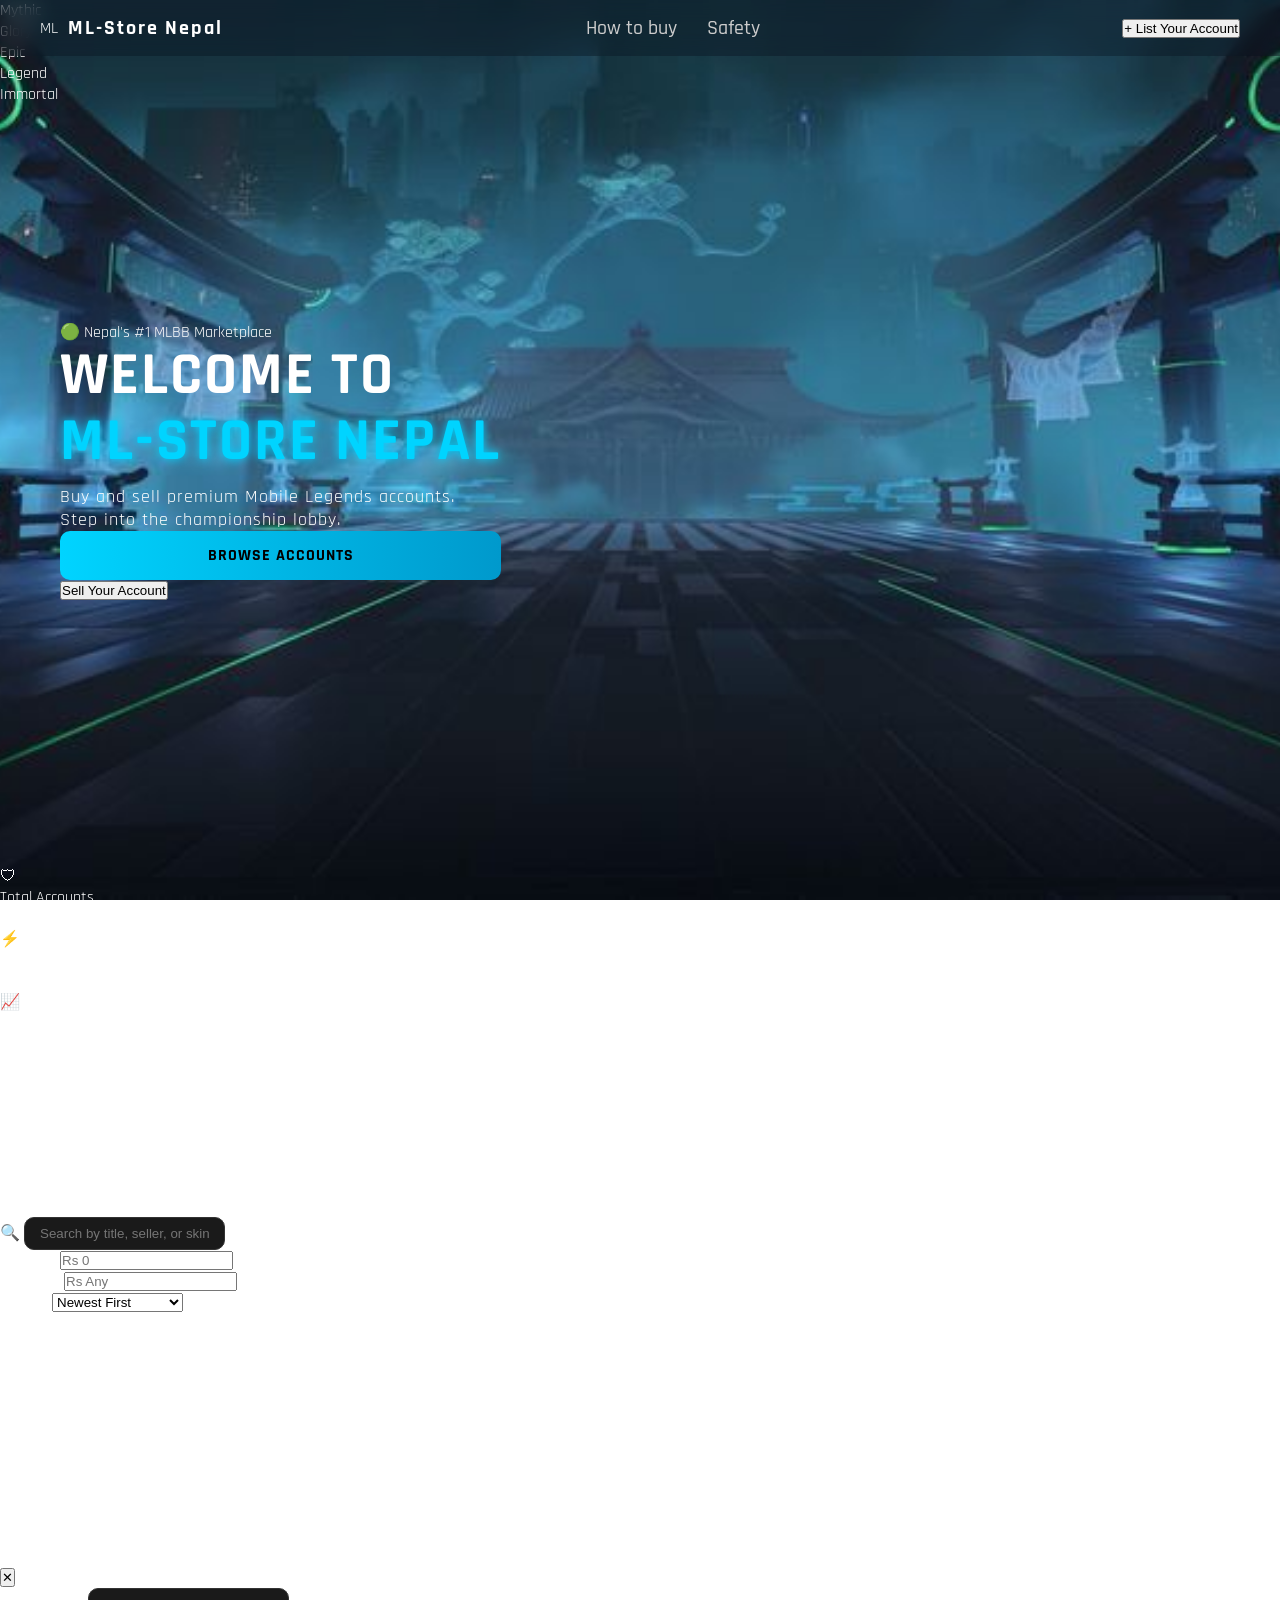
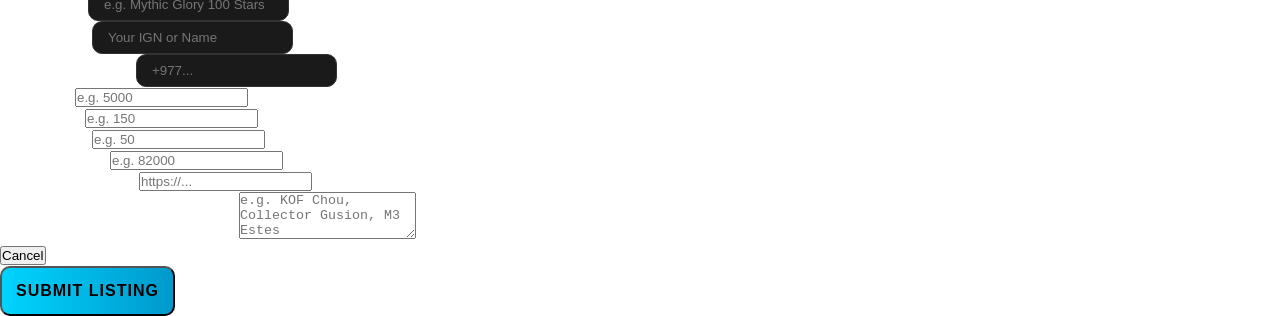
==== index.html @ b53382a9 "Refactor index.html structure and content" ====
<!DOCTYPE html>
<html lang="en">
<head>
  <meta charset="UTF-8">
  <meta name="viewport" content="width=device-width, initial-scale=1.0">
  <title>ML store nepal</title>
  <link rel="stylesheet" href="style.css">
  <link rel="preconnect" href="https://fonts.googleapis.com">
  <link rel="preconnect" href="https://fonts.gstatic.com" crossorigin>
  <link href="https://fonts.googleapis.com/css2?family=Rajdhani:wght@400;500;600;700&family=Gideon+Roman&family=Noto+Serif:ital,wght@0,100..900;1,100..900&display=swap" rel="stylesheet">
</head>
<body>

  <!-- FLOATING RANK BADGES -->
  <div class="floating-ranks">
    <div class="floating-badge badge-1">Mythic</div>
    <div class="floating-badge badge-2">Glory</div>
    <div class="floating-badge badge-3">Epic</div>
    <div class="floating-badge badge-4">Legend</div>
    <div class="floating-badge badge-5">Immortal</div>
  </div>

  <!-- NAV -->
  <nav id="nav">
    <div class="nav-logo">
      <div class="nav-logo-icon">ML</div>
      <p>ML-Store Nepal</p>
    </div>
    <div class="nav-links">
      <a href="#" class="how">How to buy</a>
      <a href="#" class="safety">Safety</a>
    </div>
    <button class="btn-outline-cyan" onclick="openModal()">+ List Your Account</button>
  </nav>

  <!-- HERO -->
  <section class="hero">
    <div class="hero-text">
      <div class="hero-badge">🟢 Nepal's #1 MLBB Marketplace</div>
      <h1>Welcome to <br><span>ML-Store Nepal</span></h1>
      <p>Buy and sell premium Mobile Legends accounts.<br>Step into the championship lobby.</p>
      <div class="hero-btns">
        <a href="#marketplace" class="buy-btn">Browse Accounts</a>
        <button class="btn-outline-cyan" onclick="openModal()">Sell Your Account</button>
      </div>
    </div>
  </section>

  <!-- STATS BAR -->
  <div class="stats-bar" id="statsBar">
    <div class="stat-item">
      <span class="stat-icon">🛡</span>
      <div>
        <p class="stat-label">Total Accounts</p>
        <p class="stat-value" id="totalListings">—</p>
      </div>
    </div>
    <div class="stat-item">
      <span class="stat-icon" style="color:#ffd700">⚡</span>
      <div>
        <p class="stat-label">Average Price</p>
        <p class="stat-value gold" id="avgPrice">—</p>
      </div>
    </div>
    <div class="stat-item">
      <span class="stat-icon" style="color:#00ff88">📈</span>
      <div>
        <p class="stat-label">Total Skins Listed</p>
        <p class="stat-value green" id="totalSkins">—</p>
      </div>
    </div>
  </div>

  <!-- MARKETPLACE -->
  <section class="game-id" id="marketplace">
    <h2 class="section-title">Marketplace Lobby</h2>
    <div class="section-divider"></div>

    <!-- FILTER BAR -->
    <div class="filter-bar">
      <div class="filter-group">
        <label>Search Accounts</label>
        <div class="search-wrap">
          <span class="search-icon">🔍</span>
          <input type="text" id="searchInput" placeholder="Search by title, seller, or skins..." oninput="filterListings()">
        </div>
      </div>
      <div class="filter-group">
        <label>Min Price</label>
        <input type="number" id="minPrice" placeholder="Rs 0" oninput="filterListings()">
      </div>
      <div class="filter-group">
        <label>Max Price</label>
        <input type="number" id="maxPrice" placeholder="Rs Any" oninput="filterListings()">
      </div>
      <div class="filter-group">
        <label>Sort By</label>
        <select id="sortBy" onchange="filterListings()">
          <option value="newest">Newest First</option>
          <option value="price_asc">Price: Low to High</option>
          <option value="price_desc">Price: High to Low</option>
          <option value="skins_desc">Most Skins</option>
          <option value="points_desc">Highest Points</option>
        </select>
      </div>
    </div>

    <!-- LISTINGS GRID -->
    <div class="id-forsale" id="listingsGrid">
      <div class="loading-msg">Loading Lobby...</div>
    </div>
  </section>

  <!-- FOOTER -->
  <footer class="footer">
    <div class="footer-logo">ML</div>
    <p>© 2025 ML-Store Nepal. All rights reserved.<br>Not affiliated with Moonton.</p>
  </footer>

  <!-- LIST ACCOUNT MODAL -->
  <div id="modal-overlay" class="modal-overlay" onclick="handleOverlayClick(event)">
    <div class="modal" id="modal">
      <div class="modal-header">
        <h2>List Your Account</h2>
        <button class="modal-close" onclick="closeModal()">✕</button>
      </div>
      <div class="modal-body">
        <form id="listingForm" onsubmit="submitListing(event)">
          <div class="form-grid">
            <div class="form-group">
              <label>Rank / Title *</label>
              <input type="text" name="title" placeholder="e.g. Mythic Glory 100 Stars" required>
            </div>
            <div class="form-group">
              <label>Seller Name *</label>
              <input type="text" name="sellerName" placeholder="Your IGN or Name" required>
            </div>
            <div class="form-group">
              <label>WhatsApp Number *</label>
              <input type="text" name="whatsapp" placeholder="+977..." required>
            </div>
            <div class="form-group">
              <label>Price (Rs) *</label>
              <input type="number" name="price" placeholder="e.g. 5000" min="0" required>
            </div>
            <div class="form-group">
              <label>Total Skins *</label>
              <input type="number" name="skinsCount" placeholder="e.g. 150" min="0" required>
            </div>
            <div class="form-group">
              <label>Current Stars</label>
              <input type="number" name="stars" placeholder="e.g. 50" min="0">
            </div>
            <div class="form-group">
              <label>Account Points *</label>
              <input type="number" name="points" placeholder="e.g. 82000" min="0" required>
            </div>
            <div class="form-group">
              <label>Image URL (optional)</label>
              <input type="url" name="imageUrl" placeholder="https://...">
            </div>
          </div>
          <div class="form-group full">
            <label>Highlight Skins * (comma separated)</label>
            <textarea name="highlightSkins" rows="3" placeholder="e.g. KOF Chou, Collector Gusion, M3 Estes" required></textarea>
          </div>
          <div class="modal-footer">
            <button type="button" class="btn-cancel" onclick="closeModal()">Cancel</button>
            <button type="submit" class="buy-btn" id="submitBtn">Submit Listing</button>
          </div>
        </form>
      </div>
    </div>
  </div>

  <script src="script.js"></script>
</body>
</html>
---- style.css ----
@import url('https://fonts.googleapis.com/css2?family=Rajdhani:wght@400;500;600;700&display=swap');


*{
	margin: 0;
	padding: 0;
	box-sizing: border-box;
}

body{
	background-image: url('download.jpg');
	background-repeat: no-repeat;
	background-size: cover;
	background-attachment: fixed;
	background-position: center;
	color: white;
	font-family: 'Rajdhani',"Gideon Roman",  sans-serif ;
}
.rajdhani {
	font-family: 'Rajdhani', sans-serif;
	letter-spacing: 2px;
	text-transform: uppercase;
	font-weight: 600;
}
.gideon-roman-regular {
	font-family: "Gideon Roman", serif;
	font-weight: 400;
	font-style: normal;
}



/*========== NAV BAR ===========*/

#nav {
	display: flex;
	justify-content: space-between;
	align-items: center;
	padding: 15px 40px;
	background: rgba(6, 12, 24, 0.3); /* Semi-transparent */
	backdrop-filter: blur(10px);
	position: sticky;
	top: 0;
	z-index: 100;
}

.items {
	display: flex;
	align-items: center;
	gap: 20px;
}

/* 3. The Search Bar */
input[type="text"] {
	background: #1a1a1a;
	border: 1px solid #333;
	color: white;
	padding: 8px 15px;
	border-radius: 10px;
	outline: none;
}

input[type="text"]:focus {
	border-color: #00d4ff; /* Cyan glow when clicking */
}


.nav-links {
	display: flex;
	gap: 30px;
}


.nav-links a {
	color: #ccc;
	text-decoration: none;
	font-weight: 500;
	font-size: 20px;	
	transition: all 0.3s ease;
}

.nav-links a:hover {
	text-shadow: 0 0 5px #00ffff, 0 0 10px #00ffff;
}

.nav-logo {
	display: flex;
	align-items: center;
	gap: 10px;
}

.nav-logo p {
	font-family: 'Rajdhani', sans-serif;
	font-weight: 700;
	font-size: 20px;
	letter-spacing: 2px;
	color: white;
}


/*=========HERO SECTION===========*/

/*========== HERO SECTION ===========*/
.hero {
	height: 90vh;
	display: flex;
	align-items: center;
	padding-left: 60px;
	position: relative;
}

.hero-text h1 {
	font-family: 'Rajdhani', sans-serif;
	font-size: 60px;
	font-weight: 700;
	letter-spacing: 2px;
	text-transform: uppercase;
	line-height: 1.1;
}

.hero-text h1 span {
	color: #00d4ff;  /* cyan highlight on ML-Store Nepal */
	text-shadow: 0 0 10px #00d4ff;
}

.hero-text p {
	font-size: 18px;
	color: #fff;
	margin-top: 10px;
	letter-spacing: 1px;
}

.btn {
	display: inline-block;
	margin-top: 25px;
	padding: 12px 30px;
	border: 2px solid #00d4ff;
	color: #00d4ff;
	font-family: 'Rajdhani', sans-serif;
	font-size: 18px;
	font-weight: 600;
	letter-spacing: 2px;
	text-transform: uppercase;
	text-decoration: none;
	transition: all 0.3s ease;
}

.btn:hover {
	background: #00d4ff;
	color: #000;
	box-shadow: 0 0 20px #00d4ff;
}

.floating-ranks {
	position: fixed;
	top: 0;
	left: 0;
	width: 100%;
	height: 100vh;
	overflow: hidden;
	pointer-events: none; /* lets clicks pass through to content */
	z-index: 0;
}
#nav, .hero, .game-id {
    position: relative;
    z-index: 1;
}
.float-badge {
	position: absolute;
	width: 100px;
	height: 100px;
	opacity: 1; /* subtle, not distracting */
	animation: floatUp var(--duration) ease-in-out infinite;
	filter: drop-shadow(0 0 25px rgba(255, 215, 0, 0.8)) 
	drop-shadow(0 0 50px rgba(0, 212, 255, 0.4));
	animation-delay: var(--delay);
	left: var(--left);
	
	bottom: -100px;
	background: radial-gradient(circle, rgba(0,212,255,0.2) 0%, transparent 70%);
	padding: 20px;
}

@keyframes floatUp {
	0% {
		transform: translateY(0) rotate(0deg) scale(0.8);
		opacity: 0;
	}
	10% {
		opacity: 0.15;
	}
	90% {
		opacity: 0.15;
	}
	100% {
		transform: translateY(-120vh) rotate(360deg) scale(1.2);
		opacity: 0;
	}
}

.hero-text {
	position: relative;
	z-index: 2; /* sits above floating badges */
}





/*================== ID'S =================*/

.id-forsale {
	display: grid;
	grid-template-columns: repeat(auto-fit, minmax(300px, 1fr));
	gap: 25px;
	padding: 40px 20px;
	max-width: 1200px;
	margin: 0 auto;
}

.account-card {
	background: linear-gradient(145deg, #0f1724 0%, #1a1a2e 100%);
	border-radius: 16px;
	overflow: hidden;
	border: 1px solid #2a2a4a;
	transition: all 0.3s ease;
	box-shadow: 0 4px 15px rgba(0, 0, 0, 0.3);
}

.account-card:hover {
	transform: translateY(-8px);
	border-color: #00d4ff;
	box-shadow: 0 8px 25px rgba(0, 212, 255, 0.15);
}

.account-card img {
	width: 100%;
	height: 220px;
	object-fit: cover;
	object-position: center top;
	border-bottom: 2px solid #2a2a4a;
}

.card-info {
	padding: 20px;
}

.card-info h3 {
	color: #ffd700;
	font-size: 20px;
	margin-bottom: 12px;
	font-family: 'Rajdhani', sans-serif;
	text-transform: uppercase;
	letter-spacing: 1px;
}

.stats {
	display: flex;
	flex-wrap: wrap;
	gap: 12px;
	margin-bottom: 12px;
}

.stats span {
	background: rgba(0, 212, 255, 0.1);
	color: #00d4ff;
	padding: 6px 12px;
	border-radius: 20px;
	font-size: 13px;
	border: 1px solid rgba(0, 212, 255, 0.2);
}

.highlight-skins {
	color: #ffd700;
	font-size: 13px;
	margin-bottom: 15px;
	font-style: italic;
}

.price {
	color: #00ff88;
	font-size: 28px;
	font-weight: bold;
	margin-bottom: 15px;
	font-family: 'Rajdhani', sans-serif;
}

.buy-btn {
	display: block;
	text-align: center;
	background: linear-gradient(90deg, #00d4ff 0%, #0099cc 100%);
	color: #000;
	padding: 14px;
	border-radius: 10px;
	text-decoration: none;
	font-weight: bold;
	font-size: 16px;
	text-transform: uppercase;
	letter-spacing: 1px;
	transition: all 0.3s ease;
}

.buy-btn:hover {
	background: linear-gradient(90deg, #ffd700 0%, #ffaa00 100%);
	color: #000;
	transform: scale(1.02);
}

.game-id {
	/* or your dark bg color */
	padding: 60px 0;
	position: relative;
	z-index: 2; /* sits above hero */
	clear: both;
}

.section-title {
	text-align: center;
	color: #fff;
	font-size: 32px;
	margin-bottom: 40px;
	font-family: 'Rajdhani', sans-serif;
	text-transform: uppercase;
	letter-spacing: 2px;
}

.seller-name {
	color: #aaa;
	font-size: 14px;
	margin-bottom: 10px;
	font-family: 'Rajdhani', sans-serif;
}

.seller-name span {
	color: #00d4ff;
	font-weight: 600;
}
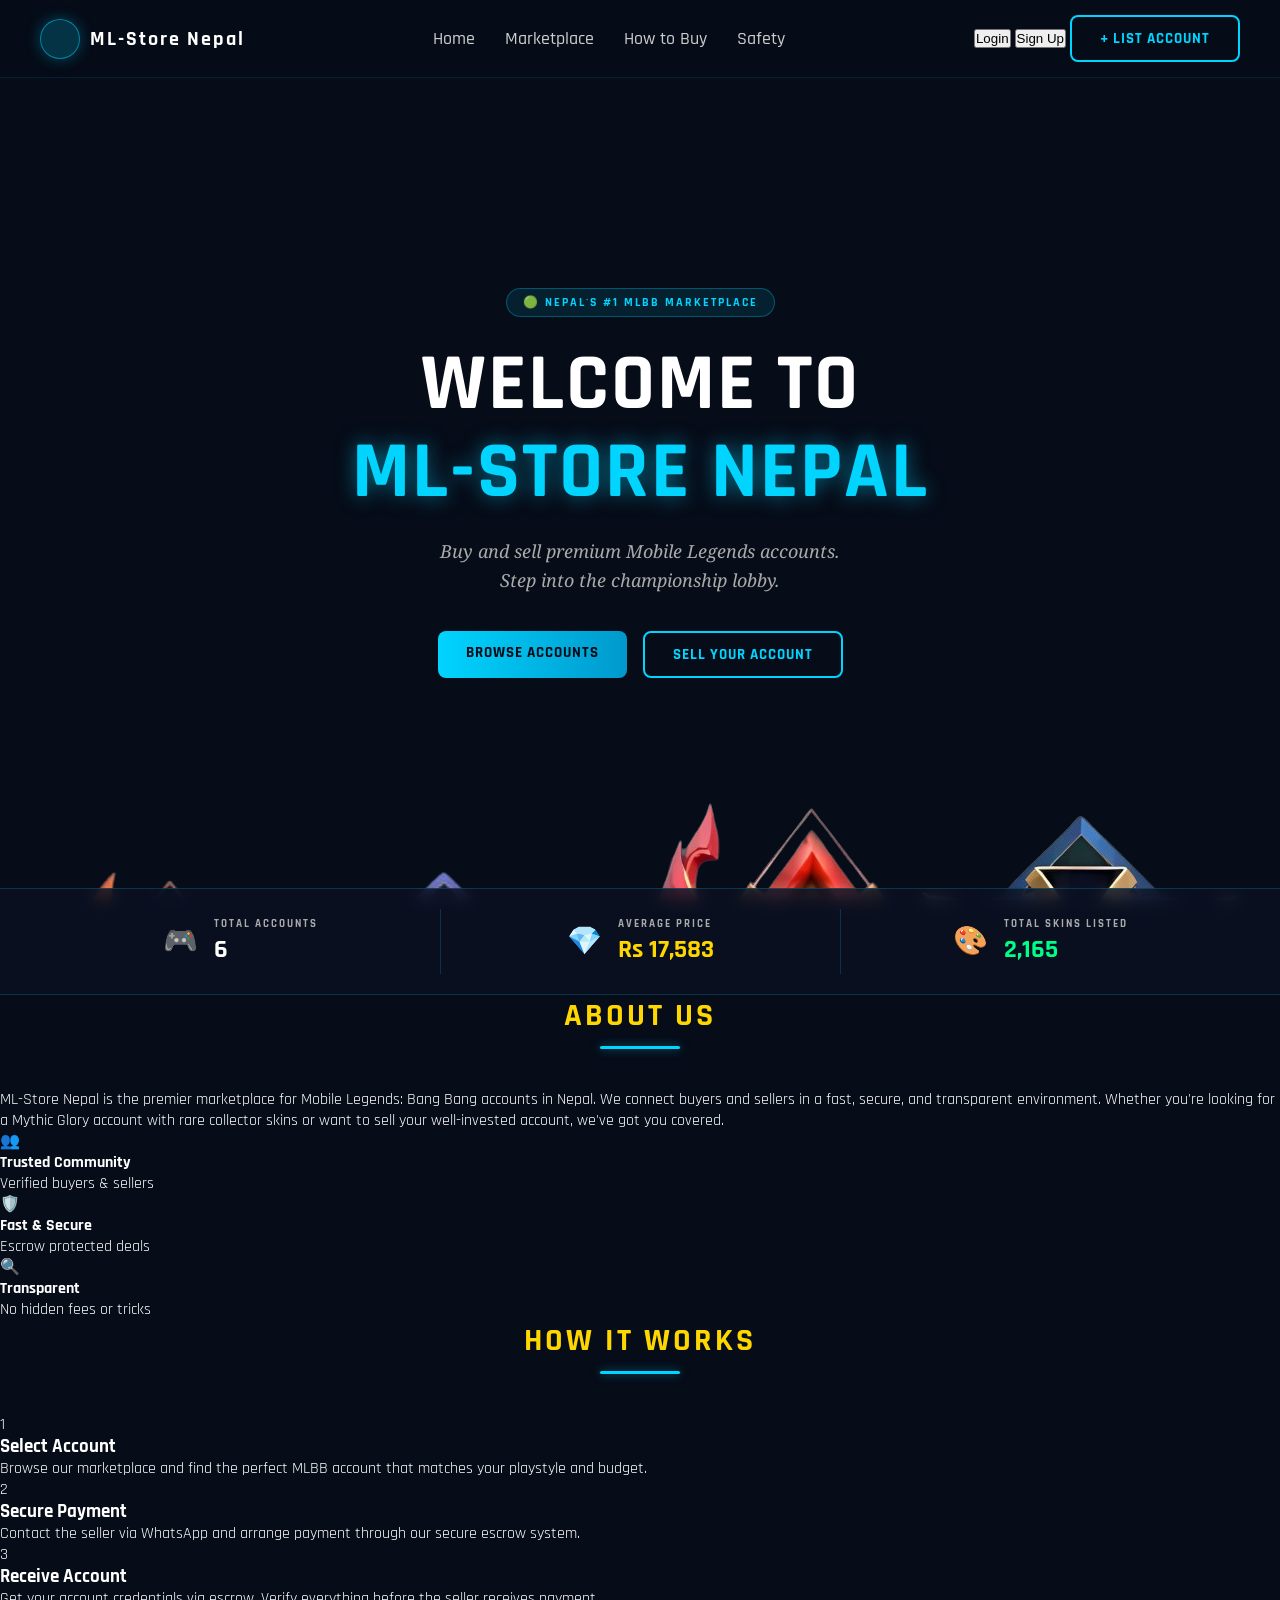
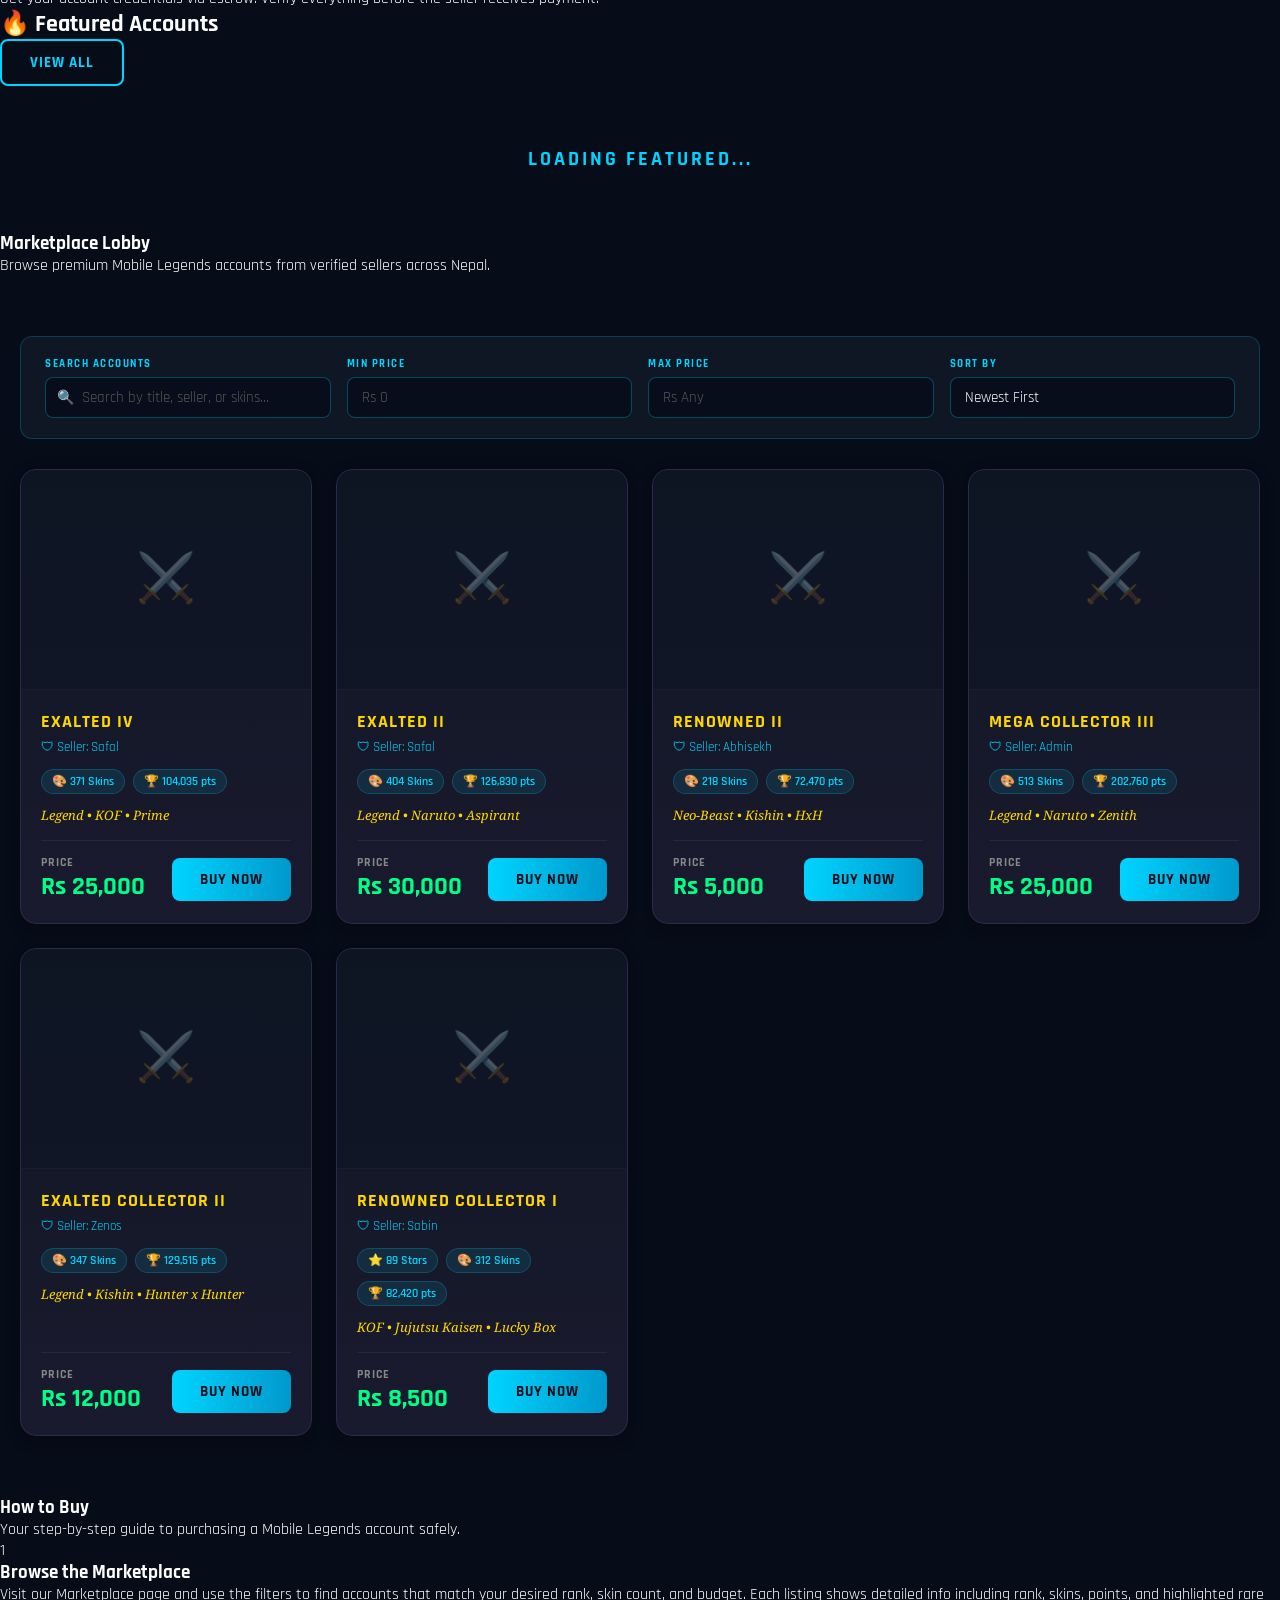
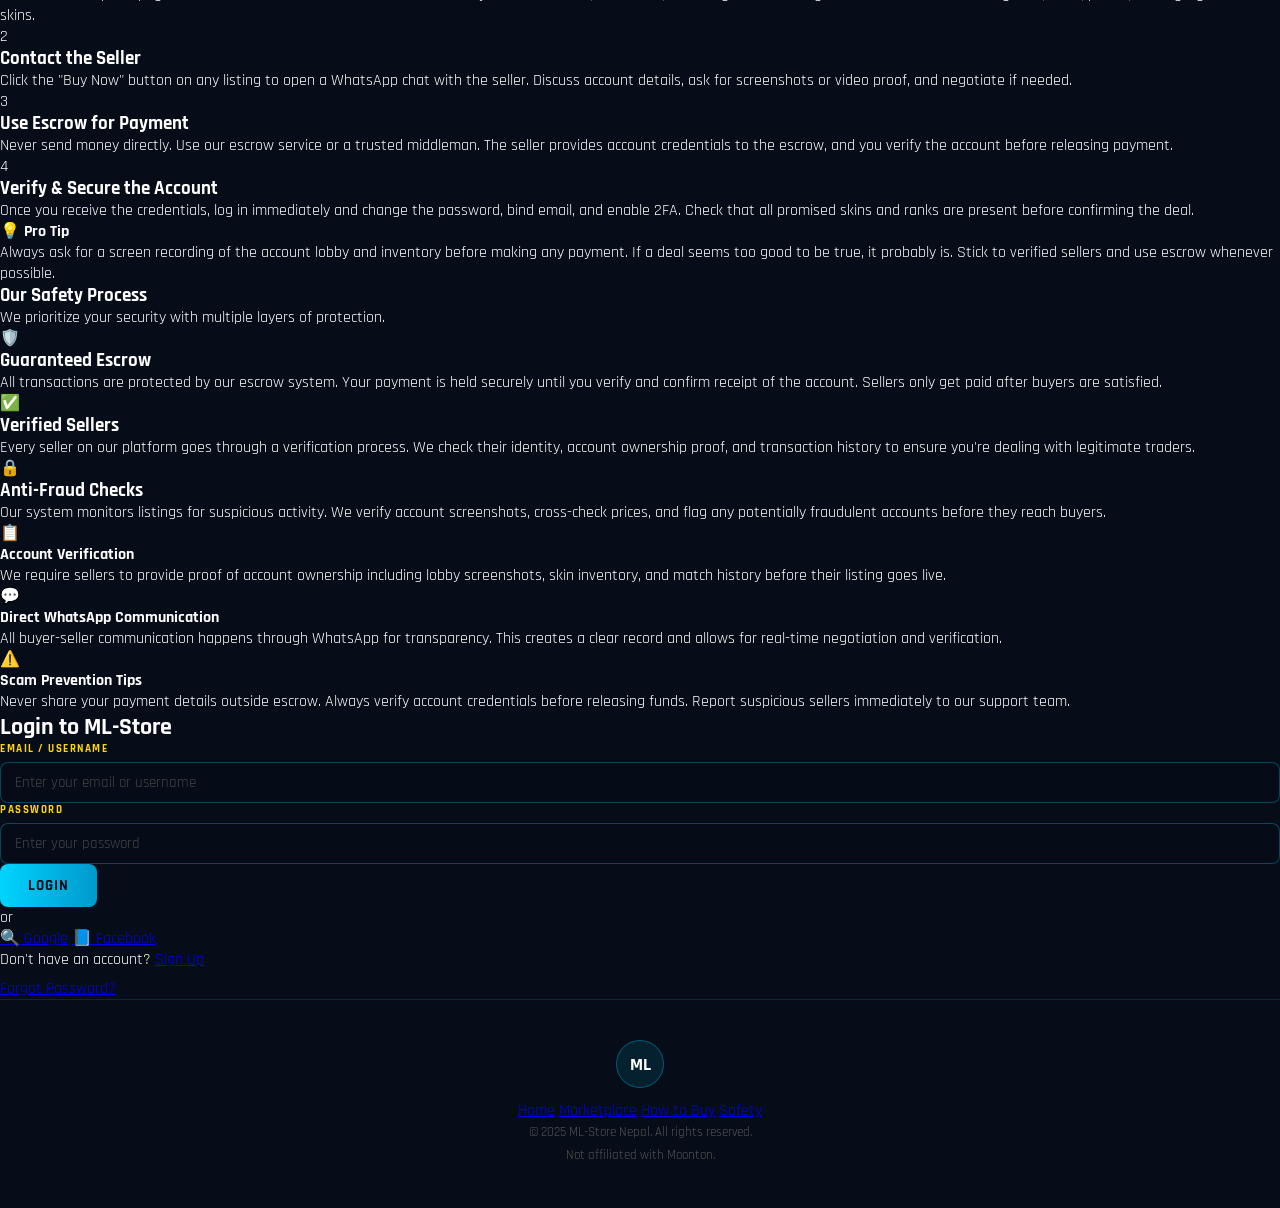
==== commit 78fbf9c7: "Revamp index.html for improved layout and features Updated the HTML structure and content for the ML" ====
--- a/index.html
+++ b/index.html
@@ -1,126 +1,338 @@
-
-
 <!DOCTYPE html>
 <html lang="en">
 <head>
   <meta charset="UTF-8">
   <meta name="viewport" content="width=device-width, initial-scale=1.0">
-  <title>ML store nepal</title>
+  <title>ML-Store Nepal</title>
   <link rel="stylesheet" href="style.css">
   <link rel="preconnect" href="https://fonts.googleapis.com">
   <link rel="preconnect" href="https://fonts.gstatic.com" crossorigin>
   <link href="https://fonts.googleapis.com/css2?family=Rajdhani:wght@400;500;600;700&family=Gideon+Roman&family=Noto+Serif:ital,wght@0,100..900;1,100..900&display=swap" rel="stylesheet">
+<base target="_blank">
 </head>
 <body>
 
   <!-- FLOATING RANK BADGES -->
   <div class="floating-ranks">
-    <div class="floating-badge badge-1">Mythic</div>
-    <div class="floating-badge badge-2">Glory</div>
-    <div class="floating-badge badge-3">Epic</div>
-    <div class="floating-badge badge-4">Legend</div>
-    <div class="floating-badge badge-5">Immortal</div>
+    <div class="floating-badge badge-1"><img src="megacollector-badge.png" alt="badge"></div>
+    <div class="floating-badge badge-2"><img src="renowed-badge.png" alt="badge"></div>
+    <div class="floating-badge badge-3"><img src="worldcollector-badge.png" alt="badge"></div>
+    <div class="floating-badge badge-4"><img src="expert-badge.png" alt="badge"></div>
+    <div class="floating-badge badge-5"><img src="exhalted-badge.png" alt="badge"></div>
   </div>
 
   <!-- NAV -->
   <nav id="nav">
-    <div class="nav-logo">
-      <div class="nav-logo-icon">ML</div>
+    <a href="#" class="nav-logo" onclick="showPage('home'); return false;" style="text-decoration:none">
+      <div class="nav-logo-icon"></div>
       <p>ML-Store Nepal</p>
-    </div>
+    </a>
     <div class="nav-links">
-      <a href="#" class="how">How to buy</a>
-      <a href="#" class="safety">Safety</a>
-    </div>
-    <button class="btn-outline-cyan" onclick="openModal()">+ List Your Account</button>
+      <a href="#" class="active" onclick="showPage('home'); return false;">Home</a>
+      <a href="#" onclick="showPage('marketplace'); return false;">Marketplace</a>
+      <a href="#" onclick="showPage('how-to-buy'); return false;">How to Buy</a>
+      <a href="#" onclick="showPage('safety'); return false;">Safety</a>
+    </div>
+    <div class="nav-actions" id="navAuth">
+      <!-- Auth buttons injected by JS -->
+      <button class="btn-login" onclick="showPage('login')">Login</button>
+      <button class="btn-signup" onclick="openSignupModal()">Sign Up</button>
+      <button class="btn-outline-cyan" onclick="openModal()">+ List Account</button>
+    </div>
   </nav>
 
-  <!-- HERO -->
-  <section class="hero">
-    <div class="hero-text">
-      <div class="hero-badge">🟢 Nepal's #1 MLBB Marketplace</div>
-      <h1>Welcome to <br><span>ML-Store Nepal</span></h1>
-      <p>Buy and sell premium Mobile Legends accounts.<br>Step into the championship lobby.</p>
-      <div class="hero-btns">
-        <a href="#marketplace" class="buy-btn">Browse Accounts</a>
-        <button class="btn-outline-cyan" onclick="openModal()">Sell Your Account</button>
-      </div>
-    </div>
+  <!-- ==================== HOME PAGE ==================== -->
+  <section class="page" id="page-home">
+    <!-- HERO -->
+    <section class="hero">
+      <div class="hero-text">
+        <div class="hero-badge">🟢 Nepal's #1 MLBB Marketplace</div>
+        <h1>Welcome to <br><span>ML-Store Nepal</span></h1>
+        <p>Buy and sell premium Mobile Legends accounts.<br>Step into the championship lobby.</p>
+        <div class="hero-btns">
+          <a href="#" class="buy-btn" onclick="showPage('marketplace'); return false;">Browse Accounts</a>
+          <button class="btn-outline-cyan" onclick="openModal()">Sell Your Account</button>
+        </div>
+      </div>
+    </section>
+
+    <!-- STATS BAR -->
+    <div class="stats-bar" id="statsBar">
+      <div class="stat-item">
+        <span class="stat-icon">🎮</span>
+        <div>
+          <p class="stat-label">Total Accounts</p>
+          <p class="stat-value" id="totalListings">—</p>
+        </div>
+      </div>
+      <div class="stat-item">
+        <span class="stat-icon" style="color:#ffd700">💎</span>
+        <div>
+          <p class="stat-label">Average Price</p>
+          <p class="stat-value gold" id="avgPrice">—</p>
+        </div>
+      </div>
+      <div class="stat-item">
+        <span class="stat-icon" style="color:#00ff88">🎨</span>
+        <div>
+          <p class="stat-label">Total Skins Listed</p>
+          <p class="stat-value green" id="totalSkins">—</p>
+        </div>
+      </div>
+    </div>
+
+    <!-- ABOUT US -->
+    <div class="content-backdrop">
+      <section class="about-section" id="about">
+        <h2 class="section-title">About Us</h2>
+        <div class="section-divider"></div>
+        <p>ML-Store Nepal is the premier marketplace for Mobile Legends: Bang Bang accounts in Nepal. We connect buyers and sellers in a fast, secure, and transparent environment. Whether you're looking for a Mythic Glory account with rare collector skins or want to sell your well-invested account, we've got you covered.</p>
+        <div class="trust-badges">
+          <div class="trust-badge">
+            <span class="icon">👥</span>
+            <h4>Trusted Community</h4>
+            <p>Verified buyers & sellers</p>
+          </div>
+          <div class="trust-badge">
+            <span class="icon">🛡️</span>
+            <h4>Fast & Secure</h4>
+            <p>Escrow protected deals</p>
+          </div>
+          <div class="trust-badge">
+            <span class="icon">🔍</span>
+            <h4>Transparent</h4>
+            <p>No hidden fees or tricks</p>
+          </div>
+        </div>
+      </section>
+    </div>
+
+    <!-- HOW IT WORKS -->
+    <section class="how-it-works">
+      <h2 class="section-title">How It Works</h2>
+      <div class="section-divider"></div>
+      <div class="steps-grid">
+        <div class="step-card">
+          <div class="step-number">1</div>
+          <h3>Select Account</h3>
+          <p>Browse our marketplace and find the perfect MLBB account that matches your playstyle and budget.</p>
+        </div>
+        <div class="step-card">
+          <div class="step-number">2</div>
+          <h3>Secure Payment</h3>
+          <p>Contact the seller via WhatsApp and arrange payment through our secure escrow system.</p>
+        </div>
+        <div class="step-card">
+          <div class="step-number">3</div>
+          <h3>Receive Account</h3>
+          <p>Get your account credentials via escrow. Verify everything before the seller receives payment.</p>
+        </div>
+      </div>
+    </section>
+
+    <!-- FEATURED ACCOUNTS -->
+    <section class="featured-section">
+      <div class="featured-header">
+        <h2>🔥 Featured Accounts</h2>
+        <a href="#" class="btn-outline-cyan" onclick="showPage('marketplace'); return false;">View All</a>
+      </div>
+      <div class="id-forsale" id="featuredGrid">
+        <div class="loading-msg">Loading featured...</div>
+      </div>
+    </section>
   </section>
 
-  <!-- STATS BAR -->
-  <div class="stats-bar" id="statsBar">
-    <div class="stat-item">
-      <span class="stat-icon">🛡</span>
-      <div>
-        <p class="stat-label">Total Accounts</p>
-        <p class="stat-value" id="totalListings">—</p>
-      </div>
-    </div>
-    <div class="stat-item">
-      <span class="stat-icon" style="color:#ffd700">⚡</span>
-      <div>
-        <p class="stat-label">Average Price</p>
-        <p class="stat-value gold" id="avgPrice">—</p>
-      </div>
-    </div>
-    <div class="stat-item">
-      <span class="stat-icon" style="color:#00ff88">📈</span>
-      <div>
-        <p class="stat-label">Total Skins Listed</p>
-        <p class="stat-value green" id="totalSkins">—</p>
-      </div>
-    </div>
-  </div>
-
-  <!-- MARKETPLACE -->
-  <section class="game-id" id="marketplace">
-    <h2 class="section-title">Marketplace Lobby</h2>
-    <div class="section-divider"></div>
-
-    <!-- FILTER BAR -->
-    <div class="filter-bar">
-      <div class="filter-group">
-        <label>Search Accounts</label>
-        <div class="search-wrap">
-          <span class="search-icon">🔍</span>
-          <input type="text" id="searchInput" placeholder="Search by title, seller, or skins..." oninput="filterListings()">
-        </div>
-      </div>
-      <div class="filter-group">
-        <label>Min Price</label>
-        <input type="number" id="minPrice" placeholder="Rs 0" oninput="filterListings()">
-      </div>
-      <div class="filter-group">
-        <label>Max Price</label>
-        <input type="number" id="maxPrice" placeholder="Rs Any" oninput="filterListings()">
-      </div>
-      <div class="filter-group">
-        <label>Sort By</label>
-        <select id="sortBy" onchange="filterListings()">
-          <option value="newest">Newest First</option>
-          <option value="price_asc">Price: Low to High</option>
-          <option value="price_desc">Price: High to Low</option>
-          <option value="skins_desc">Most Skins</option>
-          <option value="points_desc">Highest Points</option>
-        </select>
-      </div>
-    </div>
-
-    <!-- LISTINGS GRID -->
-    <div class="id-forsale" id="listingsGrid">
-      <div class="loading-msg">Loading Lobby...</div>
-    </div>
+  <!-- ==================== MARKETPLACE PAGE ==================== -->
+  <section class="page hidden" id="page-marketplace">
+    <section class="page-header">
+      <h1>Marketplace <span>Lobby</span></h1>
+      <p>Browse premium Mobile Legends accounts from verified sellers across Nepal.</p>
+    </section>
+
+    <section class="game-id" id="marketplace">
+      <div class="filter-bar">
+        <div class="filter-group">
+          <label>Search Accounts</label>
+          <div class="search-wrap">
+            <span class="search-icon">🔍</span>
+            <input type="text" id="searchInput" placeholder="Search by title, seller, or skins..." oninput="filterListings()">
+          </div>
+        </div>
+        <div class="filter-group">
+          <label>Min Price</label>
+          <input type="number" id="minPrice" placeholder="Rs 0" oninput="filterListings()">
+        </div>
+        <div class="filter-group">
+          <label>Max Price</label>
+          <input type="number" id="maxPrice" placeholder="Rs Any" oninput="filterListings()">
+        </div>
+        <div class="filter-group">
+          <label>Sort By</label>
+          <select id="sortBy" onchange="filterListings()">
+            <option value="newest">Newest First</option>
+            <option value="price_asc">Price: Low to High</option>
+            <option value="price_desc">Price: High to Low</option>
+            <option value="skins_desc">Most Skins</option>
+            <option value="points_desc">Highest Points</option>
+          </select>
+        </div>
+      </div>
+
+      <div class="id-forsale" id="listingsGrid">
+        <div class="loading-msg">Loading Lobby...</div>
+      </div>
+    </section>
+  </section>
+
+  <!-- ==================== HOW TO BUY PAGE ==================== -->
+  <section class="page hidden" id="page-how-to-buy">
+    <section class="page-header">
+      <h1>How to <span>Buy</span></h1>
+      <p>Your step-by-step guide to purchasing a Mobile Legends account safely.</p>
+    </section>
+
+    <div class="content-backdrop">
+      <section class="guide-section">
+        <div class="guide-step">
+          <div class="guide-step-num">1</div>
+          <div>
+            <h3>Browse the Marketplace</h3>
+            <p>Visit our Marketplace page and use the filters to find accounts that match your desired rank, skin count, and budget. Each listing shows detailed info including rank, skins, points, and highlighted rare skins.</p>
+          </div>
+        </div>
+
+        <div class="guide-step">
+          <div class="guide-step-num">2</div>
+          <div>
+            <h3>Contact the Seller</h3>
+            <p>Click the "Buy Now" button on any listing to open a WhatsApp chat with the seller. Discuss account details, ask for screenshots or video proof, and negotiate if needed.</p>
+          </div>
+        </div>
+
+        <div class="guide-step">
+          <div class="guide-step-num">3</div>
+          <div>
+            <h3>Use Escrow for Payment</h3>
+            <p>Never send money directly. Use our escrow service or a trusted middleman. The seller provides account credentials to the escrow, and you verify the account before releasing payment.</p>
+          </div>
+        </div>
+
+        <div class="guide-step">
+          <div class="guide-step-num">4</div>
+          <div>
+            <h3>Verify & Secure the Account</h3>
+            <p>Once you receive the credentials, log in immediately and change the password, bind email, and enable 2FA. Check that all promised skins and ranks are present before confirming the deal.</p>
+          </div>
+        </div>
+
+        <div class="guide-tip">
+          <h4>💡 Pro Tip</h4>
+          <p>Always ask for a screen recording of the account lobby and inventory before making any payment. If a deal seems too good to be true, it probably is. Stick to verified sellers and use escrow whenever possible.</p>
+        </div>
+      </section>
+    </div>
+  </section>
+
+  <!-- ==================== SAFETY PAGE ==================== -->
+  <section class="page hidden" id="page-safety">
+    <section class="page-header">
+      <h1>Our Safety <span>Process</span></h1>
+      <p>We prioritize your security with multiple layers of protection.</p>
+    </section>
+
+    <div class="content-backdrop">
+      <section class="safety-grid">
+        <div class="safety-card">
+          <span class="safety-icon">🛡️</span>
+          <h3>Guaranteed Escrow</h3>
+          <p>All transactions are protected by our escrow system. Your payment is held securely until you verify and confirm receipt of the account. Sellers only get paid after buyers are satisfied.</p>
+        </div>
+        <div class="safety-card">
+          <span class="safety-icon">✅</span>
+          <h3>Verified Sellers</h3>
+          <p>Every seller on our platform goes through a verification process. We check their identity, account ownership proof, and transaction history to ensure you're dealing with legitimate traders.</p>
+        </div>
+        <div class="safety-card">
+          <span class="safety-icon">🔒</span>
+          <h3>Anti-Fraud Checks</h3>
+          <p>Our system monitors listings for suspicious activity. We verify account screenshots, cross-check prices, and flag any potentially fraudulent accounts before they reach buyers.</p>
+        </div>
+      </section>
+    </div>
+
+    <div class="content-backdrop">
+      <section class="safety-features">
+        <div class="safety-feature-item">
+          <span class="sf-icon">📋</span>
+          <div>
+            <h4>Account Verification</h4>
+            <p>We require sellers to provide proof of account ownership including lobby screenshots, skin inventory, and match history before their listing goes live.</p>
+          </div>
+        </div>
+        <div class="safety-feature-item">
+          <span class="sf-icon">💬</span>
+          <div>
+            <h4>Direct WhatsApp Communication</h4>
+            <p>All buyer-seller communication happens through WhatsApp for transparency. This creates a clear record and allows for real-time negotiation and verification.</p>
+          </div>
+        </div>
+        <div class="safety-feature-item">
+          <span class="sf-icon">⚠️</span>
+          <div>
+            <h4>Scam Prevention Tips</h4>
+            <p>Never share your payment details outside escrow. Always verify account credentials before releasing funds. Report suspicious sellers immediately to our support team.</p>
+          </div>
+        </div>
+      </section>
+    </div>
+  </section>
+
+  <!-- ==================== LOGIN PAGE ==================== -->
+  <section class="page hidden" id="page-login">
+    <section class="login-section">
+      <div class="login-card">
+        <h2>Login to ML-Store</h2>
+        <form class="login-form" onsubmit="handleLogin(event)">
+          <div class="form-group">
+            <label>Email / Username</label>
+            <input type="text" name="email" placeholder="Enter your email or username" required>
+          </div>
+          <div class="form-group">
+            <label>Password</label>
+            <input type="password" name="password" placeholder="Enter your password" required>
+          </div>
+          <button type="submit" class="buy-btn">Login</button>
+        </form>
+
+        <div class="login-divider">or</div>
+
+        <div class="social-login">
+          <a href="#" class="social-btn">🔍 Google</a>
+          <a href="#" class="social-btn">📘 Facebook</a>
+        </div>
+
+        <div class="login-footer">
+          <p>Don't have an account? <a href="#" onclick="openSignupModal(); return false;">Sign Up</a></p>
+          <p style="margin-top:8px"><a href="#">Forgot Password?</a></p>
+        </div>
+      </div>
+    </section>
   </section>
 
   <!-- FOOTER -->
   <footer class="footer">
     <div class="footer-logo">ML</div>
+    <div class="footer-links">
+      <a href="#" onclick="showPage('home'); return false;">Home</a>
+      <a href="#" onclick="showPage('marketplace'); return false;">Marketplace</a>
+      <a href="#" onclick="showPage('how-to-buy'); return false;">How to Buy</a>
+      <a href="#" onclick="showPage('safety'); return false;">Safety</a>
+    </div>
     <p>© 2025 ML-Store Nepal. All rights reserved.<br>Not affiliated with Moonton.</p>
   </footer>
 
   <!-- LIST ACCOUNT MODAL -->
-  <div id="modal-overlay" class="modal-overlay" onclick="handleOverlayClick(event)">
+  <div id="modal-overlay" class="modal-overlay">
     <div class="modal" id="modal">
       <div class="modal-header">
         <h2>List Your Account</h2>
@@ -175,8 +387,53 @@
     </div>
   </div>
 
+  <!-- SIGNUP MODAL -->
+  <div id="signup-modal-overlay" class="modal-overlay">
+    <div class="modal" id="signup-modal">
+      <div class="modal-header">
+        <h2>Create Account</h2>
+        <button class="modal-close" onclick="closeSignupModal()">✕</button>
+      </div>
+      <div class="modal-body">
+        <form id="signupForm" onsubmit="handleSignup(event)">
+          <div class="form-grid">
+            <div class="form-group">
+              <label>Full Name *</label>
+              <input type="text" name="fullName" placeholder="Your name" required>
+            </div>
+            <div class="form-group">
+              <label>Email *</label>
+              <input type="email" name="email" placeholder="you@email.com" required>
+            </div>
+            <div class="form-group">
+              <label>Username *</label>
+              <input type="text" name="username" placeholder="Choose a username" required>
+            </div>
+            <div class="form-group">
+              <label>Phone</label>
+              <input type="text" name="phone" placeholder="+977...">
+            </div>
+            <div class="form-group">
+              <label>Password *</label>
+              <input type="password" name="password" placeholder="Min 6 characters" minlength="6" required>
+            </div>
+            <div class="form-group">
+              <label>Confirm Password *</label>
+              <input type="password" name="confirmPassword" placeholder="Repeat password" required>
+            </div>
+          </div>
+          <div class="modal-footer">
+            <button type="button" class="btn-cancel" onclick="closeSignupModal()">Cancel</button>
+            <button type="submit" class="buy-btn" id="signupBtn">Create Account</button>
+          </div>
+        </form>
+        <div class="login-footer" style="margin-top:16px;">
+          <p>Already have an account? <a href="#" onclick="closeSignupModal(); showPage('login'); return false;">Login</a></p>
+        </div>
+      </div>
+    </div>
+  </div>
+
   <script src="script.js"></script>
 </body>
 </html>
-
-
--- a/style.css
+++ b/style.css
@@ -1,337 +1,708 @@
-@import url('https://fonts.googleapis.com/css2?family=Rajdhani:wght@400;500;600;700&display=swap');
-
-
-*{
+
+@import url('https://fonts.googleapis.com/css2?family=Rajdhani:wght@400;500;600;700&family=Gideon+Roman&family=Noto+Serif:ital,wght@0,100..900;1,100..900&display=swap');
+
+* {
 	margin: 0;
 	padding: 0;
 	box-sizing: border-box;
 }
 
-body{
-	background-image: url('download.jpg');
+:root {
+	--cyan: #00d4ff;
+	--gold: #ffd700;
+	--green: #00ff88;
+	--dark-bg: #060c18;
+	--card-bg: #0f1724;
+	--card-bg2: #1a1a2e;
+	--border-dim: #2a2a4a;
+}
+
+body {
+	background-color: var(--dark-bg);
+	background-image:url('bg.jpg');
+	background-attachment: fixed;
 	background-repeat: no-repeat;
 	background-size: cover;
-	background-attachment: fixed;
+	
 	background-position: center;
 	color: white;
-	font-family: 'Rajdhani',"Gideon Roman",  sans-serif ;
-}
-.rajdhani {
-	font-family: 'Rajdhani', sans-serif;
-	letter-spacing: 2px;
-	text-transform: uppercase;
-	font-weight: 600;
-}
-.gideon-roman-regular {
-	font-family: "Gideon Roman", serif;
-	font-weight: 400;
-	font-style: normal;
-}
-
-
-
-/*========== NAV BAR ===========*/
-
+	font-family: 'Rajdhani', sans-serif;
+}
+
+/* ========== FLOATING BADGES ========== */
+.floating-ranks {
+	position: fixed;
+	inset: 0;
+	pointer-events: none;
+	z-index: 0;
+	overflow: hidden;
+}
+
+.floating-badge {
+	position: absolute;
+	bottom: -150px;
+	animation: floatUp linear infinite;
+	display: flex;
+	align-items: center;
+	justify-content: center;
+	border-radius: 50%;
+	font-family: 'Gideon Roman', serif;
+	font-weight: bold;
+	text-align: center;
+	color: white;
+	text-shadow: 0 2px 4px rgba(0,0,0,0.8);
+}
+
+.badge-1 { width:80px; height:80px; left:10%; animation-duration:15s; animation-delay:0s; background:radial-gradient(circle,rgba(255,215,0,0.4) 0%,transparent 70%); border:1px solid rgba(255,215,0,0.2); }
+.badge-2 { width:120px; height:120px; left:30%; animation-duration:25s; animation-delay:5s; background:radial-gradient(circle,rgba(0,212,255,0.4) 0%,transparent 70%); border:1px solid rgba(0,212,255,0.2); }
+.badge-3 { width:60px; height:60px; left:60%; animation-duration:18s; animation-delay:2s; background:radial-gradient(circle,rgba(255,0,136,0.4) 0%,transparent 70%); border:1px solid rgba(255,0,136,0.2); }
+.badge-4 { width:100px; height:100px; left:80%; animation-duration:22s; animation-delay:8s; background:radial-gradient(circle,rgba(0,255,136,0.4) 0%,transparent 70%); border:1px solid rgba(0,255,136,0.2); }
+.badge-5 { width:90px; height:90px; left:50%; animation-duration:20s; animation-delay:12s; background:radial-gradient(circle,rgba(162,0,255,0.4) 0%,transparent 70%); border:1px solid rgba(162,0,255,0.2); }
+
+@keyframes floatUp {
+	0%   { transform: translateY(0) scale(0.5) rotate(0deg); opacity:0; }
+	10%  { opacity: 0.5; }
+	90%  { opacity: 0.5; }
+	100% { transform: translateY(-120vh) scale(1) rotate(360deg); opacity:0; }
+}
+
+/* ========== NAV ========== */
 #nav {
 	display: flex;
 	justify-content: space-between;
 	align-items: center;
 	padding: 15px 40px;
-	background: rgba(6, 12, 24, 0.3); /* Semi-transparent */
-	backdrop-filter: blur(10px);
+	background: rgba(6,12,24,0.8);
+	backdrop-filter: blur(12px);
+	border-bottom: 1px solid rgba(0,212,255,0.1);
 	position: sticky;
 	top: 0;
 	z-index: 100;
 }
 
-.items {
-	display: flex;
-	align-items: center;
-	gap: 20px;
-}
-
-/* 3. The Search Bar */
-input[type="text"] {
-	background: #1a1a1a;
-	border: 1px solid #333;
+.nav-logo {
+	display: flex;
+	align-items: center;
+	gap: 10px;
+}
+
+.nav-logo-icon {
+	width: 40px; height: 40px;
+	border-radius: 50%;
+	background: rgba(0,212,255,0.2);
+	border: 1px solid rgba(0,212,255,0.5);
+	display: flex;
+	align-items: center;
+	justify-content: center;
+	font-weight: 700;
+	font-size: 18px;
+	box-shadow: 0 0 15px rgba(0,212,255,0.3);
+}
+
+.nav-logo p {
+	font-family: 'Rajdhani', sans-serif;
+	font-weight: 700;
+	font-size: 20px;
+	letter-spacing: 2px;
 	color: white;
-	padding: 8px 15px;
-	border-radius: 10px;
-	outline: none;
-}
-
-input[type="text"]:focus {
-	border-color: #00d4ff; /* Cyan glow when clicking */
-}
-
+}
 
 .nav-links {
 	display: flex;
 	gap: 30px;
 }
-
 
 .nav-links a {
 	color: #ccc;
 	text-decoration: none;
 	font-weight: 500;
-	font-size: 20px;	
+	font-size: 18px;
 	transition: all 0.3s ease;
 }
 
 .nav-links a:hover {
-	text-shadow: 0 0 5px #00ffff, 0 0 10px #00ffff;
-}
-
-.nav-logo {
-	display: flex;
-	align-items: center;
-	gap: 10px;
-}
-
-.nav-logo p {
-	font-family: 'Rajdhani', sans-serif;
-	font-weight: 700;
-	font-size: 20px;
-	letter-spacing: 2px;
-	color: white;
-}
-
-
-/*=========HERO SECTION===========*/
-
-/*========== HERO SECTION ===========*/
+	text-shadow: 0 0 5px var(--cyan), 0 0 10px var(--cyan);
+	color: var(--cyan);
+}
+
+/* ========== BUTTONS ========== */
+.buy-btn {
+	display: inline-block;
+	background: linear-gradient(90deg, #00d4ff, #0099cc);
+	color: #060c18;
+	padding: 12px 28px;
+	border-radius: 8px;
+	text-decoration: none;
+	font-weight: 700;
+	font-size: 15px;
+	text-transform: uppercase;
+	letter-spacing: 1px;
+	transition: all 0.3s ease;
+	border: none;
+	cursor: pointer;
+	font-family: 'Rajdhani', sans-serif;
+}
+
+.buy-btn:hover {
+	background: linear-gradient(90deg, #ffd700, #ffa500);
+	box-shadow: 0 0 15px rgba(255,215,0,0.4);
+}
+
+.btn-outline-cyan {
+	display: inline-block;
+	border: 2px solid var(--cyan);
+	color: var(--cyan);
+	background: transparent;
+	padding: 12px 28px;
+	border-radius: 8px;
+	font-family: 'Rajdhani', sans-serif;
+	font-size: 15px;
+	font-weight: 700;
+	letter-spacing: 1px;
+	text-transform: uppercase;
+	text-decoration: none;
+	transition: all 0.3s ease;
+	cursor: pointer;
+}
+
+.btn-outline-cyan:hover {
+	background: var(--cyan);
+	color: #060c18;
+	box-shadow: 0 0 20px rgba(0,212,255,0.4);
+}
+
+/* ========== HERO ========== */
 .hero {
 	height: 90vh;
 	display: flex;
 	align-items: center;
-	padding-left: 60px;
+	justify-content: center;
+	text-align: center;
 	position: relative;
+	z-index: 1;
+	padding: 20px;
+}
+
+.hero-badge {
+	display: inline-flex;
+	align-items: center;
+	gap: 8px;
+	padding: 6px 16px;
+	border-radius: 999px;
+	border: 1px solid rgba(0,212,255,0.3);
+	background: rgba(0,212,255,0.1);
+	font-size: 12px;
+	font-weight: 700;
+	color: var(--cyan);
+	letter-spacing: 2px;
+	text-transform: uppercase;
+	margin-bottom: 24px;
 }
 
 .hero-text h1 {
 	font-family: 'Rajdhani', sans-serif;
-	font-size: 60px;
+	font-size: clamp(40px, 8vw, 80px);
 	font-weight: 700;
 	letter-spacing: 2px;
 	text-transform: uppercase;
 	line-height: 1.1;
+	margin-bottom: 20px;
 }
 
 .hero-text h1 span {
-	color: #00d4ff;  /* cyan highlight on ML-Store Nepal */
-	text-shadow: 0 0 10px #00d4ff;
+	color: var(--cyan);
+	text-shadow: 0 0 20px rgba(0,212,255,0.5);
 }
 
 .hero-text p {
 	font-size: 18px;
-	color: #fff;
-	margin-top: 10px;
-	letter-spacing: 1px;
-}
-
-.btn {
-	display: inline-block;
-	margin-top: 25px;
-	padding: 12px 30px;
-	border: 2px solid #00d4ff;
-	color: #00d4ff;
-	font-family: 'Rajdhani', sans-serif;
-	font-size: 18px;
-	font-weight: 600;
+	color: #aaa;
+	font-family: 'Noto Serif', serif;
+	font-style: italic;
+	margin-bottom: 36px;
+	line-height: 1.6;
+}
+
+.hero-btns {
+	display: flex;
+	gap: 16px;
+	justify-content: center;
+	flex-wrap: wrap;
+}
+
+/* ========== STATS BAR ========== */
+.stats-bar {
+	display: grid;
+	grid-template-columns: repeat(3, 1fr);
+	gap: 0;
+	background: rgba(10,17,34,0.8);
+	backdrop-filter: blur(8px);
+	border-top: 1px solid rgba(0,212,255,0.2);
+	border-bottom: 1px solid rgba(0,212,255,0.2);
+	padding: 20px 40px;
+	position: relative;
+	z-index: 2;
+}
+
+.stat-item {
+	display: flex;
+	align-items: center;
+	gap: 16px;
+	justify-content: center;
+	padding: 8px 20px;
+}
+
+.stat-item + .stat-item {
+	border-left: 1px solid rgba(0,212,255,0.2);
+}
+
+.stat-icon {
+	font-size: 28px;
+}
+
+.stat-label {
+	font-size: 11px;
+	text-transform: uppercase;
 	letter-spacing: 2px;
-	text-transform: uppercase;
-	text-decoration: none;
+	color: #aaa;
+	font-weight: 700;
+	margin-bottom: 2px;
+}
+
+.stat-value {
+	font-size: 26px;
+	font-weight: 700;
+	font-family: 'Rajdhani', sans-serif;
+	color: white;
+}
+
+.stat-value.gold { color: var(--gold); }
+.stat-value.green { color: var(--green); }
+
+/* ========== MARKETPLACE SECTION ========== */
+.game-id {
+	padding: 60px 20px;
+	position: relative;
+	z-index: 2;
+	max-width: 1300px;
+	margin: 0 auto;
+}
+
+.section-title {
+	text-align: center;
+	color: var(--gold);
+	font-size: 32px;
+	font-family: 'Rajdhani', sans-serif;
+	text-transform: uppercase;
+	letter-spacing: 3px;
+	margin-bottom: 10px;
+}
+
+.section-divider {
+	width: 80px;
+	height: 3px;
+	background: var(--cyan);
+	margin: 0 auto 40px;
+	border-radius: 99px;
+	box-shadow: 0 0 10px rgba(0,212,255,0.5);
+}
+
+/* ========== FILTER BAR ========== */
+.filter-bar {
+	background: var(--card-bg);
+	border: 1px solid rgba(0,212,255,0.2);
+	border-radius: 12px;
+	padding: 20px 24px;
+	margin-bottom: 30px;
+	display: flex;
+	flex-wrap: wrap;
+	gap: 16px;
+	align-items: flex-end;
+}
+
+.filter-group {
+	display: flex;
+	flex-direction: column;
+	gap: 6px;
+	flex: 1;
+	min-width: 180px;
+}
+
+.filter-group label {
+	font-size: 11px;
+	font-weight: 700;
+	text-transform: uppercase;
+	letter-spacing: 1.5px;
+	color: var(--cyan);
+}
+
+.filter-group input,
+.filter-group select {
+	background: rgba(6,12,24,0.8);
+	border: 1px solid rgba(0,212,255,0.3);
+	color: white;
+	padding: 10px 14px;
+	border-radius: 8px;
+	font-family: 'Rajdhani', sans-serif;
+	font-size: 15px;
+	outline: none;
 	transition: all 0.3s ease;
-}
-
-.btn:hover {
-	background: #00d4ff;
-	color: #000;
-	box-shadow: 0 0 20px #00d4ff;
-}
-
-.floating-ranks {
-	position: fixed;
-	top: 0;
-	left: 0;
+	appearance: none;
+}
+
+.filter-group input:focus,
+.filter-group select:focus {
+	border-color: var(--cyan);
+	box-shadow: 0 0 10px rgba(0,212,255,0.2);
+}
+
+.filter-group input::placeholder {
+	color: #555;
+}
+
+.search-wrap {
+	position: relative;
+}
+
+.search-icon {
+	position: absolute;
+	left: 12px;
+	top: 50%;
+	transform: translateY(-50%);
+	font-size: 14px;
+}
+
+.search-wrap input {
 	width: 100%;
-	height: 100vh;
-	overflow: hidden;
-	pointer-events: none; /* lets clicks pass through to content */
-	z-index: 0;
-}
-#nav, .hero, .game-id {
-    position: relative;
-    z-index: 1;
-}
-.float-badge {
-	position: absolute;
-	width: 100px;
-	height: 100px;
-	opacity: 1; /* subtle, not distracting */
-	animation: floatUp var(--duration) ease-in-out infinite;
-	filter: drop-shadow(0 0 25px rgba(255, 215, 0, 0.8)) 
-	drop-shadow(0 0 50px rgba(0, 212, 255, 0.4));
-	animation-delay: var(--delay);
-	left: var(--left);
-	
-	bottom: -100px;
-	background: radial-gradient(circle, rgba(0,212,255,0.2) 0%, transparent 70%);
-	padding: 20px;
-}
-
-@keyframes floatUp {
-	0% {
-		transform: translateY(0) rotate(0deg) scale(0.8);
-		opacity: 0;
-	}
-	10% {
-		opacity: 0.15;
-	}
-	90% {
-		opacity: 0.15;
-	}
-	100% {
-		transform: translateY(-120vh) rotate(360deg) scale(1.2);
-		opacity: 0;
-	}
-}
-
-.hero-text {
-	position: relative;
-	z-index: 2; /* sits above floating badges */
-}
-
-
-
-
-
-/*================== ID'S =================*/
-
+	padding-left: 36px;
+}
+
+/* ========== ACCOUNT CARDS ========== */
 .id-forsale {
 	display: grid;
-	grid-template-columns: repeat(auto-fit, minmax(300px, 1fr));
-	gap: 25px;
-	padding: 40px 20px;
-	max-width: 1200px;
-	margin: 0 auto;
+	grid-template-columns: repeat(auto-fill, minmax(280px, 1fr));
+	gap: 24px;
 }
 
 .account-card {
-	background: linear-gradient(145deg, #0f1724 0%, #1a1a2e 100%);
+	background: linear-gradient(180deg, var(--card-bg) 0%, var(--card-bg2) 100%);
 	border-radius: 16px;
 	overflow: hidden;
-	border: 1px solid #2a2a4a;
+	border: 1px solid var(--border-dim);
 	transition: all 0.3s ease;
-	box-shadow: 0 4px 15px rgba(0, 0, 0, 0.3);
+	box-shadow: 0 4px 15px rgba(0,0,0,0.3);
+	display: flex;
+	flex-direction: column;
 }
 
 .account-card:hover {
 	transform: translateY(-8px);
-	border-color: #00d4ff;
-	box-shadow: 0 8px 25px rgba(0, 212, 255, 0.15);
-}
-
-.account-card img {
+	border-color: var(--cyan);
+	box-shadow: 0 8px 30px rgba(0,212,255,0.2), inset 0 0 10px rgba(0,212,255,0.05);
+}
+
+.account-card .card-image {
 	width: 100%;
 	height: 220px;
 	object-fit: cover;
 	object-position: center top;
-	border-bottom: 2px solid #2a2a4a;
+	border-bottom: 1px solid var(--border-dim);
+	display: block;
+}
+
+.card-image-placeholder {
+	width: 100%;
+	height: 220px;
+	background: #0a1122;
+	display: flex;
+	align-items: center;
+	justify-content: center;
+	border-bottom: 1px solid var(--border-dim);
+	font-size: 48px;
+	opacity: 0.3;
 }
 
 .card-info {
 	padding: 20px;
+	flex: 1;
+	display: flex;
+	flex-direction: column;
 }
 
 .card-info h3 {
-	color: #ffd700;
+	color: var(--gold);
+	font-size: 18px;
+	margin-bottom: 6px;
+	font-family: 'Rajdhani', sans-serif;
+	text-transform: uppercase;
+	letter-spacing: 1px;
+}
+
+.seller-name {
+	color: var(--cyan);
+	font-size: 13px;
+	margin-bottom: 14px;
+	font-family: 'Rajdhani', sans-serif;
+}
+
+.stats {
+	display: flex;
+	flex-wrap: wrap;
+	gap: 8px;
+	margin-bottom: 12px;
+}
+
+.stats span {
+	background: rgba(0,212,255,0.1);
+	color: var(--cyan);
+	padding: 4px 10px;
+	border-radius: 20px;
+	font-size: 12px;
+	border: 1px solid rgba(0,212,255,0.2);
+	font-weight: 600;
+}
+
+.highlight-skins {
+	color: var(--gold);
+	font-size: 13px;
+	margin-bottom: 16px;
+	font-style: italic;
+	font-family: 'Noto Serif', serif;
+	flex: 1;
+}
+
+.card-footer {
+	display: flex;
+	align-items: center;
+	justify-content: space-between;
+	padding-top: 14px;
+	border-top: 1px solid rgba(255,255,255,0.06);
+	margin-top: auto;
+}
+
+.price {
+	color: var(--green);
+	font-size: 26px;
+	font-weight: 700;
+	font-family: 'Rajdhani', sans-serif;
+}
+
+.price small {
+	font-size: 12px;
+	color: #888;
+	display: block;
+	text-transform: uppercase;
+	letter-spacing: 1px;
+}
+
+/* ========== EMPTY / LOADING STATES ========== */
+.loading-msg {
+	grid-column: 1 / -1;
+	text-align: center;
+	padding: 60px 20px;
+	color: var(--cyan);
 	font-size: 20px;
-	margin-bottom: 12px;
-	font-family: 'Rajdhani', sans-serif;
+	font-weight: 700;
+	text-transform: uppercase;
+	letter-spacing: 3px;
+}
+
+.empty-state {
+	grid-column: 1 / -1;
+	text-align: center;
+	padding: 80px 20px;
+	background: rgba(10,17,34,0.6);
+	border: 1px dashed rgba(0,212,255,0.3);
+	border-radius: 16px;
+}
+
+.empty-state h3 {
+	font-size: 24px;
+	text-transform: uppercase;
+	letter-spacing: 2px;
+	margin-bottom: 8px;
+}
+
+.empty-state p { color: #666; margin-bottom: 20px; }
+
+/* ========== MODAL ========== */
+.modal-overlay {
+	display: none;
+	position: fixed;
+	inset: 0;
+	z-index: 200;
+	background: rgba(0,0,0,0.8);
+	backdrop-filter: blur(6px);
+	align-items: center;
+	justify-content: center;
+	padding: 20px;
+}
+
+.modal-overlay.active {
+	display: flex;
+}
+
+.modal {
+	background: #0a1122;
+	border: 1px solid rgba(0,212,255,0.3);
+	border-radius: 16px;
+	width: 100%;
+	max-width: 680px;
+	max-height: 90vh;
+	display: flex;
+	flex-direction: column;
+	box-shadow: 0 0 40px rgba(0,212,255,0.15);
+	overflow: hidden;
+}
+
+.modal-header {
+	display: flex;
+	justify-content: space-between;
+	align-items: center;
+	padding: 20px 24px;
+	border-bottom: 1px solid rgba(255,255,255,0.08);
+	background: var(--card-bg);
+}
+
+.modal-header h2 {
+	color: var(--gold);
+	font-family: 'Rajdhani', sans-serif;
+	text-transform: uppercase;
+	letter-spacing: 2px;
+	font-size: 22px;
+}
+
+.modal-close {
+	background: none;
+	border: none;
+	color: #888;
+	font-size: 20px;
+	cursor: pointer;
+	transition: color 0.2s;
+	line-height: 1;
+}
+
+.modal-close:hover { color: white; }
+
+.modal-body {
+	overflow-y: auto;
+	padding: 24px;
+	flex: 1;
+}
+
+.form-grid {
+	display: grid;
+	grid-template-columns: 1fr 1fr;
+	gap: 16px;
+	margin-bottom: 16px;
+}
+
+.form-group {
+	display: flex;
+	flex-direction: column;
+	gap: 6px;
+}
+
+.form-group.full {
+	grid-column: 1 / -1;
+}
+
+.form-group label {
+	font-size: 11px;
+	font-weight: 700;
+	text-transform: uppercase;
+	letter-spacing: 1.5px;
+	color: var(--gold);
+}
+
+.form-group input,
+.form-group select,
+.form-group textarea {
+	background: rgba(6,12,24,0.8);
+	border: 1px solid rgba(0,212,255,0.3);
+	color: white;
+	padding: 10px 14px;
+	border-radius: 8px;
+	font-family: 'Rajdhani', sans-serif;
+	font-size: 15px;
+	outline: none;
+	transition: border-color 0.3s, box-shadow 0.3s;
+	resize: none;
+}
+
+.form-group input:focus,
+.form-group textarea:focus {
+	border-color: var(--cyan);
+	box-shadow: 0 0 10px rgba(0,212,255,0.2);
+}
+
+.form-group input::placeholder,
+.form-group textarea::placeholder {
+	color: #444;
+}
+
+.modal-footer {
+	display: flex;
+	justify-content: flex-end;
+	gap: 12px;
+	margin-top: 20px;
+}
+
+.btn-cancel {
+	background: none;
+	border: 1px solid #444;
+	color: #888;
+	padding: 10px 22px;
+	border-radius: 8px;
+	font-family: 'Rajdhani', sans-serif;
+	font-size: 14px;
+	font-weight: 700;
 	text-transform: uppercase;
 	letter-spacing: 1px;
-}
-
-.stats {
-	display: flex;
-	flex-wrap: wrap;
-	gap: 12px;
-	margin-bottom: 12px;
-}
-
-.stats span {
-	background: rgba(0, 212, 255, 0.1);
-	color: #00d4ff;
-	padding: 6px 12px;
-	border-radius: 20px;
+	cursor: pointer;
+	transition: all 0.2s;
+}
+
+.btn-cancel:hover {
+	background: rgba(255,255,255,0.05);
+	color: white;
+}
+
+/* ========== FOOTER ========== */
+.footer {
+	background: var(--dark-bg);
+	border-top: 1px solid rgba(0,212,255,0.15);
+	padding: 40px 20px;
+	text-align: center;
+	position: relative;
+	z-index: 2;
+}
+
+.footer-logo {
+	width: 48px; height: 48px;
+	border-radius: 50%;
+	background: rgba(0,212,255,0.1);
+	border: 1px solid rgba(0,212,255,0.3);
+	display: flex;
+	align-items: center;
+	justify-content: center;
+	font-weight: 700;
+	font-size: 18px;
+	margin: 0 auto 12px;
+}
+
+.footer p {
+	color: #555;
 	font-size: 13px;
-	border: 1px solid rgba(0, 212, 255, 0.2);
-}
-
-.highlight-skins {
-	color: #ffd700;
-	font-size: 13px;
-	margin-bottom: 15px;
-	font-style: italic;
-}
-
-.price {
-	color: #00ff88;
-	font-size: 28px;
-	font-weight: bold;
-	margin-bottom: 15px;
-	font-family: 'Rajdhani', sans-serif;
-}
-
-.buy-btn {
-	display: block;
-	text-align: center;
-	background: linear-gradient(90deg, #00d4ff 0%, #0099cc 100%);
-	color: #000;
-	padding: 14px;
-	border-radius: 10px;
-	text-decoration: none;
-	font-weight: bold;
-	font-size: 16px;
-	text-transform: uppercase;
-	letter-spacing: 1px;
-	transition: all 0.3s ease;
-}
-
-.buy-btn:hover {
-	background: linear-gradient(90deg, #ffd700 0%, #ffaa00 100%);
-	color: #000;
-	transform: scale(1.02);
-}
-
-.game-id {
-	/* or your dark bg color */
-	padding: 60px 0;
-	position: relative;
-	z-index: 2; /* sits above hero */
-	clear: both;
-}
-
-.section-title {
-	text-align: center;
-	color: #fff;
-	font-size: 32px;
-	margin-bottom: 40px;
-	font-family: 'Rajdhani', sans-serif;
-	text-transform: uppercase;
-	letter-spacing: 2px;
-}
-
-.seller-name {
-	color: #aaa;
-	font-size: 14px;
-	margin-bottom: 10px;
-	font-family: 'Rajdhani', sans-serif;
-}
-
-.seller-name span {
-	color: #00d4ff;
-	font-weight: 600;
-}
+	line-height: 1.8;
+}
+
+/* ========== RESPONSIVE ========== */
+@media (max-width: 768px) {
+	#nav { padding: 12px 20px; }
+	.nav-links { display: none; }
+	.stats-bar { grid-template-columns: 1fr; }
+	.stat-item + .stat-item { border-left: none; border-top: 1px solid rgba(0,212,255,0.2); }
+	.form-grid { grid-template-columns: 1fr; }
+	.filter-bar { flex-direction: column; }
+}
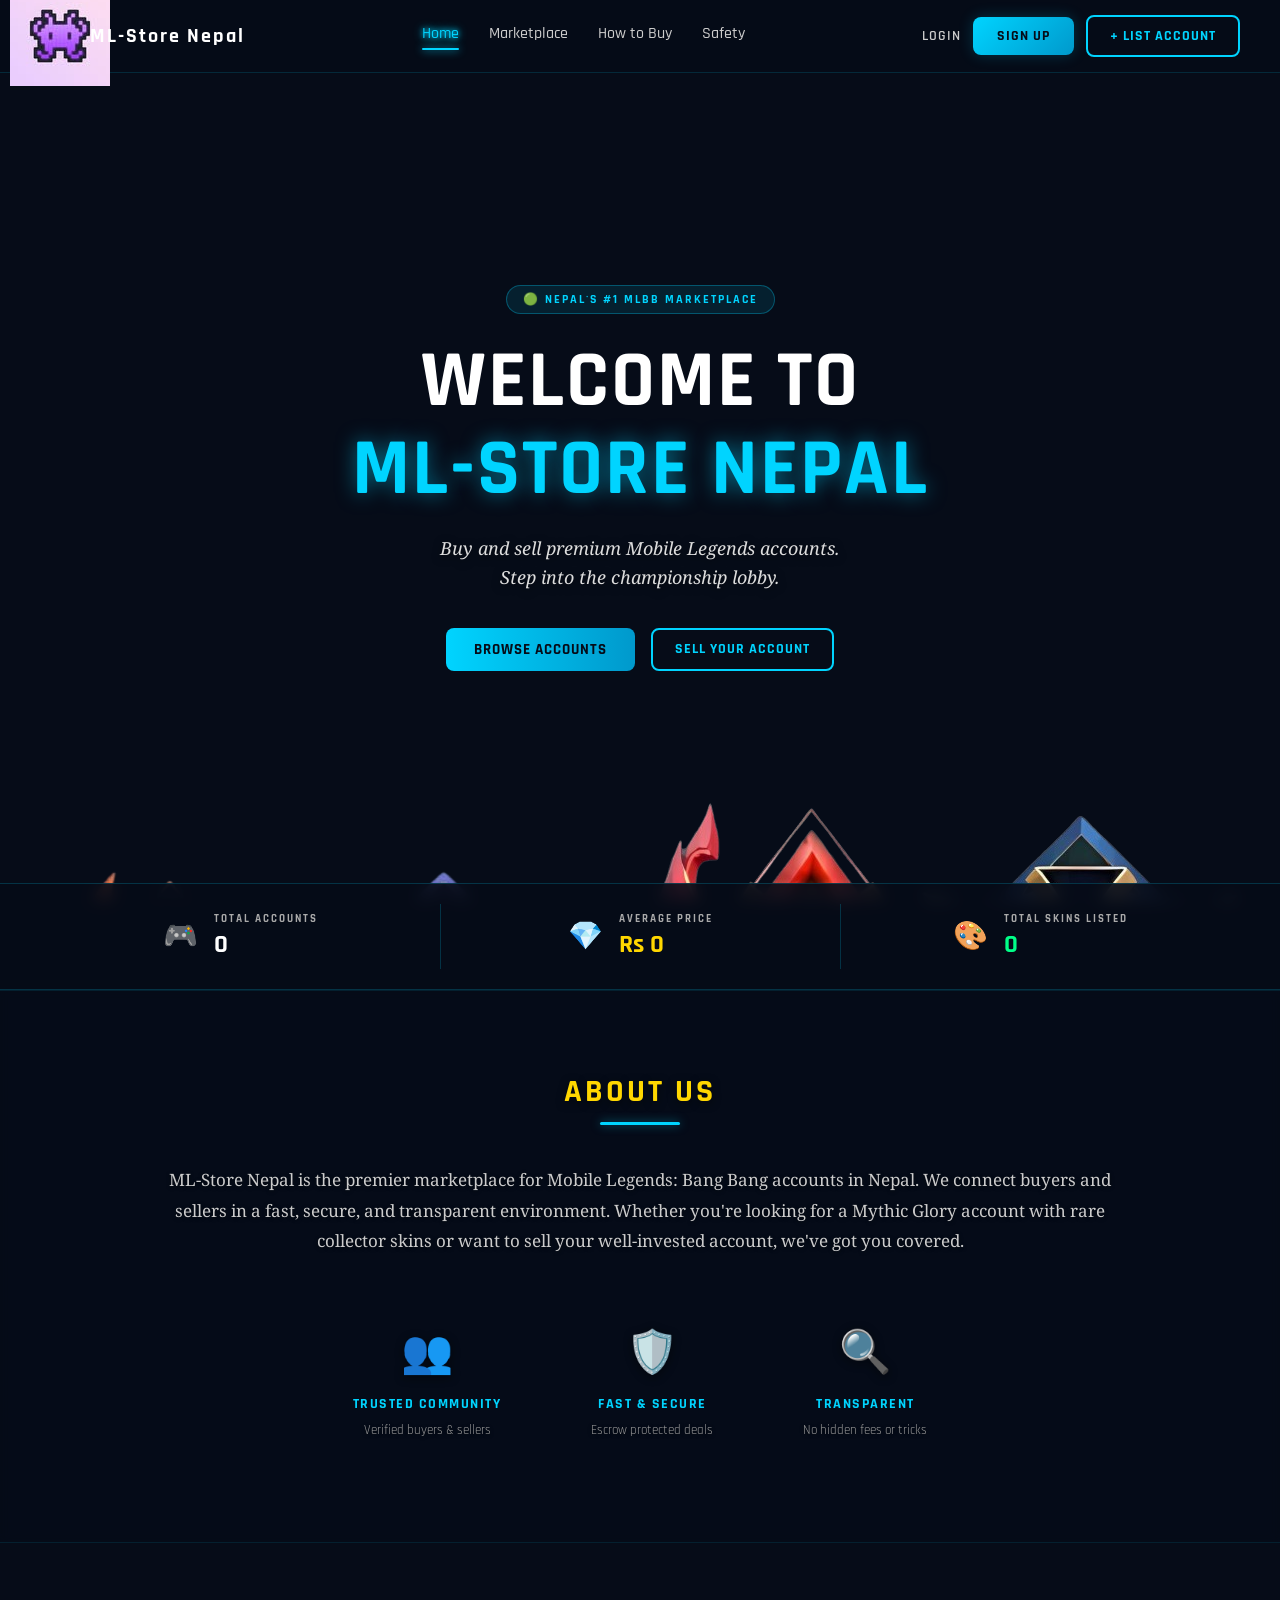
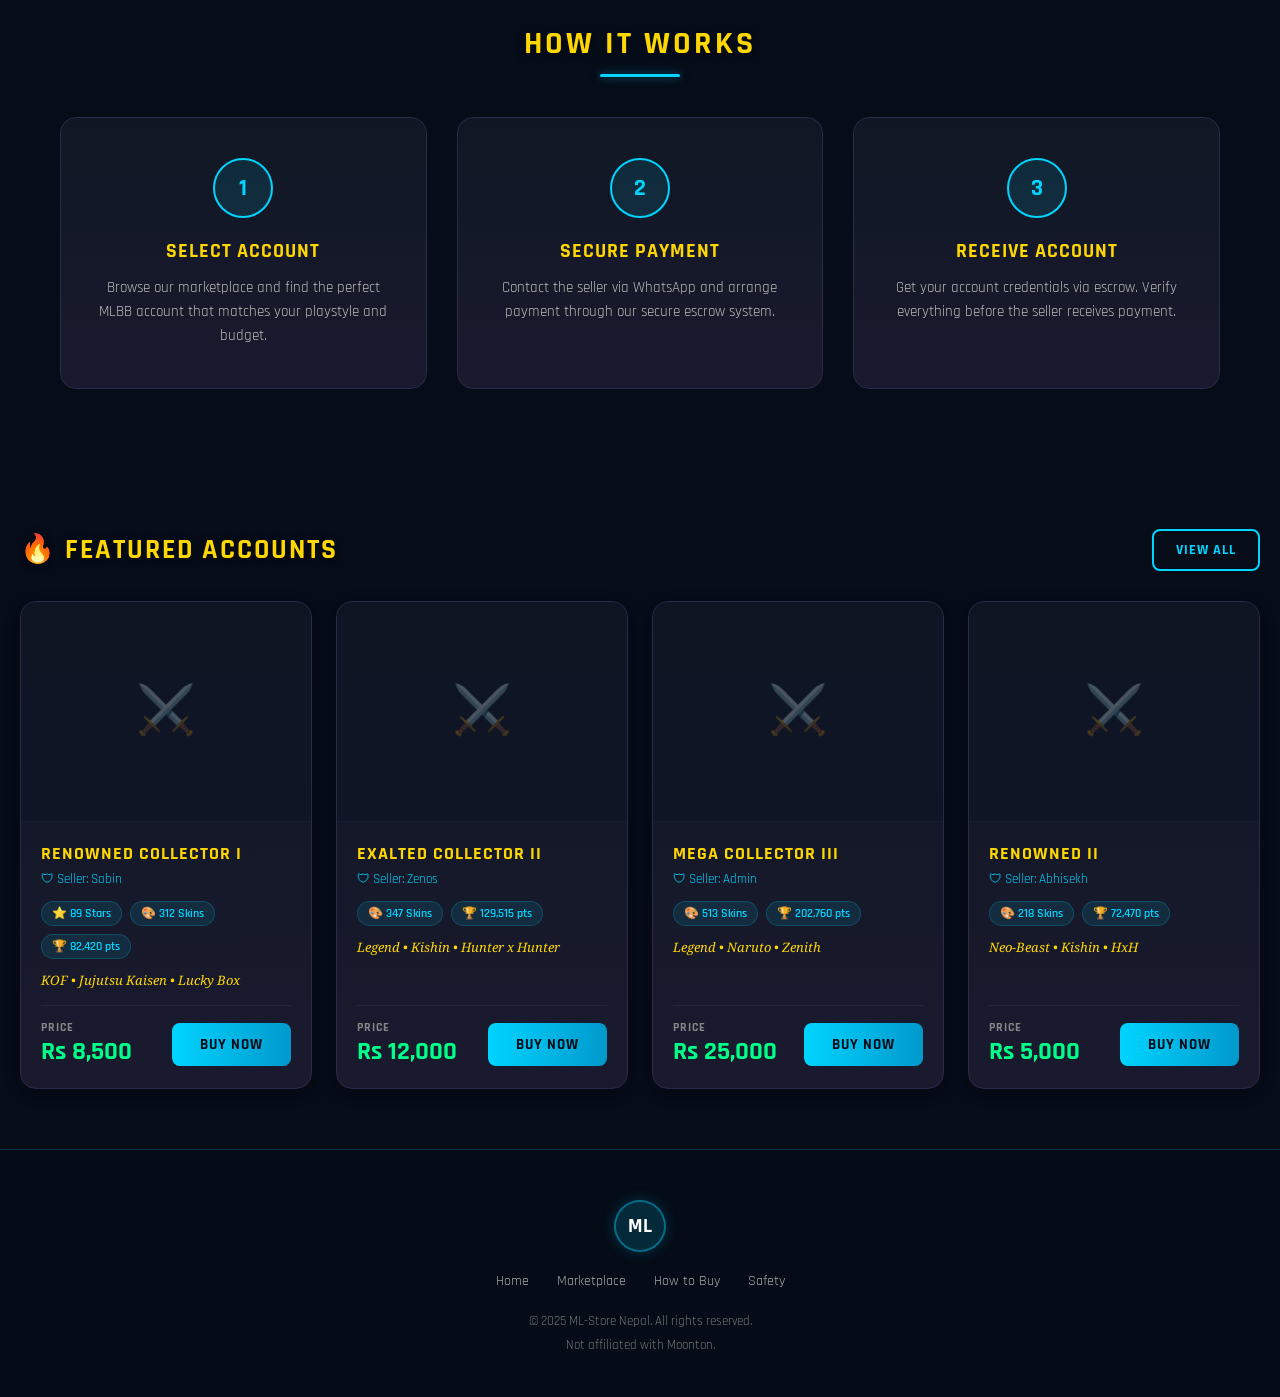
==== commit 14a80ac8: "Update print statement from 'Hello' to 'Goodbye'" ====
--- a/index.html
+++ b/index.html
@@ -24,7 +24,7 @@
   <!-- NAV -->
   <nav id="nav">
     <a href="#" class="nav-logo" onclick="showPage('home'); return false;" style="text-decoration:none">
-      <div class="nav-logo-icon"></div>
+      <div class="nav-logo-icon"><img src="ml logo.jpg" alt="ML"></div>
       <p>ML-Store Nepal</p>
     </a>
     <div class="nav-links">
--- a/style.css
+++ b/style.css
@@ -1,4 +1,3 @@
-
 @import url('https://fonts.googleapis.com/css2?family=Rajdhani:wght@400;500;600;700&family=Gideon+Roman&family=Noto+Serif:ital,wght@0,100..900;1,100..900&display=swap');
 
 * {
@@ -19,14 +18,23 @@
 
 body {
 	background-color: var(--dark-bg);
-	background-image:url('bg.jpg');
+	background-image: url('bg.jpg');
 	background-attachment: fixed;
 	background-repeat: no-repeat;
 	background-size: cover;
-	
 	background-position: center;
 	color: white;
 	font-family: 'Rajdhani', sans-serif;
+	min-height: 100vh;
+}
+
+/* ========== PAGE VISIBILITY (SPA) ========== */
+.page {
+	display: block;
+}
+
+.page.hidden {
+	display: none;
 }
 
 /* ========== FLOATING BADGES ========== */
@@ -72,9 +80,9 @@
 	justify-content: space-between;
 	align-items: center;
 	padding: 15px 40px;
-	background: rgba(6,12,24,0.8);
+	background: rgba(6,12,24,0.9);
 	backdrop-filter: blur(12px);
-	border-bottom: 1px solid rgba(0,212,255,0.1);
+	border-bottom: 1px solid rgba(0,212,255,0.15);
 	position: sticky;
 	top: 0;
 	z-index: 100;
@@ -110,19 +118,177 @@
 .nav-links {
 	display: flex;
 	gap: 30px;
+	align-items: center;
 }
 
 .nav-links a {
 	color: #ccc;
 	text-decoration: none;
 	font-weight: 500;
-	font-size: 18px;
+	font-size: 16px;
 	transition: all 0.3s ease;
+	position: relative;
+	padding-bottom: 6px;
 }
 
 .nav-links a:hover {
+	color: var(--cyan);
 	text-shadow: 0 0 5px var(--cyan), 0 0 10px var(--cyan);
-	color: var(--cyan);
+}
+
+.nav-links a.active {
+	color: var(--cyan);
+	text-shadow: 0 0 5px var(--cyan), 0 0 10px var(--cyan);
+}
+
+.nav-links a.active::after {
+	content: '';
+	position: absolute;
+	bottom: 0;
+	left: 0;
+	right: 0;
+	height: 2px;
+	background: var(--cyan);
+	box-shadow: 0 0 8px var(--cyan);
+	border-radius: 2px;
+}
+
+.nav-actions {
+	display: flex;
+	gap: 12px;
+	align-items: center;
+}
+
+/* Auth buttons in nav */
+.btn-login {
+	color: #ccc;
+	text-decoration: none;
+	font-weight: 600;
+	font-size: 14px;
+	transition: all 0.3s ease;
+	text-transform: uppercase;
+	letter-spacing: 1px;
+	background: none;
+	border: none;
+	cursor: pointer;
+	font-family: 'Rajdhani', sans-serif;
+}
+
+.btn-login:hover {
+	color: var(--cyan);
+}
+
+.btn-signup {
+	display: inline-block;
+	background: linear-gradient(135deg, var(--cyan), #0099cc);
+	color: #060c18;
+	padding: 10px 24px;
+	border-radius: 8px;
+	font-family: 'Rajdhani', sans-serif;
+	font-size: 14px;
+	font-weight: 700;
+	letter-spacing: 1px;
+	text-transform: uppercase;
+	text-decoration: none;
+	transition: all 0.3s ease;
+	border: none;
+	cursor: pointer;
+	white-space: nowrap;
+	box-shadow: 0 0 15px rgba(0,212,255,0.2);
+}
+
+.btn-signup:hover {
+	background: linear-gradient(135deg, var(--gold), #ffa500);
+	box-shadow: 0 0 20px rgba(255,215,0,0.4);
+	transform: translateY(-1px);
+}
+
+/* ========== USER PROFILE DROPDOWN ========== */
+.user-profile {
+	position: relative;
+	display: flex;
+	align-items: center;
+	gap: 10px;
+	cursor: pointer;
+	padding: 6px 12px;
+	border-radius: 10px;
+	transition: all 0.3s ease;
+}
+
+.user-profile:hover {
+	background: rgba(0,212,255,0.08);
+}
+
+.user-avatar {
+	width: 36px;
+	height: 36px;
+	border-radius: 50%;
+	background: linear-gradient(135deg, var(--cyan), #0099cc);
+	display: flex;
+	align-items: center;
+	justify-content: center;
+	font-weight: 700;
+	font-size: 14px;
+	color: #060c18;
+	border: 2px solid rgba(0,212,255,0.4);
+}
+
+.user-name {
+	color: white;
+	font-weight: 600;
+	font-size: 14px;
+	letter-spacing: 0.5px;
+}
+
+.user-dropdown {
+	position: absolute;
+	top: calc(100% + 10px);
+	right: 0;
+	background: var(--card-bg);
+	border: 1px solid rgba(0,212,255,0.2);
+	border-radius: 12px;
+	padding: 8px 0;
+	min-width: 180px;
+	box-shadow: 0 10px 40px rgba(0,0,0,0.5);
+	opacity: 0;
+	visibility: hidden;
+	transform: translateY(-8px);
+	transition: all 0.25s ease;
+	z-index: 101;
+}
+
+.user-profile.active .user-dropdown {
+	opacity: 1;
+	visibility: visible;
+	transform: translateY(0);
+}
+
+.dropdown-item {
+	display: flex;
+	align-items: center;
+	gap: 10px;
+	padding: 10px 16px;
+	color: #ccc;
+	font-size: 14px;
+	font-weight: 500;
+	cursor: pointer;
+	transition: all 0.2s;
+	border: none;
+	background: none;
+	width: 100%;
+	font-family: 'Rajdhani', sans-serif;
+	text-align: left;
+}
+
+.dropdown-item:hover {
+	background: rgba(0,212,255,0.1);
+	color: var(--cyan);
+}
+
+.dropdown-divider {
+	height: 1px;
+	background: rgba(255,255,255,0.08);
+	margin: 6px 12px;
 }
 
 /* ========== BUTTONS ========== */
@@ -153,16 +319,17 @@
 	border: 2px solid var(--cyan);
 	color: var(--cyan);
 	background: transparent;
-	padding: 12px 28px;
+	padding: 10px 22px;
 	border-radius: 8px;
 	font-family: 'Rajdhani', sans-serif;
-	font-size: 15px;
+	font-size: 14px;
 	font-weight: 700;
 	letter-spacing: 1px;
 	text-transform: uppercase;
 	text-decoration: none;
 	transition: all 0.3s ease;
 	cursor: pointer;
+	white-space: nowrap;
 }
 
 .btn-outline-cyan:hover {
@@ -216,11 +383,12 @@
 
 .hero-text p {
 	font-size: 18px;
-	color: #aaa;
+	color: #ddd;
 	font-family: 'Noto Serif', serif;
 	font-style: italic;
 	margin-bottom: 36px;
 	line-height: 1.6;
+	text-shadow: 0 2px 8px rgba(0,0,0,0.6);
 }
 
 .hero-btns {
@@ -235,7 +403,7 @@
 	display: grid;
 	grid-template-columns: repeat(3, 1fr);
 	gap: 0;
-	background: rgba(10,17,34,0.8);
+	background: rgba(6,12,24,0.9);
 	backdrop-filter: blur(8px);
 	border-top: 1px solid rgba(0,212,255,0.2);
 	border-bottom: 1px solid rgba(0,212,255,0.2);
@@ -279,15 +447,36 @@
 .stat-value.gold { color: var(--gold); }
 .stat-value.green { color: var(--green); }
 
-/* ========== MARKETPLACE SECTION ========== */
-.game-id {
-	padding: 60px 20px;
-	position: relative;
-	z-index: 2;
-	max-width: 1300px;
-	margin: 0 auto;
-}
-
+/* ========== PAGE HEADER ========== */
+.page-header {
+	padding: 120px 20px 60px;
+	text-align: center;
+	position: relative;
+	z-index: 1;
+}
+
+.page-header h1 {
+	font-size: clamp(32px, 6vw, 56px);
+	text-transform: uppercase;
+	letter-spacing: 2px;
+	margin-bottom: 12px;
+	font-family: 'Rajdhani', sans-serif;
+	text-shadow: 0 2px 10px rgba(0,0,0,0.5);
+}
+
+.page-header h1 span {
+	color: var(--cyan);
+}
+
+.page-header p {
+	color: #ddd;
+	font-family: 'Noto Serif', serif;
+	font-style: italic;
+	font-size: 17px;
+	text-shadow: 0 2px 8px rgba(0,0,0,0.5);
+}
+
+/* ========== SECTION UTILS ========== */
 .section-title {
 	text-align: center;
 	color: var(--gold);
@@ -296,6 +485,7 @@
 	text-transform: uppercase;
 	letter-spacing: 3px;
 	margin-bottom: 10px;
+	text-shadow: 0 2px 8px rgba(0,0,0,0.5);
 }
 
 .section-divider {
@@ -307,6 +497,171 @@
 	box-shadow: 0 0 10px rgba(0,212,255,0.5);
 }
 
+.section-subtitle {
+	text-align: center;
+	color: #888;
+	font-family: 'Noto Serif', serif;
+	font-style: italic;
+	font-size: 16px;
+	margin-top: -30px;
+	margin-bottom: 40px;
+}
+
+/* ========== CONTENT BACKDROP ========== */
+.content-backdrop {
+	background: rgba(6,12,24,0.88);
+	backdrop-filter: blur(4px);
+	border-top: 1px solid rgba(0,212,255,0.1);
+	border-bottom: 1px solid rgba(0,212,255,0.1);
+}
+
+/* ========== ABOUT SECTION ========== */
+.about-section {
+	padding: 80px 20px;
+	max-width: 1000px;
+	margin: 0 auto;
+	text-align: center;
+	position: relative;
+	z-index: 2;
+}
+
+.about-section p {
+	color: #ccc;
+	font-size: 17px;
+	line-height: 1.8;
+	font-family: 'Noto Serif', serif;
+	text-shadow: 0 1px 4px rgba(0,0,0,0.4);
+}
+
+.trust-badges {
+	display: flex;
+	justify-content: center;
+	gap: 50px;
+	margin-top: 50px;
+	flex-wrap: wrap;
+}
+
+.trust-badge {
+	text-align: center;
+	padding: 20px;
+}
+
+.trust-badge .icon {
+	font-size: 42px;
+	margin-bottom: 14px;
+	display: block;
+	text-shadow: 0 2px 8px rgba(0,0,0,0.5);
+}
+
+.trust-badge h4 {
+	color: var(--cyan);
+	font-size: 14px;
+	text-transform: uppercase;
+	letter-spacing: 1.5px;
+	margin-bottom: 6px;
+}
+
+.trust-badge p {
+	color: #999;
+	font-size: 13px;
+	font-family: 'Rajdhani', sans-serif;
+}
+
+/* ========== HOW IT WORKS ========== */
+.how-it-works {
+	padding: 80px 20px;
+	max-width: 1200px;
+	margin: 0 auto;
+	position: relative;
+	z-index: 2;
+}
+
+.steps-grid {
+	display: grid;
+	grid-template-columns: repeat(auto-fit, minmax(280px, 1fr));
+	gap: 30px;
+	margin-top: 40px;
+}
+
+.step-card {
+	background: linear-gradient(180deg, var(--card-bg) 0%, var(--card-bg2) 100%);
+	border: 1px solid var(--border-dim);
+	border-radius: 16px;
+	padding: 40px 30px;
+	text-align: center;
+	transition: all 0.3s ease;
+}
+
+.step-card:hover {
+	transform: translateY(-8px);
+	border-color: var(--cyan);
+	box-shadow: 0 8px 30px rgba(0,212,255,0.15);
+}
+
+.step-number {
+	width: 60px;
+	height: 60px;
+	border-radius: 50%;
+	background: rgba(0,212,255,0.1);
+	border: 2px solid var(--cyan);
+	display: flex;
+	align-items: center;
+	justify-content: center;
+	font-size: 24px;
+	font-weight: 700;
+	color: var(--cyan);
+	margin: 0 auto 20px;
+}
+
+.step-card h3 {
+	color: var(--gold);
+	font-size: 20px;
+	margin-bottom: 12px;
+	text-transform: uppercase;
+	letter-spacing: 1px;
+}
+
+.step-card p {
+	color: #bbb;
+	line-height: 1.6;
+	font-size: 15px;
+}
+
+/* ========== FEATURED ACCOUNTS ========== */
+.featured-section {
+	padding: 60px 20px;
+	max-width: 1300px;
+	margin: 0 auto;
+	position: relative;
+	z-index: 2;
+}
+
+.featured-header {
+	display: flex;
+	justify-content: space-between;
+	align-items: center;
+	margin-bottom: 30px;
+	flex-wrap: wrap;
+	gap: 16px;
+}
+
+.featured-header h2 {
+	color: var(--gold);
+	font-size: 28px;
+	text-transform: uppercase;
+	letter-spacing: 2px;
+	text-shadow: 0 2px 8px rgba(0,0,0,0.5);
+}
+
+/* ========== MARKETPLACE SECTION ========== */
+.game-id {
+	padding: 40px 20px 60px;
+	position: relative;
+	z-index: 2;
+	max-width: 1300px;
+	margin: 0 auto;
+}
+
 /* ========== FILTER BAR ========== */
 .filter-bar {
 	background: var(--card-bg);
@@ -525,13 +880,308 @@
 
 .empty-state p { color: #666; margin-bottom: 20px; }
 
+/* ========== SAFETY PAGE ========== */
+.safety-grid {
+	display: grid;
+	grid-template-columns: repeat(auto-fit, minmax(300px, 1fr));
+	gap: 24px;
+	max-width: 1200px;
+	margin: 0 auto;
+	padding: 0 20px 80px;
+	position: relative;
+	z-index: 2;
+}
+
+.safety-card {
+	background: linear-gradient(180deg, var(--card-bg) 0%, var(--card-bg2) 100%);
+	border: 1px solid var(--border-dim);
+	border-radius: 16px;
+	padding: 40px 30px;
+	transition: all 0.3s ease;
+	text-align: center;
+}
+
+.safety-card:hover {
+	border-color: var(--cyan);
+	box-shadow: 0 8px 30px rgba(0,212,255,0.15);
+	transform: translateY(-4px);
+}
+
+.safety-icon {
+	font-size: 52px;
+	margin-bottom: 20px;
+	display: block;
+	text-shadow: 0 2px 8px rgba(0,0,0,0.5);
+}
+
+.safety-card h3 {
+	color: var(--gold);
+	font-size: 22px;
+	margin-bottom: 12px;
+	text-transform: uppercase;
+	letter-spacing: 1px;
+}
+
+.safety-card p {
+	color: #bbb;
+	line-height: 1.7;
+	font-size: 15px;
+}
+
+.safety-features {
+	max-width: 900px;
+	margin: 0 auto 60px;
+	padding: 0 20px;
+	position: relative;
+	z-index: 2;
+}
+
+.safety-feature-item {
+	display: flex;
+	gap: 20px;
+	align-items: flex-start;
+	margin-bottom: 30px;
+	padding: 24px;
+	background: rgba(10,17,34,0.7);
+	border: 1px solid rgba(0,212,255,0.15);
+	border-radius: 12px;
+	backdrop-filter: blur(4px);
+}
+
+.safety-feature-item .sf-icon {
+	font-size: 32px;
+	flex-shrink: 0;
+	text-shadow: 0 2px 6px rgba(0,0,0,0.4);
+}
+
+.safety-feature-item h4 {
+	color: var(--cyan);
+	font-size: 16px;
+	text-transform: uppercase;
+	letter-spacing: 1px;
+	margin-bottom: 6px;
+}
+
+.safety-feature-item p {
+	color: #aaa;
+	font-size: 14px;
+	line-height: 1.6;
+}
+
+/* ========== HOW TO BUY PAGE ========== */
+.guide-section {
+	max-width: 900px;
+	margin: 0 auto;
+	padding: 0 20px 80px;
+	position: relative;
+	z-index: 2;
+}
+
+.guide-step {
+	display: flex;
+	gap: 24px;
+	margin-bottom: 40px;
+	padding: 30px;
+	background: linear-gradient(180deg, var(--card-bg) 0%, var(--card-bg2) 100%);
+	border: 1px solid var(--border-dim);
+	border-radius: 16px;
+	transition: all 0.3s ease;
+}
+
+.guide-step:hover {
+	border-color: var(--cyan);
+	box-shadow: 0 8px 30px rgba(0,212,255,0.1);
+}
+
+.guide-step-num {
+	width: 50px;
+	height: 50px;
+	border-radius: 50%;
+	background: rgba(0,212,255,0.15);
+	border: 2px solid var(--cyan);
+	display: flex;
+	align-items: center;
+	justify-content: center;
+	font-size: 20px;
+	font-weight: 700;
+	color: var(--cyan);
+	flex-shrink: 0;
+}
+
+.guide-step h3 {
+	color: var(--gold);
+	font-size: 20px;
+	margin-bottom: 8px;
+	text-transform: uppercase;
+	letter-spacing: 1px;
+}
+
+.guide-step p {
+	color: #bbb;
+	line-height: 1.7;
+	font-size: 15px;
+}
+
+.guide-tip {
+	background: rgba(0,212,255,0.08);
+	border-left: 3px solid var(--cyan);
+	padding: 20px 24px;
+	border-radius: 0 8px 8px 0;
+	margin-top: 40px;
+	backdrop-filter: blur(4px);
+}
+
+.guide-tip h4 {
+	color: var(--cyan);
+	font-size: 14px;
+	text-transform: uppercase;
+	letter-spacing: 1px;
+	margin-bottom: 8px;
+}
+
+.guide-tip p {
+	color: #ccc;
+	font-size: 15px;
+	line-height: 1.7;
+}
+
+/* ========== LOGIN / SIGNUP PAGE ========== */
+.login-section {
+	min-height: 80vh;
+	display: flex;
+	align-items: center;
+	justify-content: center;
+	padding: 40px 20px;
+	position: relative;
+	z-index: 2;
+}
+
+.login-card {
+	background: linear-gradient(180deg, var(--card-bg) 0%, var(--card-bg2) 100%);
+	border: 1px solid rgba(0,212,255,0.3);
+	border-radius: 20px;
+	padding: 50px 40px;
+	width: 100%;
+	max-width: 420px;
+	box-shadow: 0 0 40px rgba(0,212,255,0.1);
+}
+
+.login-card h2 {
+	color: var(--gold);
+	text-align: center;
+	font-size: 28px;
+	text-transform: uppercase;
+	letter-spacing: 2px;
+	margin-bottom: 30px;
+}
+
+.login-form .form-group {
+	margin-bottom: 20px;
+}
+
+.login-form label {
+	display: block;
+	font-size: 11px;
+	font-weight: 700;
+	text-transform: uppercase;
+	letter-spacing: 1.5px;
+	color: var(--gold);
+	margin-bottom: 8px;
+}
+
+.login-form input {
+	width: 100%;
+	background: rgba(6,12,24,0.8);
+	border: 1px solid rgba(0,212,255,0.3);
+	color: white;
+	padding: 12px 16px;
+	border-radius: 8px;
+	font-family: 'Rajdhani', sans-serif;
+	font-size: 16px;
+	outline: none;
+	transition: all 0.3s ease;
+}
+
+.login-form input:focus {
+	border-color: var(--cyan);
+	box-shadow: 0 0 10px rgba(0,212,255,0.2);
+}
+
+.login-form .buy-btn {
+	width: 100%;
+	text-align: center;
+	margin-top: 10px;
+}
+
+.login-divider {
+	display: flex;
+	align-items: center;
+	gap: 16px;
+	margin: 24px 0;
+	color: #555;
+	font-size: 12px;
+	text-transform: uppercase;
+	letter-spacing: 1px;
+}
+
+.login-divider::before,
+.login-divider::after {
+	content: '';
+	flex: 1;
+	height: 1px;
+	background: rgba(255,255,255,0.1);
+}
+
+.social-login {
+	display: flex;
+	gap: 12px;
+}
+
+.social-btn {
+	flex: 1;
+	background: rgba(255,255,255,0.05);
+	border: 1px solid rgba(255,255,255,0.1);
+	color: #ccc;
+	padding: 10px;
+	border-radius: 8px;
+	font-family: 'Rajdhani', sans-serif;
+	font-size: 14px;
+	cursor: pointer;
+	transition: all 0.3s ease;
+	text-align: center;
+	text-decoration: none;
+}
+
+.social-btn:hover {
+	background: rgba(255,255,255,0.1);
+	border-color: var(--cyan);
+	color: white;
+}
+
+.login-footer {
+	text-align: center;
+	margin-top: 24px;
+	color: #888;
+	font-size: 14px;
+}
+
+.login-footer a {
+	color: var(--cyan);
+	text-decoration: none;
+	cursor: pointer;
+}
+
+.login-footer a:hover {
+	text-decoration: underline;
+}
+
 /* ========== MODAL ========== */
 .modal-overlay {
 	display: none;
 	position: fixed;
 	inset: 0;
 	z-index: 200;
-	background: rgba(0,0,0,0.8);
+	background: rgba(0,0,0,0.85);
 	backdrop-filter: blur(6px);
 	align-items: center;
 	justify-content: center;
@@ -670,39 +1320,66 @@
 
 /* ========== FOOTER ========== */
 .footer {
-	background: var(--dark-bg);
-	border-top: 1px solid rgba(0,212,255,0.15);
-	padding: 40px 20px;
+	background: rgba(6,12,24,0.95);
+	border-top: 1px solid rgba(0,212,255,0.2);
+	padding: 50px 20px 40px;
 	text-align: center;
 	position: relative;
 	z-index: 2;
 }
 
 .footer-logo {
-	width: 48px; height: 48px;
+	width: 52px; height: 52px;
 	border-radius: 50%;
-	background: rgba(0,212,255,0.1);
-	border: 1px solid rgba(0,212,255,0.3);
+	background: rgba(0,212,255,0.15);
+	border: 2px solid rgba(0,212,255,0.4);
 	display: flex;
 	align-items: center;
 	justify-content: center;
 	font-weight: 700;
-	font-size: 18px;
-	margin: 0 auto 12px;
+	font-size: 20px;
+	margin: 0 auto 20px;
+	box-shadow: 0 0 15px rgba(0,212,255,0.2);
 }
 
 .footer p {
-	color: #555;
+	color: #777;
 	font-size: 13px;
 	line-height: 1.8;
+}
+
+.footer-links {
+	display: flex;
+	justify-content: center;
+	gap: 28px;
+	margin-bottom: 20px;
+	flex-wrap: wrap;
+}
+
+.footer-links a {
+	color: #aaa;
+	text-decoration: none;
+	font-size: 14px;
+	transition: all 0.3s;
+	cursor: pointer;
+}
+
+.footer-links a:hover {
+	color: var(--cyan);
+	text-shadow: 0 0 8px rgba(0,212,255,0.3);
 }
 
 /* ========== RESPONSIVE ========== */
 @media (max-width: 768px) {
 	#nav { padding: 12px 20px; }
 	.nav-links { display: none; }
+	.user-name { display: none; }
 	.stats-bar { grid-template-columns: 1fr; }
 	.stat-item + .stat-item { border-left: none; border-top: 1px solid rgba(0,212,255,0.2); }
 	.form-grid { grid-template-columns: 1fr; }
 	.filter-bar { flex-direction: column; }
-}
+	.page-header { padding: 100px 20px 40px; }
+	.login-card { padding: 30px 20px; }
+	.guide-step { flex-direction: column; align-items: center; text-align: center; }
+	.safety-feature-item { flex-direction: column; align-items: center; text-align: center; }
+}
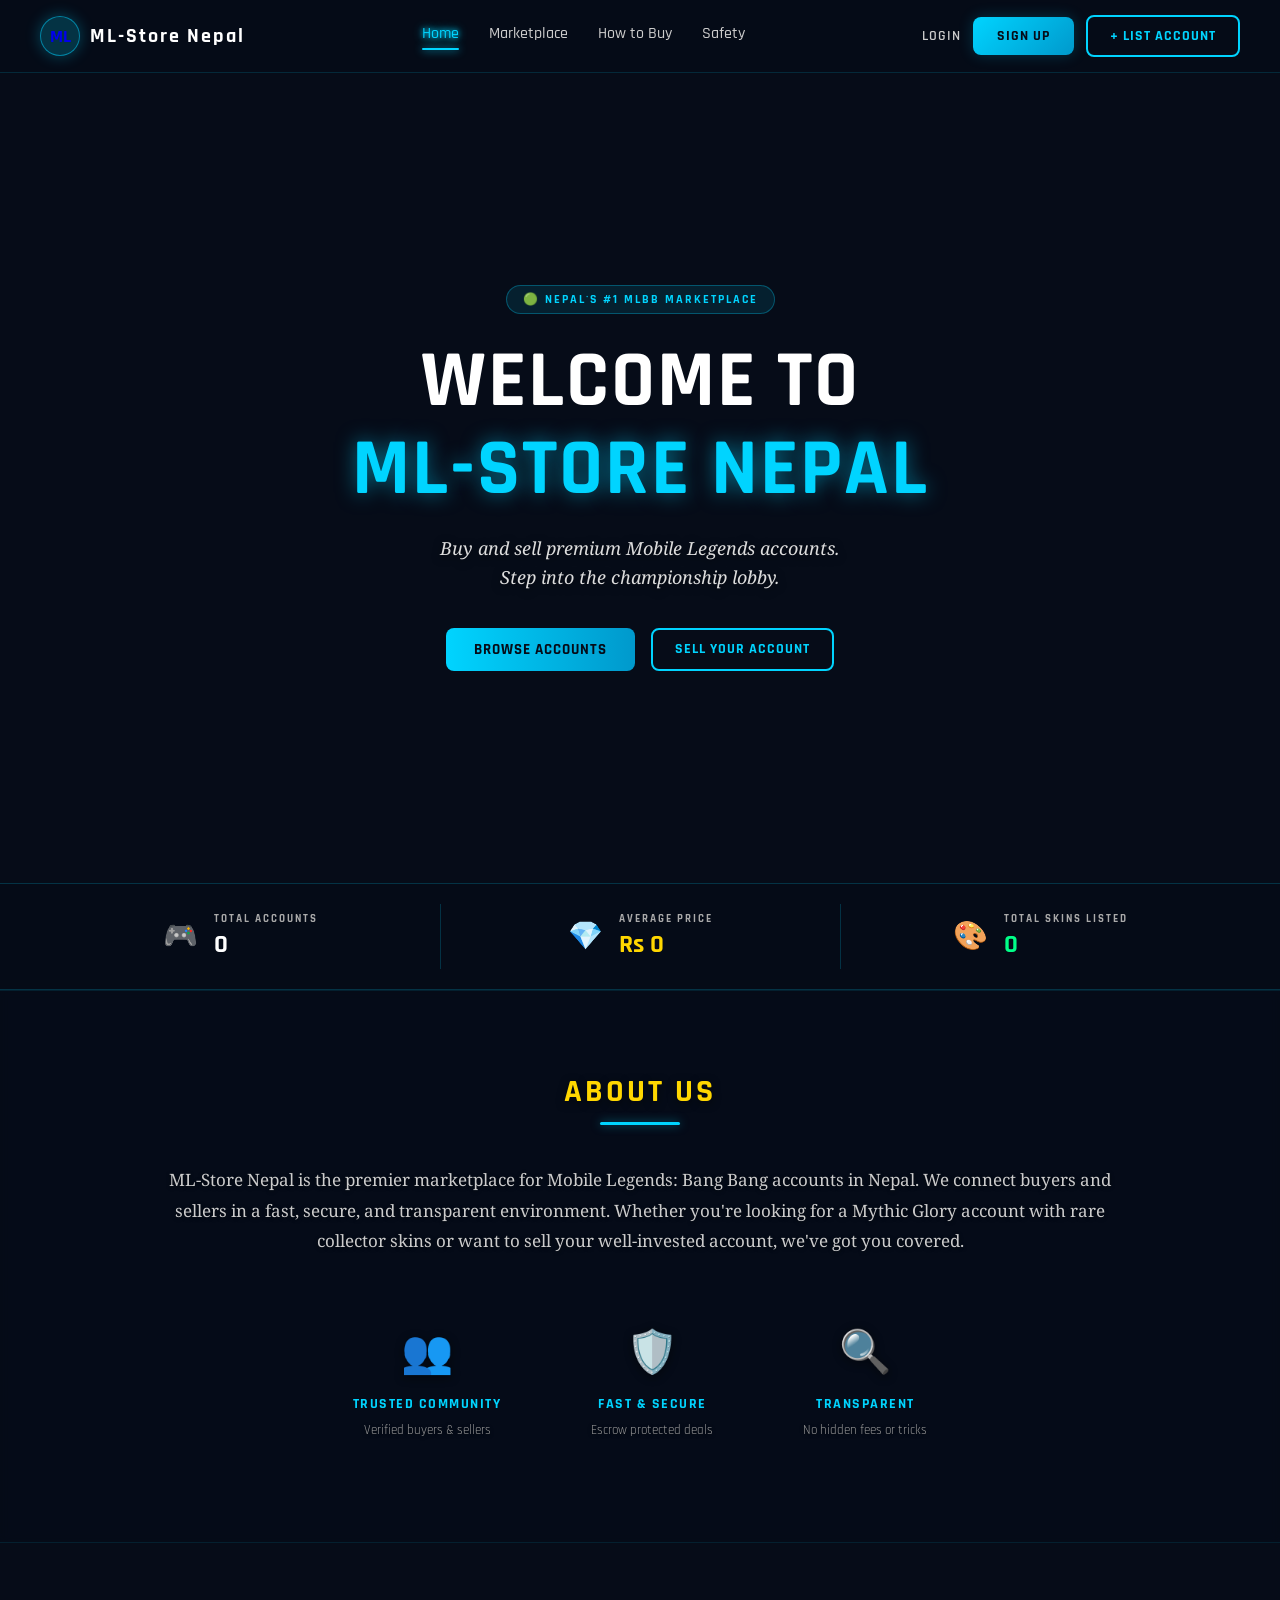
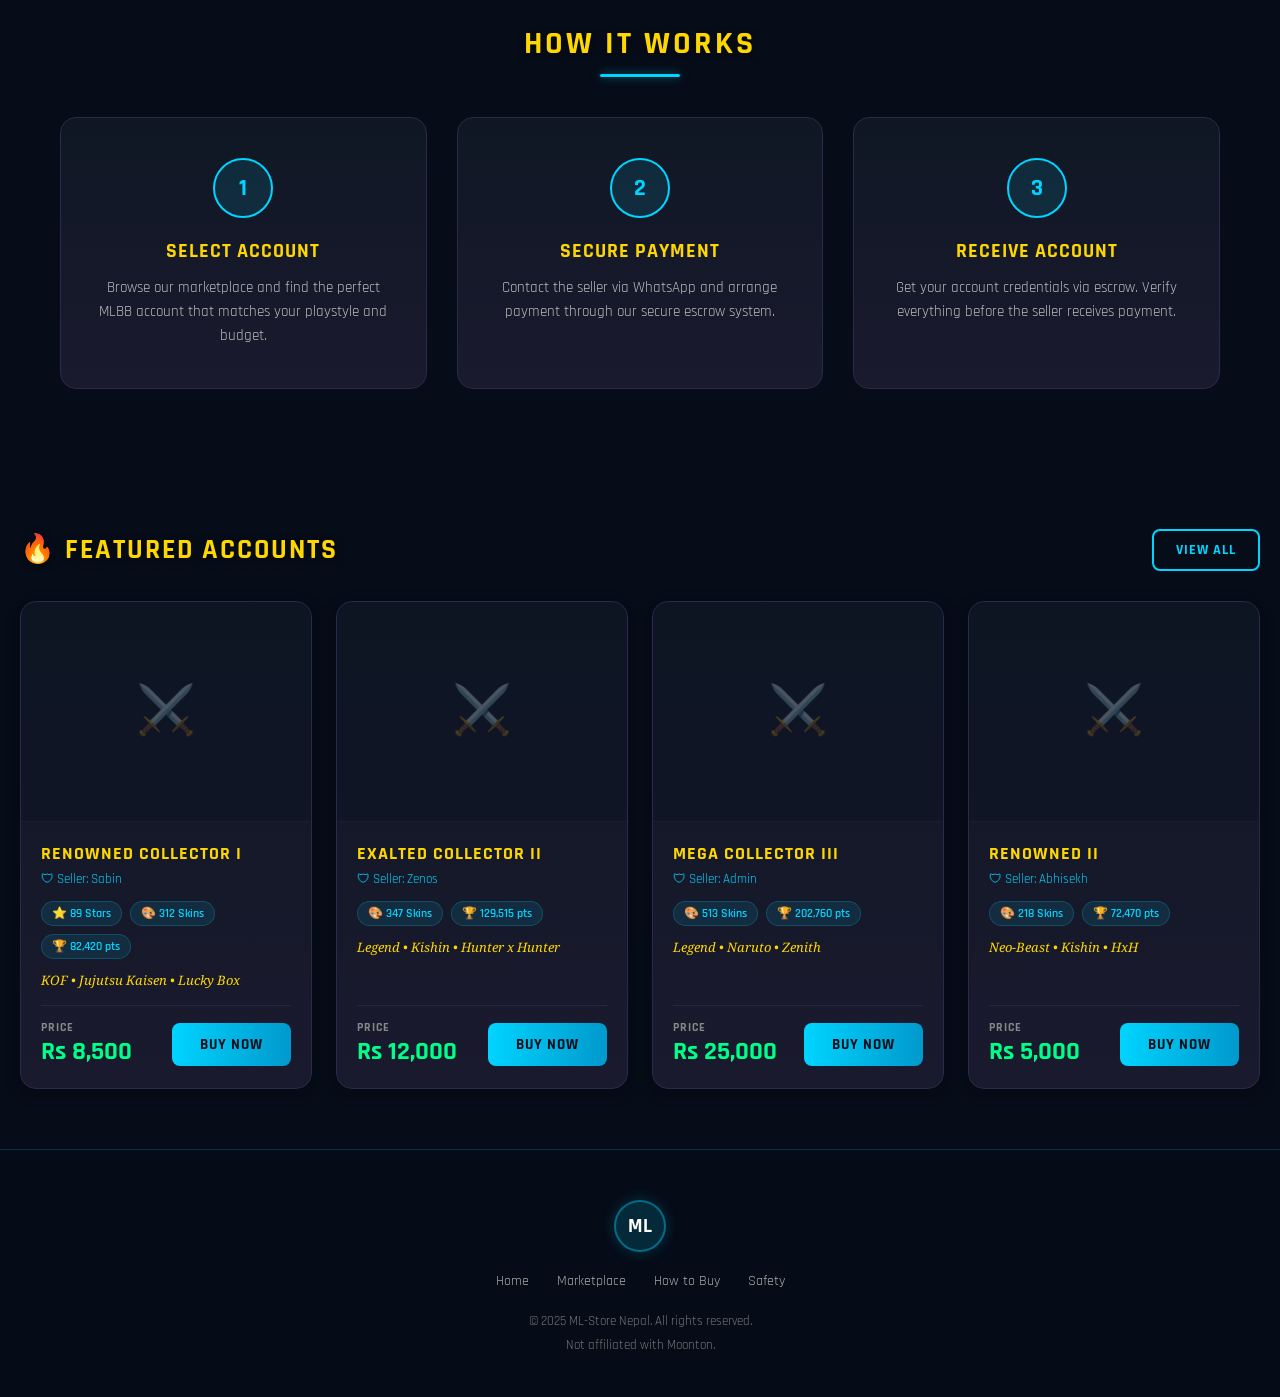
==== commit e7058a3b: "Update print statement from 'Hello' to 'Goodbye'" ====
--- a/index.html
+++ b/index.html
@@ -24,7 +24,7 @@
   <!-- NAV -->
   <nav id="nav">
     <a href="#" class="nav-logo" onclick="showPage('home'); return false;" style="text-decoration:none">
-      <div class="nav-logo-icon"><img src="ml logo.jpg" alt="ML"></div>
+      <div class="nav-logo-icon">ML</div>
       <p>ML-Store Nepal</p>
     </a>
     <div class="nav-links">
--- a/style.css
+++ b/style.css
@@ -48,7 +48,7 @@
 
 .floating-badge {
 	position: absolute;
-	bottom: -150px;
+	bottom: -250px;
 	animation: floatUp linear infinite;
 	display: flex;
 	align-items: center;
@@ -59,6 +59,7 @@
 	text-align: center;
 	color: white;
 	text-shadow: 0 2px 4px rgba(0,0,0,0.8);
+	opacity: 0;
 }
 
 .badge-1 { width:80px; height:80px; left:10%; animation-duration:15s; animation-delay:0s; background:radial-gradient(circle,rgba(255,215,0,0.4) 0%,transparent 70%); border:1px solid rgba(255,215,0,0.2); }
@@ -69,9 +70,9 @@
 
 @keyframes floatUp {
 	0%   { transform: translateY(0) scale(0.5) rotate(0deg); opacity:0; }
-	10%  { opacity: 0.5; }
-	90%  { opacity: 0.5; }
-	100% { transform: translateY(-120vh) scale(1) rotate(360deg); opacity:0; }
+	15%  { opacity: 0.6; }
+	85%  { opacity: 0.6; }
+	100% { transform: translateY(-130vh) scale(1) rotate(360deg); opacity:0; }
 }
 
 /* ========== NAV ========== */
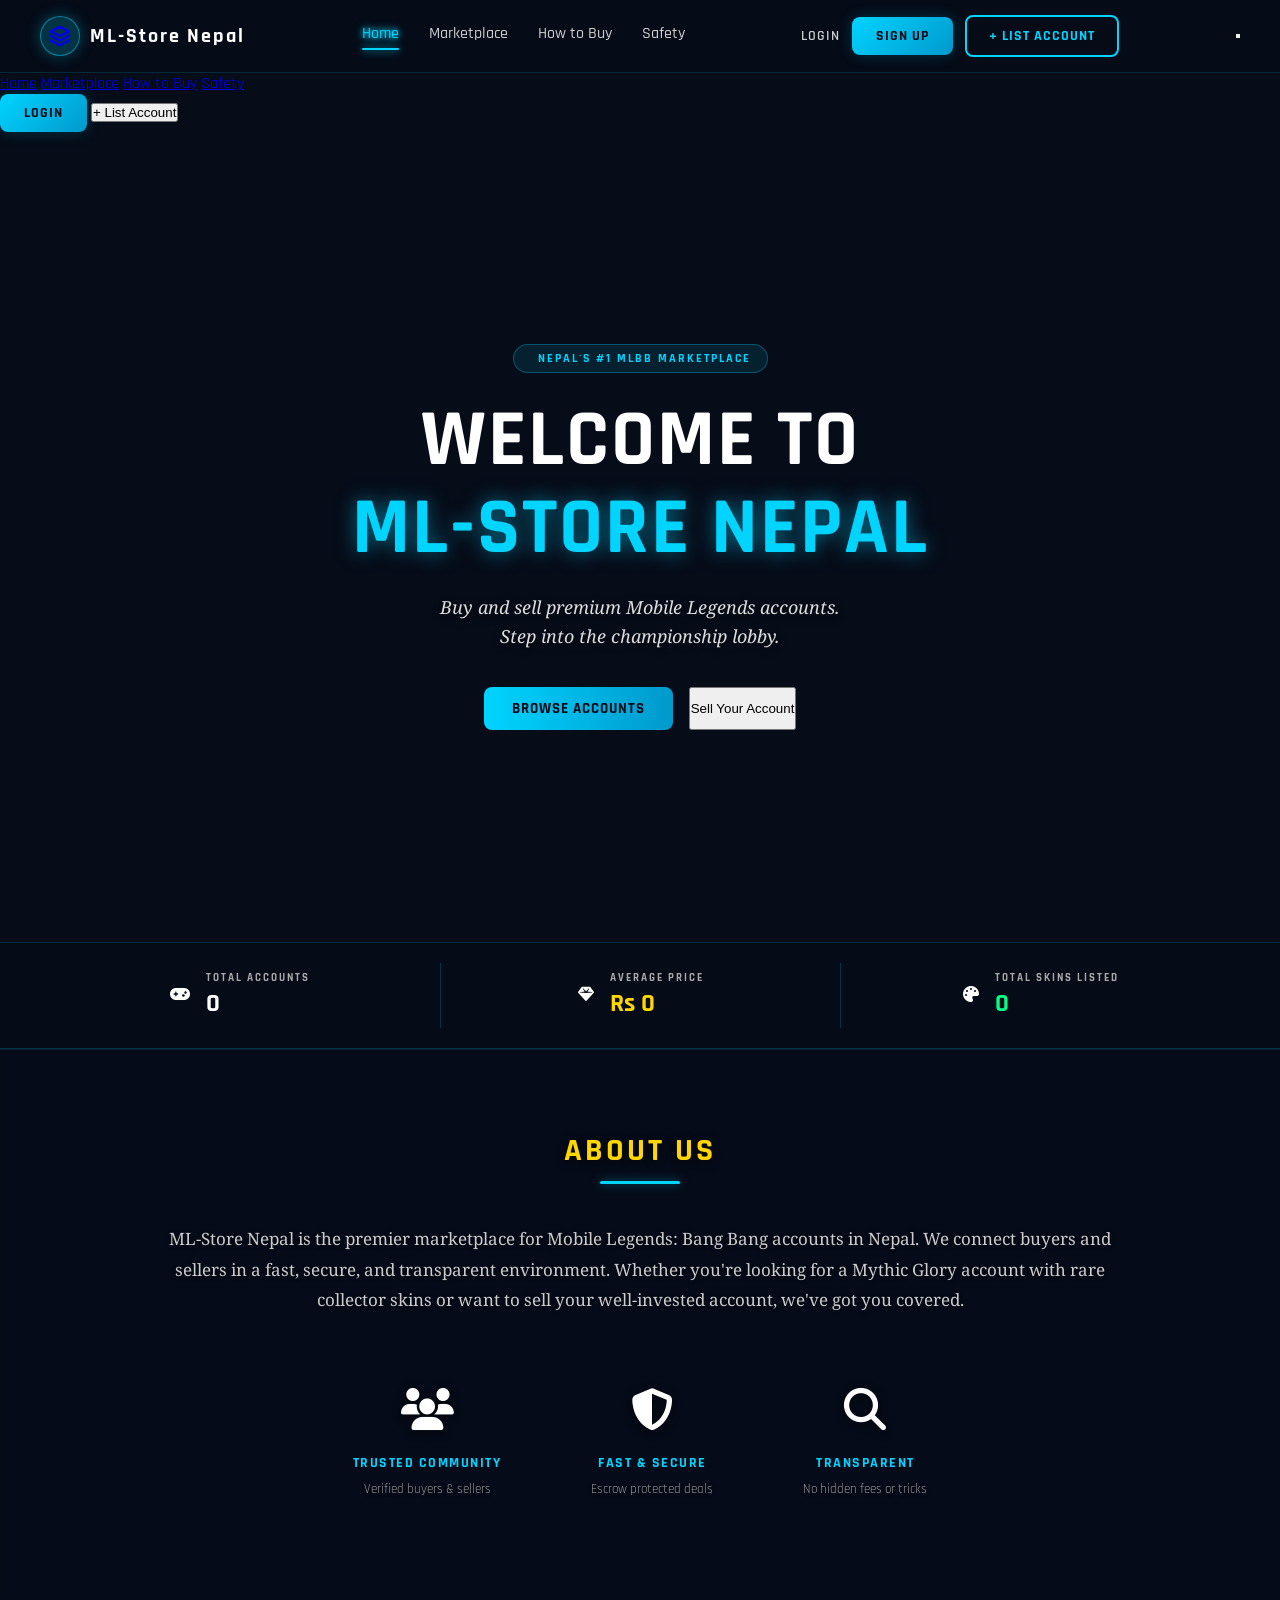
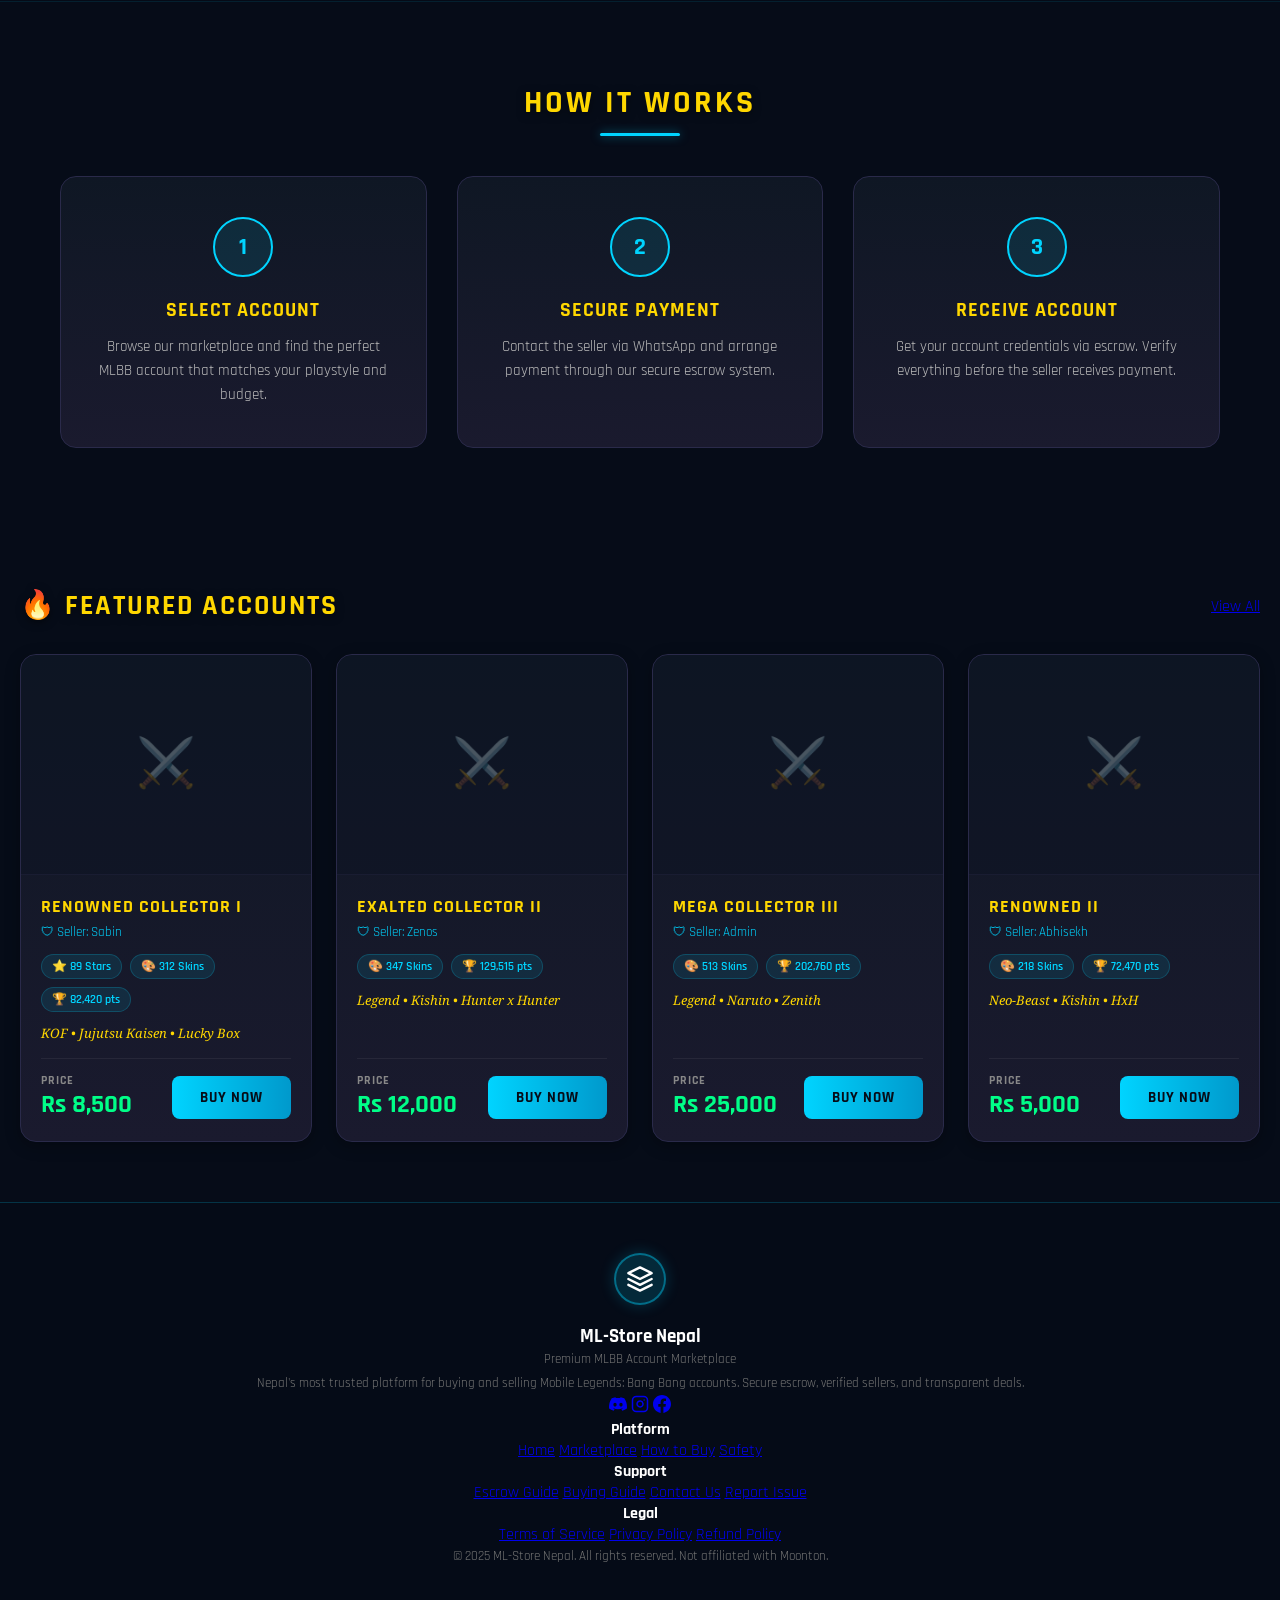
==== commit 59d36cbe: "updated" ====
--- a/index.html
+++ b/index.html
@@ -4,11 +4,13 @@
   <meta charset="UTF-8">
   <meta name="viewport" content="width=device-width, initial-scale=1.0">
   <title>ML-Store Nepal</title>
-  <link rel="stylesheet" href="style.css">
   <link rel="preconnect" href="https://fonts.googleapis.com">
   <link rel="preconnect" href="https://fonts.gstatic.com" crossorigin>
-  <link href="https://fonts.googleapis.com/css2?family=Rajdhani:wght@400;500;600;700&family=Gideon+Roman&family=Noto+Serif:ital,wght@0,100..900;1,100..900&display=swap" rel="stylesheet">
-<base target="_blank">
+  <link href="https://fonts.googleapis.com/css2?family=Rajdhani:wght@400;500;600;700&family=DM+Sans:ital,wght@0,300;0,400;0,500;0,600;0,700;1,400&display=swap" rel="stylesheet">
+  <link rel="stylesheet" href="style.css">
+  <base target="_blank">
+  <link rel="stylesheet" href="https://cdnjs.cloudflare.com/ajax/libs/font-awesome/6.5.1/css/all.min.css">
+  <base target="_blank">
 </head>
 <body>
 
@@ -24,7 +26,13 @@
   <!-- NAV -->
   <nav id="nav">
     <a href="#" class="nav-logo" onclick="showPage('home'); return false;" style="text-decoration:none">
-      <div class="nav-logo-icon">ML</div>
+      <div class="nav-logo-icon">
+        <svg width="22" height="22" viewBox="0 0 24 24" fill="none" stroke="currentColor" stroke-width="2.5" stroke-linecap="round" stroke-linejoin="round">
+          <polygon points="12 2 2 7 12 12 22 7 12 2"></polygon>
+          <polyline points="2 17 12 22 22 17"></polyline>
+          <polyline points="2 12 12 17 22 12"></polyline>
+        </svg>
+      </div>
       <p>ML-Store Nepal</p>
     </a>
     <div class="nav-links">
@@ -34,46 +42,59 @@
       <a href="#" onclick="showPage('safety'); return false;">Safety</a>
     </div>
     <div class="nav-actions" id="navAuth">
-      <!-- Auth buttons injected by JS -->
       <button class="btn-login" onclick="showPage('login')">Login</button>
       <button class="btn-signup" onclick="openSignupModal()">Sign Up</button>
-      <button class="btn-outline-cyan" onclick="openModal()">+ List Account</button>
-    </div>
+      <button class="btn-outline-accent" onclick="checkAuthThen(() => openModal())">+ List Account</button>
+    </div>
+    <button class="mobile-menu-btn" onclick="toggleMobileMenu()" aria-label="Menu">
+      <span></span><span></span><span></span>
+    </button>
   </nav>
+
+  <!-- MOBILE MENU -->
+  <div class="mobile-menu" id="mobileMenu">
+    <a href="#" onclick="showPage('home'); closeMobileMenu(); return false;">Home</a>
+    <a href="#" onclick="showPage('marketplace'); closeMobileMenu(); return false;">Marketplace</a>
+    <a href="#" onclick="showPage('how-to-buy'); closeMobileMenu(); return false;">How to Buy</a>
+    <a href="#" onclick="showPage('safety'); closeMobileMenu(); return false;">Safety</a>
+    <div class="mobile-menu-divider"></div>
+    <button class="btn-signup" onclick="showPage('login'); closeMobileMenu();">Login</button>
+    <button class="btn-outline-accent" onclick="checkAuthThen(() => { openModal(); closeMobileMenu(); })">+ List Account</button>
+  </div>
 
   <!-- ==================== HOME PAGE ==================== -->
   <section class="page" id="page-home">
-    <!-- HERO -->
     <section class="hero">
       <div class="hero-text">
-        <div class="hero-badge">🟢 Nepal's #1 MLBB Marketplace</div>
+        <div class="hero-badge">
+          <span class="dot"></span> Nepal's #1 MLBB Marketplace
+        </div>
         <h1>Welcome to <br><span>ML-Store Nepal</span></h1>
         <p>Buy and sell premium Mobile Legends accounts.<br>Step into the championship lobby.</p>
         <div class="hero-btns">
           <a href="#" class="buy-btn" onclick="showPage('marketplace'); return false;">Browse Accounts</a>
-          <button class="btn-outline-cyan" onclick="openModal()">Sell Your Account</button>
-        </div>
-      </div>
-    </section>
-
-    <!-- STATS BAR -->
+          <button class="btn-outline-accent" onclick="checkAuthThen(() => openModal())">Sell Your Account</button>
+        </div>
+      </div>
+    </section>
+
     <div class="stats-bar" id="statsBar">
       <div class="stat-item">
-        <span class="stat-icon">🎮</span>
+        <div class="stat-icon-wrap"><i class="fa-solid fa-gamepad"></i></div>
         <div>
           <p class="stat-label">Total Accounts</p>
           <p class="stat-value" id="totalListings">—</p>
         </div>
       </div>
       <div class="stat-item">
-        <span class="stat-icon" style="color:#ffd700">💎</span>
+        <div class="stat-icon-wrap gold"><i class="fa-solid fa-gem"></i></div>
         <div>
           <p class="stat-label">Average Price</p>
           <p class="stat-value gold" id="avgPrice">—</p>
         </div>
       </div>
       <div class="stat-item">
-        <span class="stat-icon" style="color:#00ff88">🎨</span>
+        <div class="stat-icon-wrap green"><i class="fa-solid fa-palette"></i></div>
         <div>
           <p class="stat-label">Total Skins Listed</p>
           <p class="stat-value green" id="totalSkins">—</p>
@@ -81,7 +102,6 @@
       </div>
     </div>
 
-    <!-- ABOUT US -->
     <div class="content-backdrop">
       <section class="about-section" id="about">
         <h2 class="section-title">About Us</h2>
@@ -89,17 +109,17 @@
         <p>ML-Store Nepal is the premier marketplace for Mobile Legends: Bang Bang accounts in Nepal. We connect buyers and sellers in a fast, secure, and transparent environment. Whether you're looking for a Mythic Glory account with rare collector skins or want to sell your well-invested account, we've got you covered.</p>
         <div class="trust-badges">
           <div class="trust-badge">
-            <span class="icon">👥</span>
+            <span class="icon"><i class="fa-solid fa-users"></i></span>
             <h4>Trusted Community</h4>
             <p>Verified buyers & sellers</p>
           </div>
           <div class="trust-badge">
-            <span class="icon">🛡️</span>
+            <span class="icon"><i class="fa-solid fa-shield-halved"></i></span>
             <h4>Fast & Secure</h4>
             <p>Escrow protected deals</p>
           </div>
           <div class="trust-badge">
-            <span class="icon">🔍</span>
+            <span class="icon"><i class="fa-solid fa-magnifying-glass"></i></span>
             <h4>Transparent</h4>
             <p>No hidden fees or tricks</p>
           </div>
@@ -107,7 +127,6 @@
       </section>
     </div>
 
-    <!-- HOW IT WORKS -->
     <section class="how-it-works">
       <h2 class="section-title">How It Works</h2>
       <div class="section-divider"></div>
@@ -130,11 +149,10 @@
       </div>
     </section>
 
-    <!-- FEATURED ACCOUNTS -->
     <section class="featured-section">
       <div class="featured-header">
         <h2>🔥 Featured Accounts</h2>
-        <a href="#" class="btn-outline-cyan" onclick="showPage('marketplace'); return false;">View All</a>
+        <a href="#" class="btn-outline-accent" onclick="showPage('marketplace'); return false;">View All</a>
       </div>
       <div class="id-forsale" id="featuredGrid">
         <div class="loading-msg">Loading featured...</div>
@@ -151,10 +169,10 @@
 
     <section class="game-id" id="marketplace">
       <div class="filter-bar">
-        <div class="filter-group">
+        <div class="filter-group search-group">
           <label>Search Accounts</label>
           <div class="search-wrap">
-            <span class="search-icon">🔍</span>
+            <svg class="search-icon" width="16" height="16" viewBox="0 0 24 24" fill="none" stroke="currentColor" stroke-width="2" stroke-linecap="round" stroke-linejoin="round"><circle cx="11" cy="11" r="8"></circle><line x1="21" y1="21" x2="16.65" y2="16.65"></line></svg>
             <input type="text" id="searchInput" placeholder="Search by title, seller, or skins..." oninput="filterListings()">
           </div>
         </div>
@@ -174,7 +192,12 @@
             <option value="price_desc">Price: High to Low</option>
             <option value="skins_desc">Most Skins</option>
             <option value="points_desc">Highest Points</option>
+            <option value="views_desc">Most Viewed</option>
           </select>
+        </div>
+        <div class="filter-group">
+          <label>Filter by Skin</label>
+          <input type="text" id="skinFilter" placeholder="e.g. KOF, Legend..." oninput="filterListings()">
         </div>
       </div>
 
@@ -200,7 +223,6 @@
             <p>Visit our Marketplace page and use the filters to find accounts that match your desired rank, skin count, and budget. Each listing shows detailed info including rank, skins, points, and highlighted rare skins.</p>
           </div>
         </div>
-
         <div class="guide-step">
           <div class="guide-step-num">2</div>
           <div>
@@ -208,7 +230,6 @@
             <p>Click the "Buy Now" button on any listing to open a WhatsApp chat with the seller. Discuss account details, ask for screenshots or video proof, and negotiate if needed.</p>
           </div>
         </div>
-
         <div class="guide-step">
           <div class="guide-step-num">3</div>
           <div>
@@ -216,7 +237,6 @@
             <p>Never send money directly. Use our escrow service or a trusted middleman. The seller provides account credentials to the escrow, and you verify the account before releasing payment.</p>
           </div>
         </div>
-
         <div class="guide-step">
           <div class="guide-step-num">4</div>
           <div>
@@ -224,7 +244,6 @@
             <p>Once you receive the credentials, log in immediately and change the password, bind email, and enable 2FA. Check that all promised skins and ranks are present before confirming the deal.</p>
           </div>
         </div>
-
         <div class="guide-tip">
           <h4>💡 Pro Tip</h4>
           <p>Always ask for a screen recording of the account lobby and inventory before making any payment. If a deal seems too good to be true, it probably is. Stick to verified sellers and use escrow whenever possible.</p>
@@ -243,17 +262,17 @@
     <div class="content-backdrop">
       <section class="safety-grid">
         <div class="safety-card">
-          <span class="safety-icon">🛡️</span>
+          <span class="safety-icon"><i class="fa-solid fa-shield-halved"></i></span>
           <h3>Guaranteed Escrow</h3>
           <p>All transactions are protected by our escrow system. Your payment is held securely until you verify and confirm receipt of the account. Sellers only get paid after buyers are satisfied.</p>
         </div>
         <div class="safety-card">
-          <span class="safety-icon">✅</span>
+          <span class="safety-icon"><i class="fa-solid fa-circle-check"></i></span>
           <h3>Verified Sellers</h3>
           <p>Every seller on our platform goes through a verification process. We check their identity, account ownership proof, and transaction history to ensure you're dealing with legitimate traders.</p>
         </div>
         <div class="safety-card">
-          <span class="safety-icon">🔒</span>
+          <span class="safety-icon"><i class="fa-solid fa-lock"></i></span>
           <h3>Anti-Fraud Checks</h3>
           <p>Our system monitors listings for suspicious activity. We verify account screenshots, cross-check prices, and flag any potentially fraudulent accounts before they reach buyers.</p>
         </div>
@@ -263,21 +282,21 @@
     <div class="content-backdrop">
       <section class="safety-features">
         <div class="safety-feature-item">
-          <span class="sf-icon">📋</span>
+          <span class="sf-icon"><i class="fa-solid fa-clipboard-check"></i></span>
           <div>
             <h4>Account Verification</h4>
             <p>We require sellers to provide proof of account ownership including lobby screenshots, skin inventory, and match history before their listing goes live.</p>
           </div>
         </div>
         <div class="safety-feature-item">
-          <span class="sf-icon">💬</span>
+          <span class="sf-icon"><i class="fa-solid fa-comments"></i></span>
           <div>
             <h4>Direct WhatsApp Communication</h4>
             <p>All buyer-seller communication happens through WhatsApp for transparency. This creates a clear record and allows for real-time negotiation and verification.</p>
           </div>
         </div>
         <div class="safety-feature-item">
-          <span class="sf-icon">⚠️</span>
+          <span class="sf-icon"><i class="fa-solid fa-triangle-exclamation"></i></span>
           <div>
             <h4>Scam Prevention Tips</h4>
             <p>Never share your payment details outside escrow. Always verify account credentials before releasing funds. Report suspicious sellers immediately to our support team.</p>
@@ -303,32 +322,194 @@
           </div>
           <button type="submit" class="buy-btn">Login</button>
         </form>
-
         <div class="login-divider">or</div>
-
         <div class="social-login">
-          <a href="#" class="social-btn">🔍 Google</a>
-          <a href="#" class="social-btn">📘 Facebook</a>
-        </div>
-
+          <button type="button" class="social-btn" onclick="socialLogin('google')">
+            <svg width="18" height="18" viewBox="0 0 24 24"><path fill="currentColor" d="M22.56 12.25c0-.78-.07-1.53-.2-2.25H12v4.26h5.92c-.26 1.37-1.04 2.53-2.21 3.31v2.77h3.57c2.08-1.92 3.28-4.74 3.28-8.09z"/><path fill="currentColor" d="M12 23c2.97 0 5.46-.98 7.28-2.66l-3.57-2.77c-.98.66-2.23 1.06-3.71 1.06-2.86 0-5.29-1.93-6.16-4.53H2.18v2.84C3.99 20.53 7.7 23 12 23z"/><path fill="currentColor" d="M5.84 14.09c-.22-.66-.35-1.36-.35-2.09s.13-1.43.35-2.09V7.07H2.18C1.43 8.55 1 10.22 1 12s.43 3.45 1.18 4.93l2.85-2.22.81-.62z"/><path fill="currentColor" d="M12 5.38c1.62 0 3.06.56 4.21 1.64l3.15-3.15C17.45 2.09 14.97 1 12 1 7.7 1 3.99 3.47 2.18 7.07l3.66 2.84c.87-2.6 3.3-4.53 6.16-4.53z"/></svg>
+            Google
+          </button>
+          <button type="button" class="social-btn" onclick="socialLogin('facebook')">
+            <svg width="18" height="18" viewBox="0 0 24 24" fill="currentColor"><path d="M24 12.073c0-6.627-5.373-12-12-12s-12 5.373-12 12c0 5.99 4.388 10.954 10.125 11.854v-8.385H7.078v-3.47h3.047V9.43c0-3.007 1.792-4.669 4.533-4.669 1.312 0 2.686.235 2.686.235v2.953H15.83c-1.491 0-1.956.925-1.956 1.874v2.25h3.328l-.532 3.47h-2.796v8.385C19.612 23.027 24 18.062 24 12.073z"/></svg>
+            Facebook
+          </button>
+        </div>
         <div class="login-footer">
           <p>Don't have an account? <a href="#" onclick="openSignupModal(); return false;">Sign Up</a></p>
-          <p style="margin-top:8px"><a href="#">Forgot Password?</a></p>
-        </div>
-      </div>
-    </section>
+          <p style="margin-top:8px"><a href="#" onclick="forgotPassword(); return false;">Forgot Password?</a></p>
+        </div>
+      </div>
+    </section>
+  </section>
+
+  <!-- ==================== WISHLIST PAGE ==================== -->
+  <section class="page hidden" id="page-wishlist">
+    <section class="page-header">
+      <h1>My <span>Wishlist</span></h1>
+      <p>Accounts you've saved for later.</p>
+    </section>
+    <section class="game-id">
+      <div class="id-forsale" id="wishlistGrid">
+        <div class="loading-msg">Loading your wishlist...</div>
+      </div>
+    </section>
+  </section>
+
+  <!-- ==================== MY LISTINGS PAGE ==================== -->
+  <section class="page hidden" id="page-my-listings">
+    <section class="page-header">
+      <h1>My <span>Listings</span></h1>
+      <p>Manage your account listings.</p>
+    </section>
+    <section class="game-id">
+      <div class="id-forsale" id="myListingsGrid">
+        <div class="loading-msg">Loading your listings...</div>
+      </div>
+    </section>
+  </section>
+
+  <!-- ==================== PROFILE PAGE ==================== -->
+  <section class="page hidden" id="page-profile">
+    <section class="page-header">
+      <h1>My <span>Profile</span></h1>
+      <p>Manage your account settings and preferences.</p>
+    </section>
+
+    <div class="content-backdrop">
+      <section class="profile-section">
+        <div class="profile-card">
+          <div class="profile-avatar" id="profileAvatar">U</div>
+          <div class="profile-info">
+            <h3 id="profileName">User</h3>
+            <p id="profileEmail">user@email.com</p>
+            <p id="profileUsername" style="color: var(--text-muted); font-size: 13px;">@username</p>
+          </div>
+        </div>
+
+        <div class="profile-tabs">
+          <button class="profile-tab active" onclick="switchProfileTab('edit')">Edit Profile</button>
+          <button class="profile-tab" onclick="switchProfileTab('password')">Change Password</button>
+          <button class="profile-tab" onclick="switchProfileTab('danger')">Danger Zone</button>
+        </div>
+
+        <!-- Edit Profile Tab -->
+        <div class="profile-tab-content" id="tab-edit">
+          <form onsubmit="updateProfile(event)">
+            <div class="form-grid">
+              <div class="form-group">
+                <label>Full Name</label>
+                <input type="text" id="editFullName" placeholder="Your full name">
+              </div>
+              <div class="form-group">
+                <label>Username</label>
+                <input type="text" id="editUsername" placeholder="Your username">
+              </div>
+              <div class="form-group">
+                <label>Email</label>
+                <input type="email" id="editEmail" placeholder="your@email.com" readonly style="opacity: 0.6;">
+              </div>
+              <div class="form-group">
+                <label>Phone</label>
+                <input type="text" id="editPhone" placeholder="+977...">
+              </div>
+            </div>
+            <div class="modal-footer" style="margin-top: 20px;">
+              <button type="submit" class="buy-btn">Save Changes</button>
+            </div>
+          </form>
+        </div>
+
+        <!-- Change Password Tab -->
+        <div class="profile-tab-content hidden" id="tab-password">
+          <form onsubmit="changePassword(event)">
+            <div class="form-group full">
+              <label>Current Password</label>
+              <input type="password" id="currentPassword" placeholder="Enter current password" required>
+            </div>
+            <div class="form-group full">
+              <label>New Password</label>
+              <input type="password" id="newPassword" placeholder="Min 6 characters" minlength="6" required>
+            </div>
+            <div class="form-group full">
+              <label>Confirm New Password</label>
+              <input type="password" id="confirmNewPassword" placeholder="Repeat new password" required>
+            </div>
+            <div class="modal-footer" style="margin-top: 20px;">
+              <button type="submit" class="buy-btn">Update Password</button>
+            </div>
+          </form>
+        </div>
+
+        <!-- Danger Zone Tab -->
+        <div class="profile-tab-content hidden" id="tab-danger">
+          <div class="danger-zone">
+            <div class="danger-item">
+              <div>
+                <h4>Delete All My Listings</h4>
+                <p>This will permanently remove all accounts you've listed for sale.</p>
+              </div>
+              <button class="btn-cancel" style="border-color: var(--red); color: var(--red);" onclick="deleteAllMyListings()">Delete All</button>
+            </div>
+            <div class="danger-item">
+              <div>
+                <h4>Delete Account</h4>
+                <p>This will permanently delete your account and all associated data.</p>
+              </div>
+              <button class="btn-cancel" style="border-color: var(--red); color: var(--red);" onclick="deleteAccount()">Delete Account</button>
+            </div>
+          </div>
+        </div>
+      </section>
+    </div>
   </section>
 
   <!-- FOOTER -->
   <footer class="footer">
-    <div class="footer-logo">ML</div>
-    <div class="footer-links">
-      <a href="#" onclick="showPage('home'); return false;">Home</a>
-      <a href="#" onclick="showPage('marketplace'); return false;">Marketplace</a>
-      <a href="#" onclick="showPage('how-to-buy'); return false;">How to Buy</a>
-      <a href="#" onclick="showPage('safety'); return false;">Safety</a>
-    </div>
-    <p>© 2025 ML-Store Nepal. All rights reserved.<br>Not affiliated with Moonton.</p>
+    <div class="footer-top">
+      <div class="footer-brand">
+        <div class="footer-brand-wrap">
+          <div class="footer-logo">
+            <svg width="28" height="28" viewBox="0 0 24 24" fill="none" stroke="currentColor" stroke-width="2" stroke-linecap="round" stroke-linejoin="round">
+              <polygon points="12 2 2 7 12 12 22 7 12 2"></polygon>
+              <polyline points="2 17 12 22 22 17"></polyline>
+              <polyline points="2 12 12 17 22 12"></polyline>
+            </svg>
+          </div>
+          <div>
+            <h3>ML-Store Nepal</h3>
+            <p>Premium MLBB Account Marketplace</p>
+          </div>
+        </div>
+        <p class="footer-desc">Nepal's most trusted platform for buying and selling Mobile Legends: Bang Bang accounts. Secure escrow, verified sellers, and transparent deals.</p>
+        <div class="footer-social">
+          <a href="#" aria-label="Discord"><svg width="18" height="18" viewBox="0 0 24 24" fill="currentColor"><path d="M20.317 4.37a19.791 19.791 0 0 0-4.885-1.515.074.074 0 0 0-.079.037c-.21.375-.444.864-.608 1.25a18.27 18.27 0 0 0-5.487 0 12.64 12.64 0 0 0-.617-1.25.077.077 0 0 0-.079-.037A19.736 19.736 0 0 0 3.677 4.37a.07.07 0 0 0-.032.027C.533 9.046-.32 13.58.099 18.057a.082.082 0 0 0 .031.057 19.9 19.9 0 0 0 5.993 3.03.078.078 0 0 0 .084-.028c.462-.63.874-1.295 1.226-1.994a.076.076 0 0 0-.041-.106 13.107 13.107 0 0 1-1.872-.892.077.077 0 0 1-.008-.128 10.2 10.2 0 0 0 .372-.292.074.074 0 0 1 .077-.01c3.928 1.793 8.18 1.793 12.062 0a.074.074 0 0 1 .078.01c.12.098.246.198.373.292a.077.077 0 0 1-.006.127 12.299 12.299 0 0 1-1.873.892.077.077 0 0 0-.041.107c.36.698.772 1.362 1.225 1.993a.076.076 0 0 0 .084.028 19.839 19.839 0 0 0 6.002-3.03.077.077 0 0 0 .032-.054c.5-5.177-.838-9.674-3.549-13.66a.061.061 0 0 0-.031-.03zM8.02 15.33c-1.183 0-2.157-1.085-2.157-2.419 0-1.333.956-2.419 2.157-2.419 1.21 0 2.176 1.096 2.157 2.42 0 1.333-.956 2.418-2.157 2.418zm7.975 0c-1.183 0-2.157-1.085-2.157-2.419 0-1.333.955-2.419 2.157-2.419 1.21 0 2.176 1.096 2.157 2.42 0 1.333-.946 2.418-2.157 2.418z"/></svg></a>
+          <a href="#" aria-label="Instagram"><svg width="18" height="18" viewBox="0 0 24 24" fill="none" stroke="currentColor" stroke-width="2" stroke-linecap="round" stroke-linejoin="round"><rect x="2" y="2" width="20" height="20" rx="5" ry="5"></rect><path d="M16 11.37A4 4 0 1 1 12.63 8 4 4 0 0 1 16 11.37z"></path><line x1="17.5" y1="6.5" x2="17.51" y2="6.5"></line></svg></a>
+          <a href="#" aria-label="Facebook"><svg width="18" height="18" viewBox="0 0 24 24" fill="currentColor"><path d="M24 12.073c0-6.627-5.373-12-12-12s-12 5.373-12 12c0 5.99 4.388 10.954 10.125 11.854v-8.385H7.078v-3.47h3.047V9.43c0-3.007 1.792-4.669 4.533-4.669 1.312 0 2.686.235 2.686.235v2.953H15.83c-1.491 0-1.956.925-1.956 1.874v2.25h3.328l-.532 3.47h-2.796v8.385C19.612 23.027 24 18.062 24 12.073z"/></svg></a>
+        </div>
+      </div>
+      <div class="footer-links-col">
+        <h4>Platform</h4>
+        <a href="#" onclick="showPage('home'); return false;">Home</a>
+        <a href="#" onclick="showPage('marketplace'); return false;">Marketplace</a>
+        <a href="#" onclick="showPage('how-to-buy'); return false;">How to Buy</a>
+        <a href="#" onclick="showPage('safety'); return false;">Safety</a>
+      </div>
+      <div class="footer-links-col">
+        <h4>Support</h4>
+        <a href="#" onclick="showPage('safety'); return false;">Escrow Guide</a>
+        <a href="#" onclick="showPage('how-to-buy'); return false;">Buying Guide</a>
+        <a href="#" onclick="alert('Contact: support@mlstore.np'); return false;">Contact Us</a>
+        <a href="#" onclick="alert('Report a scam or suspicious listing'); return false;">Report Issue</a>
+      </div>
+      <div class="footer-links-col">
+        <h4>Legal</h4>
+        <a href="#" onclick="alert('Terms of Service coming soon'); return false;">Terms of Service</a>
+        <a href="#" onclick="alert('Privacy Policy coming soon'); return false;">Privacy Policy</a>
+        <a href="#" onclick="alert('Refund Policy coming soon'); return false;">Refund Policy</a>
+      </div>
+    </div>
+    <div class="footer-bottom">
+      <p>© 2025 ML-Store Nepal. All rights reserved. Not affiliated with Moonton.</p>
+    </div>
   </footer>
 
   <!-- LIST ACCOUNT MODAL -->
@@ -336,7 +517,7 @@
     <div class="modal" id="modal">
       <div class="modal-header">
         <h2>List Your Account</h2>
-        <button class="modal-close" onclick="closeModal()">✕</button>
+        <button class="modal-close" onclick="closeModal()" aria-label="Close">✕</button>
       </div>
       <div class="modal-body">
         <form id="listingForm" onsubmit="submitListing(event)">
@@ -370,8 +551,15 @@
               <input type="number" name="points" placeholder="e.g. 82000" min="0" required>
             </div>
             <div class="form-group">
-              <label>Image URL (optional)</label>
-              <input type="url" name="imageUrl" placeholder="https://...">
+              <label>Account Image</label>
+              <div class="file-upload-wrap">
+                <input type="file" id="listingImage" name="listingImage" accept="image/*" onchange="handleImagePreview(this)">
+                <label for="listingImage" class="file-upload-label">
+                  <svg width="20" height="20" viewBox="0 0 24 24" fill="none" stroke="currentColor" stroke-width="2" stroke-linecap="round" stroke-linejoin="round"><path d="M21 15v4a2 2 0 0 1-2 2H5a2 2 0 0 1-2-2v-4"></path><polyline points="17 8 12 3 7 8"></polyline><line x1="12" y1="3" x2="12" y2="15"></line></svg>
+                  <span id="fileLabelText">Choose an image...</span>
+                </label>
+              </div>
+              <div class="image-preview" id="imagePreview"></div>
             </div>
           </div>
           <div class="form-group full">
@@ -392,7 +580,7 @@
     <div class="modal" id="signup-modal">
       <div class="modal-header">
         <h2>Create Account</h2>
-        <button class="modal-close" onclick="closeSignupModal()">✕</button>
+        <button class="modal-close" onclick="closeSignupModal()" aria-label="Close">✕</button>
       </div>
       <div class="modal-body">
         <form id="signupForm" onsubmit="handleSignup(event)">
@@ -434,6 +622,40 @@
     </div>
   </div>
 
+  <!-- AUTH REQUIRED MODAL -->
+  <div id="auth-modal-overlay" class="modal-overlay">
+    <div class="modal auth-modal">
+      <div class="modal-header">
+        <h2>Authentication Required</h2>
+        <button class="modal-close" onclick="closeAuthModal()" aria-label="Close">✕</button>
+      </div>
+      <div class="modal-body" style="text-align:center; padding: 40px 24px;">
+        <div class="auth-modal-icon">🔒</div>
+        <h3 style="color: var(--gold); margin-bottom: 12px; font-family: 'Rajdhani', sans-serif; text-transform: uppercase; letter-spacing: 1px;">Login Required</h3>
+        <p style="color: #aaa; margin-bottom: 28px; line-height: 1.6;">You need to be logged in to buy or sell accounts on ML-Store Nepal. Join our community of trusted traders today.</p>
+        <div style="display: flex; gap: 12px; justify-content: center; flex-wrap: wrap;">
+          <button class="buy-btn" onclick="closeAuthModal(); showPage('login');">Login</button>
+          <button class="btn-outline-accent" onclick="closeAuthModal(); openSignupModal();">Create Account</button>
+        </div>
+      </div>
+    </div>
+  </div>
+
+  <!-- LISTING DETAIL MODAL -->
+  <div id="detail-modal-overlay" class="modal-overlay">
+    <div class="modal" id="detail-modal">
+      <div class="modal-body" id="detail-modal-content">
+        <!-- Content injected by JS -->
+      </div>
+    </div>
+  </div>
+
+  <!-- TOAST NOTIFICATION -->
+  <div id="toast" class="toast">
+    <span id="toastIcon">✅</span>
+    <span id="toastMsg">Notification</span>
+  </div>
+
   <script src="script.js"></script>
 </body>
 </html>
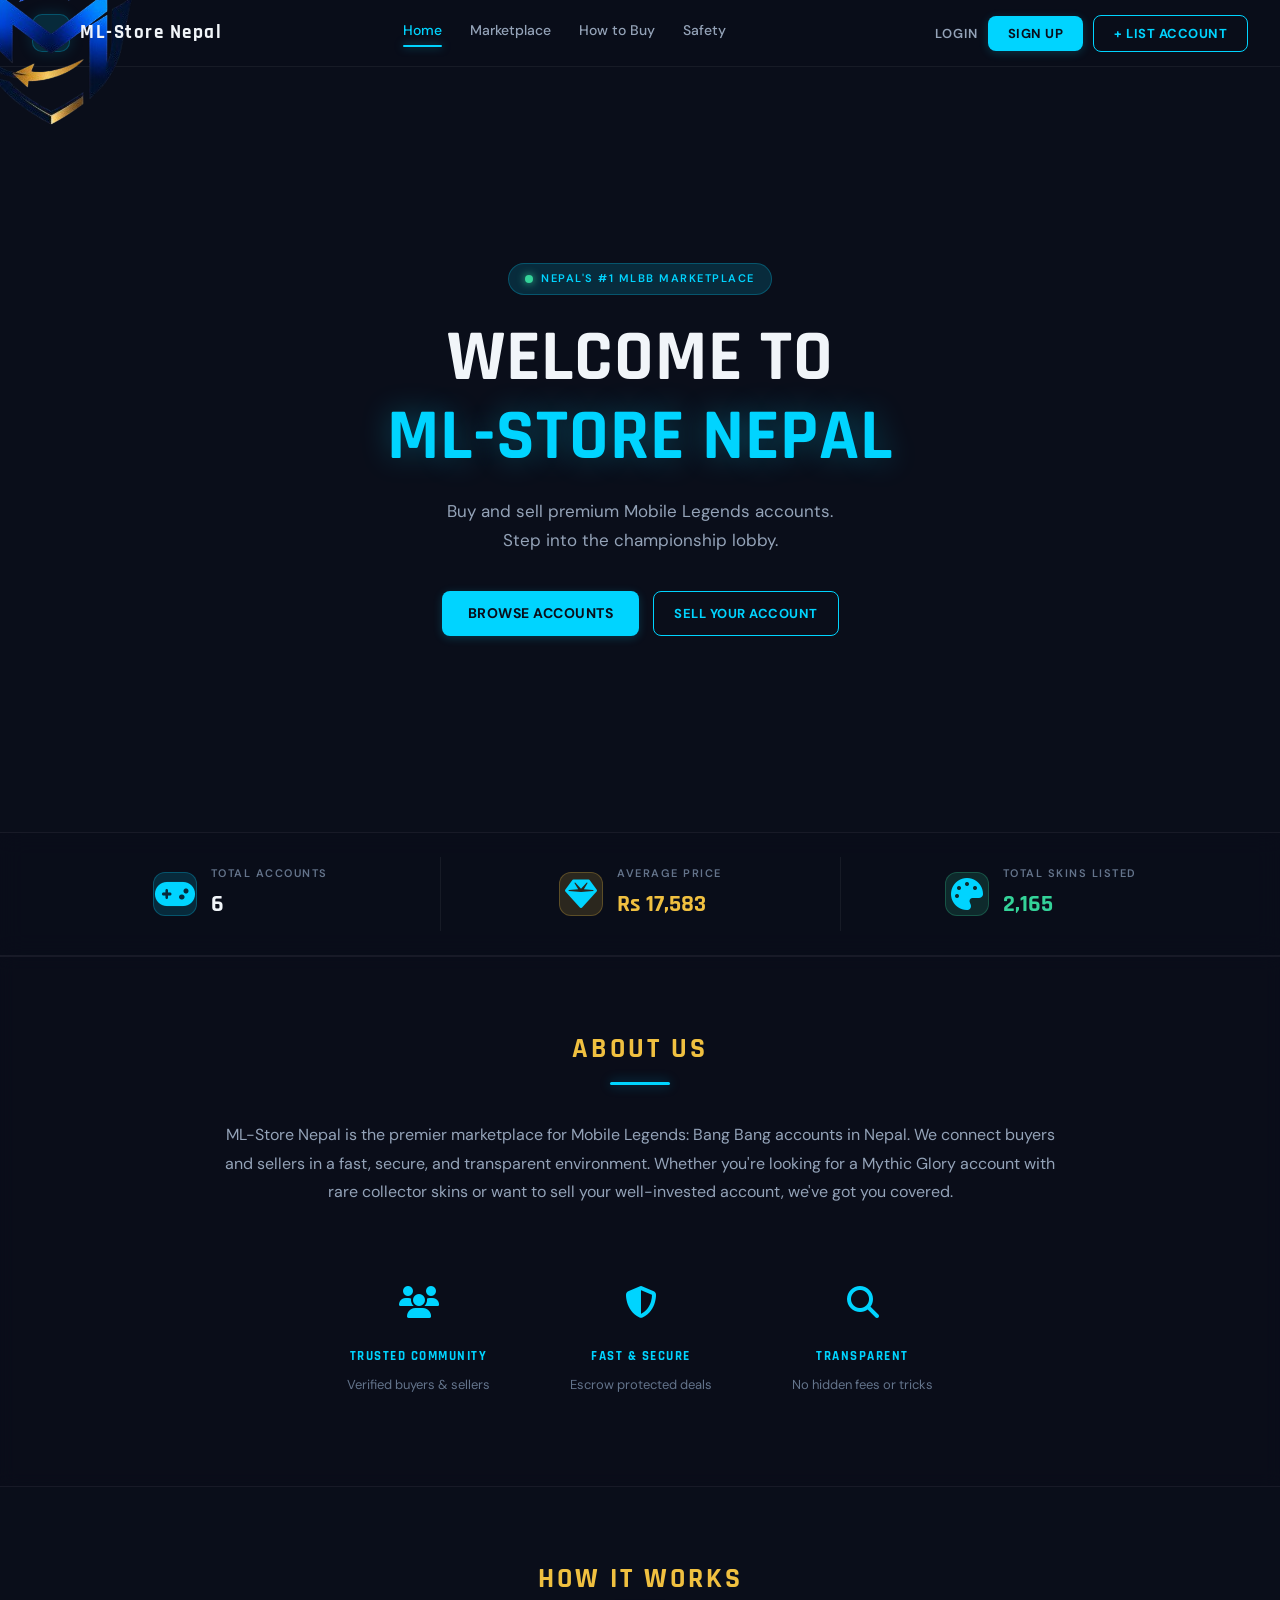
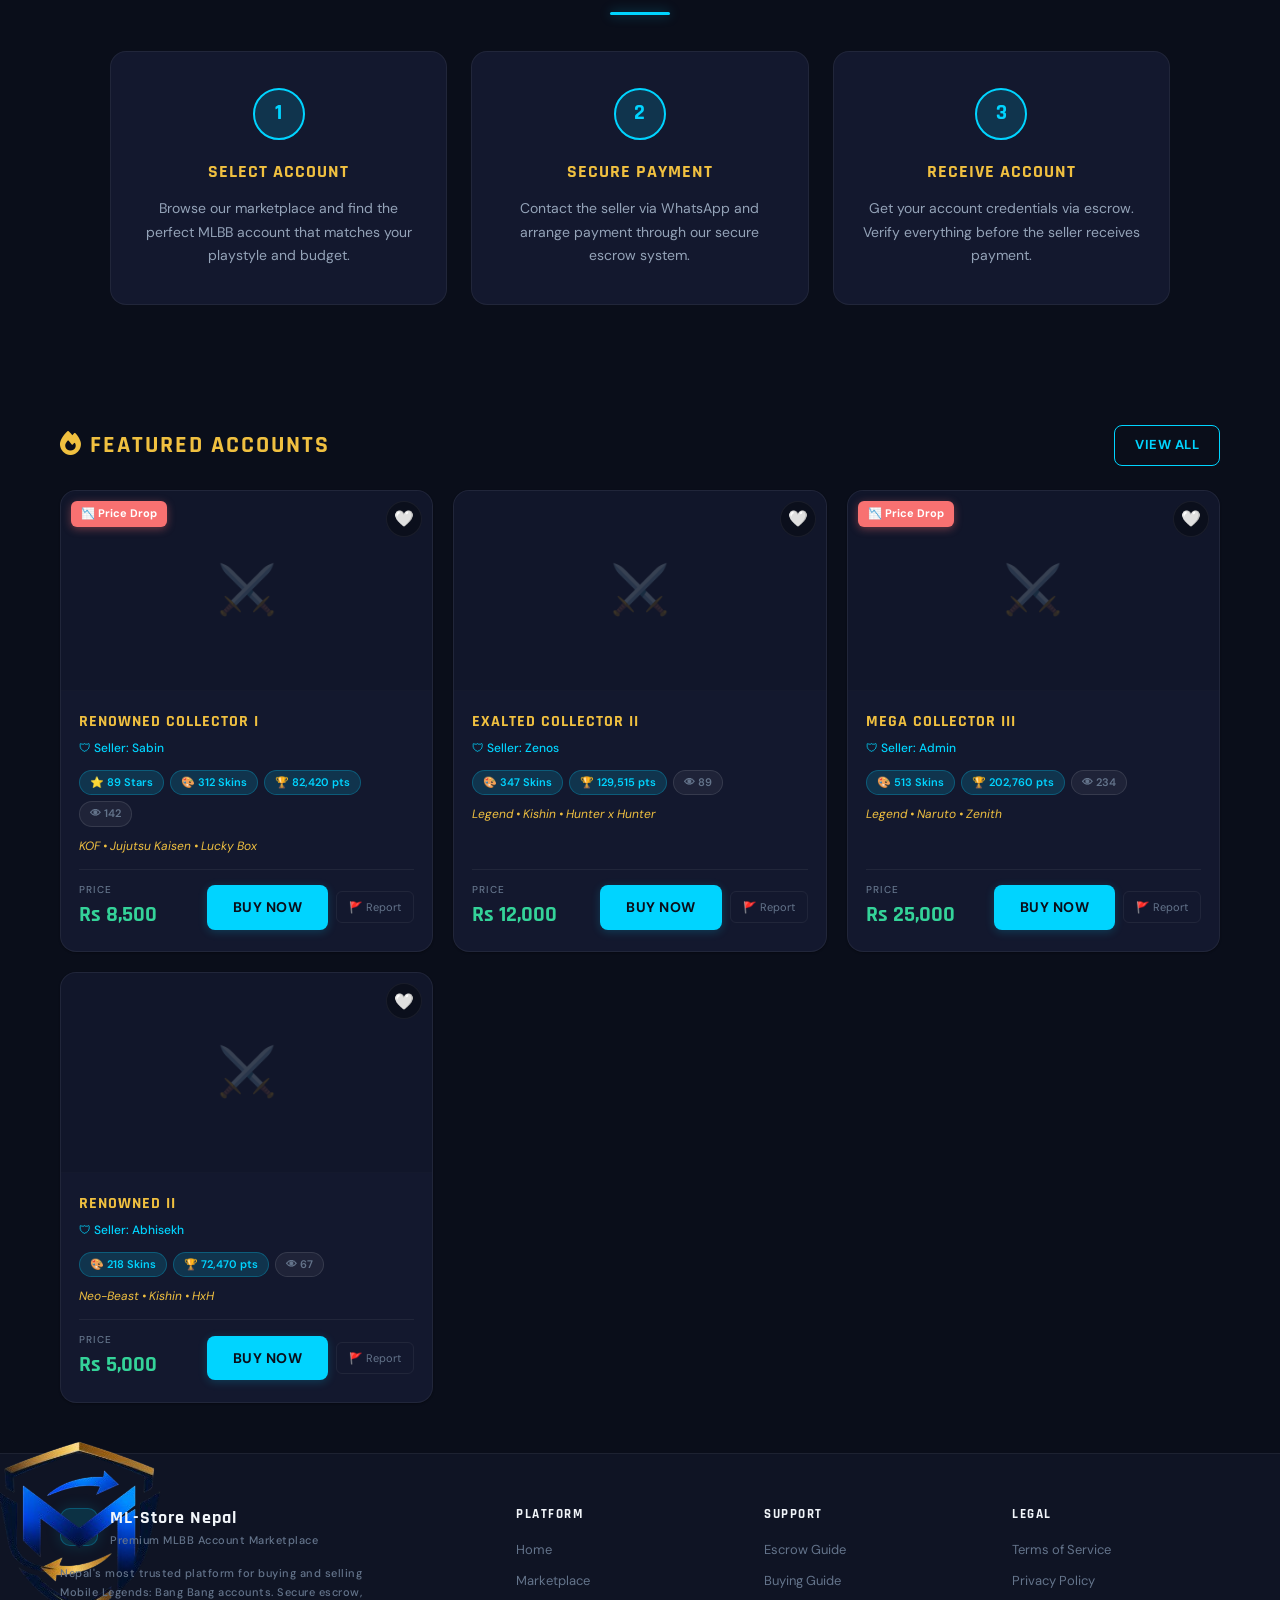
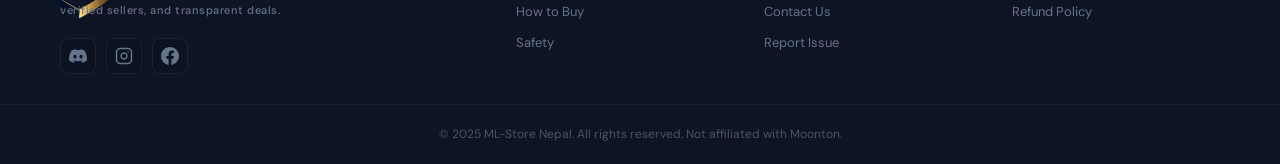
==== commit 94a70131: "Update print statement from 'Hello' to 'Goodbye'" ====
--- a/index.html
+++ b/index.html
@@ -10,7 +10,7 @@
   <link rel="stylesheet" href="style.css">
   <base target="_blank">
   <link rel="stylesheet" href="https://cdnjs.cloudflare.com/ajax/libs/font-awesome/6.5.1/css/all.min.css">
-  <base target="_blank">
+<base target="_blank">
 </head>
 <body>
 
@@ -27,11 +27,8 @@
   <nav id="nav">
     <a href="#" class="nav-logo" onclick="showPage('home'); return false;" style="text-decoration:none">
       <div class="nav-logo-icon">
-        <svg width="22" height="22" viewBox="0 0 24 24" fill="none" stroke="currentColor" stroke-width="2.5" stroke-linecap="round" stroke-linejoin="round">
-          <polygon points="12 2 2 7 12 12 22 7 12 2"></polygon>
-          <polyline points="2 17 12 22 22 17"></polyline>
-          <polyline points="2 12 12 17 22 12"></polyline>
-        </svg>
+
+        <img src="logo.png" alt="ML">
       </div>
       <p>ML-Store Nepal</p>
     </a>
@@ -40,6 +37,7 @@
       <a href="#" onclick="showPage('marketplace'); return false;">Marketplace</a>
       <a href="#" onclick="showPage('how-to-buy'); return false;">How to Buy</a>
       <a href="#" onclick="showPage('safety'); return false;">Safety</a>
+      <div class="nav-underline"></div>
     </div>
     <div class="nav-actions" id="navAuth">
       <button class="btn-login" onclick="showPage('login')">Login</button>
@@ -151,7 +149,7 @@
 
     <section class="featured-section">
       <div class="featured-header">
-        <h2>🔥 Featured Accounts</h2>
+        <h2><i class="fa-solid fa-fire"></i> Featured Accounts</h2>
         <a href="#" class="btn-outline-accent" onclick="showPage('marketplace'); return false;">View All</a>
       </div>
       <div class="id-forsale" id="featuredGrid">
@@ -245,7 +243,7 @@
           </div>
         </div>
         <div class="guide-tip">
-          <h4>💡 Pro Tip</h4>
+          <h4><i class="fa-solid fa-lightbulb"></i> Pro Tip</h4>
           <p>Always ask for a screen recording of the account lobby and inventory before making any payment. If a deal seems too good to be true, it probably is. Stick to verified sellers and use escrow whenever possible.</p>
         </div>
       </section>
@@ -467,12 +465,8 @@
     <div class="footer-top">
       <div class="footer-brand">
         <div class="footer-brand-wrap">
-          <div class="footer-logo">
-            <svg width="28" height="28" viewBox="0 0 24 24" fill="none" stroke="currentColor" stroke-width="2" stroke-linecap="round" stroke-linejoin="round">
-              <polygon points="12 2 2 7 12 12 22 7 12 2"></polygon>
-              <polyline points="2 17 12 22 22 17"></polyline>
-              <polyline points="2 12 12 17 22 12"></polyline>
-            </svg>
+          <div class="nav-logo-icon">
+            <img src="logo.png" alt="ML">
           </div>
           <div>
             <h3>ML-Store Nepal</h3>
@@ -630,7 +624,7 @@
         <button class="modal-close" onclick="closeAuthModal()" aria-label="Close">✕</button>
       </div>
       <div class="modal-body" style="text-align:center; padding: 40px 24px;">
-        <div class="auth-modal-icon">🔒</div>
+        <div class="auth-modal-icon"><i class="fa-solid fa-lock"></i></div>
         <h3 style="color: var(--gold); margin-bottom: 12px; font-family: 'Rajdhani', sans-serif; text-transform: uppercase; letter-spacing: 1px;">Login Required</h3>
         <p style="color: #aaa; margin-bottom: 28px; line-height: 1.6;">You need to be logged in to buy or sell accounts on ML-Store Nepal. Join our community of trusted traders today.</p>
         <div style="display: flex; gap: 12px; justify-content: center; flex-wrap: wrap;">
@@ -652,7 +646,7 @@
 
   <!-- TOAST NOTIFICATION -->
   <div id="toast" class="toast">
-    <span id="toastIcon">✅</span>
+    <span id="toastIcon"><i class="fa-solid fa-check"></i></span>
     <span id="toastMsg">Notification</span>
   </div>
 
--- a/style.css
+++ b/style.css
@@ -1,1386 +1,2269 @@
-@import url('https://fonts.googleapis.com/css2?family=Rajdhani:wght@400;500;600;700&family=Gideon+Roman&family=Noto+Serif:ital,wght@0,100..900;1,100..900&display=swap');
+/* =============================================
+   ML-STORE NEPAL - REFINED STYLESHEET
+   Color Palette: Deep Navy + Electric Cyan + Warm Gold
+   Fonts: Rajdhani (headings) + DM Sans (body)
+   ============================================= */
+
+@import url("https://fonts.googleapis.com/css2?family=Rajdhani:wght@400;500;600;700&family=DM+Sans:ital,wght@0,300;0,400;0,500;0,600;0,700;1,400&display=swap");
 
 * {
-	margin: 0;
-	padding: 0;
-	box-sizing: border-box;
+    margin: 0;
+    padding: 0;
+    box-sizing: border-box;
 }
 
 :root {
-	--cyan: #00d4ff;
-	--gold: #ffd700;
-	--green: #00ff88;
-	--dark-bg: #060c18;
-	--card-bg: #0f1724;
-	--card-bg2: #1a1a2e;
-	--border-dim: #2a2a4a;
+    --accent: #00d4ff;
+    --accent-dim: rgba(0, 212, 255, 0.15);
+    --accent-glow: rgba(0, 212, 255, 0.3);
+    --gold: #f0c040;
+    --gold-dim: rgba(240, 192, 64, 0.15);
+    --green: #34d399;
+    --green-dim: rgba(52, 211, 153, 0.15);
+    --red: #f87171;
+    --red-dim: rgba(248, 113, 113, 0.15);
+    --bg-primary: #0a0e1a;
+    --bg-secondary: #0f1424;
+    --bg-card: #13182e;
+    --bg-card-hover: #181e38;
+    --bg-input: #0d1220;
+    --border-subtle: rgba(255, 255, 255, 0.06);
+    --border-accent: rgba(0, 212, 255, 0.25);
+    --border-gold: rgba(240, 192, 64, 0.25);
+    --text-primary: #f1f5f9;
+    --text-secondary: #94a3b8;
+    --text-muted: #64748b;
+    --text-dim: #475569;
+    --font-heading: "Rajdhani", sans-serif;
+    --font-body: "DM Sans", sans-serif;
+    --shadow-sm: 0 1px 2px rgba(0, 0, 0, 0.3);
+    --shadow-md: 0 4px 12px rgba(0, 0, 0, 0.4);
+    --shadow-lg: 0 8px 30px rgba(0, 0, 0, 0.5);
+    --shadow-glow: 0 0 20px rgba(0, 212, 255, 0.15);
+    --shadow-gold: 0 0 20px rgba(240, 192, 64, 0.15);
+    --transition-fast: 0.2s ease;
+    --transition-base: 0.3s ease;
+    --transition-slow: 0.5s ease;
+}
+
+html {
+    scroll-behavior: smooth;
 }
 
 body {
-	background-color: var(--dark-bg);
-	background-image: url('bg.jpg');
-	background-attachment: fixed;
-	background-repeat: no-repeat;
-	background-size: cover;
-	background-position: center;
-	color: white;
-	font-family: 'Rajdhani', sans-serif;
-	min-height: 100vh;
-}
-
-/* ========== PAGE VISIBILITY (SPA) ========== */
+    background-color: var(--bg-primary);
+    background-image: url("bg.jpg");
+    background-attachment: fixed;
+    color: var(--text-primary);
+
+    background-repeat: no-repeat;
+    background-size: cover;
+    background-position: center;
+    font-family: var(--font-body);
+    font-size: 15px;
+    line-height: 1.6;
+    min-height: 100vh;
+    -webkit-font-smoothing: antialiased;
+    -moz-osx-font-smoothing: grayscale;
+}
+
 .page {
-	display: block;
-}
-
+    display: block;
+    animation: fadeIn 0.4s ease;
+}
 .page.hidden {
-	display: none;
-}
-
-/* ========== FLOATING BADGES ========== */
+    display: none;
+}
+@keyframes fadeIn {
+    from {
+        opacity: 0;
+        transform: translateY(10px);
+    }
+    to {
+        opacity: 1;
+        transform: translateY(0);
+    }
+}
+
 .floating-ranks {
-	position: fixed;
-	inset: 0;
-	pointer-events: none;
-	z-index: 0;
-	overflow: hidden;
+    position: fixed;
+    inset: 0;
+    pointer-events: none;
+    z-index: 2;
+    overflow: hidden;
 }
 
 .floating-badge {
-	position: absolute;
-	bottom: -250px;
-	animation: floatUp linear infinite;
-	display: flex;
-	align-items: center;
-	justify-content: center;
-	border-radius: 50%;
-	font-family: 'Gideon Roman', serif;
-	font-weight: bold;
-	text-align: center;
-	color: white;
-	text-shadow: 0 2px 4px rgba(0,0,0,0.8);
-	opacity: 0;
-}
-
-.badge-1 { width:80px; height:80px; left:10%; animation-duration:15s; animation-delay:0s; background:radial-gradient(circle,rgba(255,215,0,0.4) 0%,transparent 70%); border:1px solid rgba(255,215,0,0.2); }
-.badge-2 { width:120px; height:120px; left:30%; animation-duration:25s; animation-delay:5s; background:radial-gradient(circle,rgba(0,212,255,0.4) 0%,transparent 70%); border:1px solid rgba(0,212,255,0.2); }
-.badge-3 { width:60px; height:60px; left:60%; animation-duration:18s; animation-delay:2s; background:radial-gradient(circle,rgba(255,0,136,0.4) 0%,transparent 70%); border:1px solid rgba(255,0,136,0.2); }
-.badge-4 { width:100px; height:100px; left:80%; animation-duration:22s; animation-delay:8s; background:radial-gradient(circle,rgba(0,255,136,0.4) 0%,transparent 70%); border:1px solid rgba(0,255,136,0.2); }
-.badge-5 { width:90px; height:90px; left:50%; animation-duration:20s; animation-delay:12s; background:radial-gradient(circle,rgba(162,0,255,0.4) 0%,transparent 70%); border:1px solid rgba(162,0,255,0.2); }
+    position: absolute;
+    bottom: -150px;
+    animation: floatUp linear infinite;
+    display: flex;
+    opacity: 0;
+    align-items: center;
+    justify-content: center;
+    border-radius: 50%;
+    font-family: "Gideon Roman", serif;
+    font-weight: bold;
+    text-align: center;
+    color: white;
+    text-shadow: 0 2px 4px rgba(0, 0, 0, 0.8);
+}
+
+.badge-1 {
+    width: 80px;
+    height: 80px;
+    left: 10%;
+    animation-duration: 15s;
+    animation-delay: 0s;
+    background: radial-gradient(circle, rgba(255, 215, 0, 0.4) 0%, transparent 70%);
+    border: 1px solid rgba(255, 215, 0, 0.2);
+}
+.badge-2 {
+    width: 120px;
+    height: 120px;
+    left: 30%;
+    animation-duration: 25s;
+    animation-delay: 5s;
+    background: radial-gradient(circle, rgba(0, 212, 255, 0.4) 0%, transparent 70%);
+    border: 1px solid rgba(0, 212, 255, 0.2);
+}
+.badge-3 {
+    width: 60px;
+    height: 60px;
+    left: 60%;
+    animation-duration: 18s;
+    animation-delay: 2s;
+    background: radial-gradient(circle, rgba(255, 0, 136, 0.4) 0%, transparent 70%);
+    border: 1px solid rgba(255, 0, 136, 0.2);
+}
+.badge-4 {
+    width: 100px;
+    height: 100px;
+    left: 80%;
+    animation-duration: 22s;
+    animation-delay: 8s;
+    background: radial-gradient(circle, rgba(0, 255, 136, 0.4) 0%, transparent 70%);
+    border: 1px solid rgba(0, 255, 136, 0.2);
+}
+.badge-5 {
+    width: 90px;
+    height: 90px;
+    left: 50%;
+    animation-duration: 20s;
+    animation-delay: 12s;
+    background: radial-gradient(circle, rgba(162, 0, 255, 0.4) 0%, transparent 70%);
+    border: 1px solid rgba(162, 0, 255, 0.2);
+}
 
 @keyframes floatUp {
-	0%   { transform: translateY(0) scale(0.5) rotate(0deg); opacity:0; }
-	15%  { opacity: 0.6; }
-	85%  { opacity: 0.6; }
-	100% { transform: translateY(-130vh) scale(1) rotate(360deg); opacity:0; }
-}
-
-/* ========== NAV ========== */
+    0% {
+        transform: translateY(0) scale(0.5) rotate(0deg);
+        opacity: 0;
+    }
+    5%{
+         opacity: 0.5;
+    }
+    10% {
+        opacity: 0.5;
+    }
+    90% {
+        opacity: 0.5;
+    }
+    100% {
+        transform: translateY(-120vh) scale(1) rotate(360deg);
+        opacity: 0;
+    }
+}
+
+/* Nav */
 #nav {
-	display: flex;
-	justify-content: space-between;
-	align-items: center;
-	padding: 15px 40px;
-	background: rgba(6,12,24,0.9);
-	backdrop-filter: blur(12px);
-	border-bottom: 1px solid rgba(0,212,255,0.15);
-	position: sticky;
-	top: 0;
-	z-index: 100;
-}
-
+    display: flex;
+    justify-content: space-between;
+    align-items: center;
+    padding: 14px 32px;
+    background: rgba(10, 14, 26, 0.92);
+    backdrop-filter: blur(16px);
+    -webkit-backdrop-filter: blur(16px);
+    border-bottom: 1px solid var(--border-subtle);
+    position: sticky;
+    top: 0;
+    z-index: 100;
+}
 .nav-logo {
-	display: flex;
-	align-items: center;
-	gap: 10px;
-}
-
+    display: flex;
+    align-items: center;
+    gap: 10px;
+    text-decoration: none;
+}
+input::-webkit-outer-spin-button,
+input::-webkit-inner-spin-button {
+    -webkit-appearance: none;
+    margin: 0;
+}
 .nav-logo-icon {
-	width: 40px; height: 40px;
-	border-radius: 50%;
-	background: rgba(0,212,255,0.2);
-	border: 1px solid rgba(0,212,255,0.5);
-	display: flex;
-	align-items: center;
-	justify-content: center;
-	font-weight: 700;
-	font-size: 18px;
-	box-shadow: 0 0 15px rgba(0,212,255,0.3);
-}
-
+    width: 38px;
+    height: 38px;
+    border-radius: 10px;
+    background: var(--accent-dim);
+    border: 1px solid var(--border-accent);
+    display: flex;
+    align-items: center;
+    justify-content: center;
+    color: var(--accent);
+    box-shadow: 0 0 15px rgba(0, 212, 255, 0.15);
+    transition: var(--transition-base);
+}
+.nav-logo:hover .nav-logo-icon {
+    box-shadow: 0 0 20px rgba(0, 212, 255, 0.3);
+    transform: rotate(5deg);
+}
 .nav-logo p {
-	font-family: 'Rajdhani', sans-serif;
-	font-weight: 700;
-	font-size: 20px;
-	letter-spacing: 2px;
-	color: white;
-}
-
+    font-family: var(--font-heading);
+    font-weight: 700;
+    font-size: 19px;
+    letter-spacing: 1.5px;
+    color: var(--text-primary);
+}
 .nav-links {
-	display: flex;
-	gap: 30px;
-	align-items: center;
-}
-
+    display: flex;
+    gap: 28px;
+    align-items: center;
+}
 .nav-links a {
-	color: #ccc;
-	text-decoration: none;
-	font-weight: 500;
-	font-size: 16px;
-	transition: all 0.3s ease;
-	position: relative;
-	padding-bottom: 6px;
-}
-
+    color: var(--text-secondary);
+    text-decoration: none;
+    font-family: var(--font-body);
+    font-weight: 500;
+    font-size: 14px;
+    transition: var(--transition-fast);
+    position: relative;
+    padding-bottom: 6px;
+}
 .nav-links a:hover {
-	color: var(--cyan);
-	text-shadow: 0 0 5px var(--cyan), 0 0 10px var(--cyan);
-}
-
+    color: var(--accent);
+}
 .nav-links a.active {
-	color: var(--cyan);
-	text-shadow: 0 0 5px var(--cyan), 0 0 10px var(--cyan);
-}
-
+    color: var(--accent);
+}
 .nav-links a.active::after {
-	content: '';
-	position: absolute;
-	bottom: 0;
-	left: 0;
-	right: 0;
-	height: 2px;
-	background: var(--cyan);
-	box-shadow: 0 0 8px var(--cyan);
-	border-radius: 2px;
-}
-
+    content: "";
+    position: absolute;
+    bottom: 0;
+    left: 0;
+    right: 0;
+    height: 2px;
+    background: var(--accent);
+    border-radius: 2px;
+    box-shadow: 0 0 8px rgba(0, 212, 255, 0.5);
+}
 .nav-actions {
-	display: flex;
-	gap: 12px;
-	align-items: center;
-}
-
-/* Auth buttons in nav */
+    display: flex;
+    gap: 10px;
+    align-items: center;
+}
+
+.mobile-menu-btn {
+    display: none;
+    flex-direction: column;
+    gap: 5px;
+    background: none;
+    border: none;
+    cursor: pointer;
+    padding: 6px;
+    z-index: 102;
+}
+.mobile-menu-btn span {
+    display: block;
+    width: 24px;
+    height: 2px;
+    background: var(--text-secondary);
+    border-radius: 2px;
+    transition: var(--transition-fast);
+}
+.mobile-menu-btn.active span:nth-child(1) {
+    transform: rotate(45deg) translate(5px, 5px);
+}
+.mobile-menu-btn.active span:nth-child(2) {
+    opacity: 0;
+}
+.mobile-menu-btn.active span:nth-child(3) {
+    transform: rotate(-45deg) translate(5px, -5px);
+}
+
+.mobile-menu {
+    display: none;
+    position: fixed;
+    top: 0;
+    left: 0;
+    right: 0;
+    bottom: 0;
+    background: rgba(10, 14, 26, 0.98);
+    backdrop-filter: blur(20px);
+    z-index: 99;
+    flex-direction: column;
+    align-items: center;
+    justify-content: center;
+    gap: 24px;
+    padding: 80px 20px;
+}
+.mobile-menu.active {
+    display: flex;
+}
+.mobile-menu a {
+    color: var(--text-primary);
+    text-decoration: none;
+    font-family: var(--font-heading);
+    font-size: 24px;
+    font-weight: 600;
+    letter-spacing: 2px;
+    text-transform: uppercase;
+    transition: var(--transition-fast);
+}
+.mobile-menu a:hover {
+    color: var(--accent);
+}
+.mobile-menu-divider {
+    width: 60px;
+    height: 1px;
+    background: var(--border-subtle);
+}
+
+/* Buttons */
 .btn-login {
-	color: #ccc;
-	text-decoration: none;
-	font-weight: 600;
-	font-size: 14px;
-	transition: all 0.3s ease;
-	text-transform: uppercase;
-	letter-spacing: 1px;
-	background: none;
-	border: none;
-	cursor: pointer;
-	font-family: 'Rajdhani', sans-serif;
-}
-
+    color: var(--text-secondary);
+    text-decoration: none;
+    font-weight: 600;
+    font-size: 13px;
+    transition: var(--transition-fast);
+    text-transform: uppercase;
+    letter-spacing: 1px;
+    background: none;
+    border: none;
+    cursor: pointer;
+    font-family: var(--font-body);
+}
 .btn-login:hover {
-	color: var(--cyan);
-}
-
+    color: var(--accent);
+}
 .btn-signup {
-	display: inline-block;
-	background: linear-gradient(135deg, var(--cyan), #0099cc);
-	color: #060c18;
-	padding: 10px 24px;
-	border-radius: 8px;
-	font-family: 'Rajdhani', sans-serif;
-	font-size: 14px;
-	font-weight: 700;
-	letter-spacing: 1px;
-	text-transform: uppercase;
-	text-decoration: none;
-	transition: all 0.3s ease;
-	border: none;
-	cursor: pointer;
-	white-space: nowrap;
-	box-shadow: 0 0 15px rgba(0,212,255,0.2);
-}
-
+    display: inline-block;
+    background: var(--accent);
+    color: var(--bg-primary);
+    padding: 9px 20px;
+    border-radius: 8px;
+    font-family: var(--font-body);
+    font-size: 13px;
+    font-weight: 700;
+    letter-spacing: 0.5px;
+    text-transform: uppercase;
+    text-decoration: none;
+    transition: var(--transition-base);
+    border: none;
+    cursor: pointer;
+    white-space: nowrap;
+    box-shadow: 0 2px 10px rgba(0, 212, 255, 0.2);
+}
 .btn-signup:hover {
-	background: linear-gradient(135deg, var(--gold), #ffa500);
-	box-shadow: 0 0 20px rgba(255,215,0,0.4);
-	transform: translateY(-1px);
-}
-
-/* ========== USER PROFILE DROPDOWN ========== */
+    background: var(--gold);
+    box-shadow: 0 4px 16px rgba(240, 192, 64, 0.3);
+    transform: translateY(-1px);
+}
+.buy-btn {
+    display: inline-flex;
+    align-items: center;
+    justify-content: center;
+    gap: 6px;
+    background: var(--accent);
+    color: var(--bg-primary);
+    padding: 11px 26px;
+    border-radius: 8px;
+    text-decoration: none;
+    font-family: var(--font-body);
+    font-weight: 700;
+    font-size: 14px;
+    text-transform: uppercase;
+    letter-spacing: 0.5px;
+    transition: var(--transition-base);
+    border: none;
+    cursor: pointer;
+    box-shadow: 0 2px 10px rgba(0, 212, 255, 0.2);
+}
+.buy-btn:hover {
+    background: var(--gold);
+    box-shadow: 0 4px 16px rgba(240, 192, 64, 0.3);
+    transform: translateY(-1px);
+}
+.buy-btn:disabled {
+    opacity: 0.6;
+    cursor: not-allowed;
+    transform: none;
+}
+.btn-outline-accent {
+    display: inline-flex;
+    align-items: center;
+    justify-content: center;
+    gap: 6px;
+    border: 1.5px solid var(--accent);
+    color: var(--accent);
+    background: transparent;
+    padding: 9px 20px;
+    border-radius: 8px;
+    font-family: var(--font-body);
+    font-size: 13px;
+    font-weight: 700;
+    letter-spacing: 0.5px;
+    text-transform: uppercase;
+    text-decoration: none;
+    transition: var(--transition-base);
+    cursor: pointer;
+    white-space: nowrap;
+}
+.btn-outline-accent:hover {
+    background: var(--accent);
+    color: var(--bg-primary);
+    box-shadow: 0 0 20px rgba(0, 212, 255, 0.25);
+}
+
+/* User Profile Dropdown */
 .user-profile {
-	position: relative;
-	display: flex;
-	align-items: center;
-	gap: 10px;
-	cursor: pointer;
-	padding: 6px 12px;
-	border-radius: 10px;
-	transition: all 0.3s ease;
-}
-
+    position: relative;
+    display: flex;
+    align-items: center;
+    gap: 8px;
+    cursor: pointer;
+    padding: 5px 10px;
+    border-radius: 10px;
+    transition: var(--transition-fast);
+}
 .user-profile:hover {
-	background: rgba(0,212,255,0.08);
-}
-
+    background: var(--accent-dim);
+}
 .user-avatar {
-	width: 36px;
-	height: 36px;
-	border-radius: 50%;
-	background: linear-gradient(135deg, var(--cyan), #0099cc);
-	display: flex;
-	align-items: center;
-	justify-content: center;
-	font-weight: 700;
-	font-size: 14px;
-	color: #060c18;
-	border: 2px solid rgba(0,212,255,0.4);
-}
-
+    width: 34px;
+    height: 34px;
+    border-radius: 50%;
+    background: var(--accent);
+    display: flex;
+    align-items: center;
+    justify-content: center;
+    font-family: var(--font-heading);
+    font-weight: 700;
+    font-size: 13px;
+    color: var(--bg-primary);
+    border: 2px solid var(--border-accent);
+}
 .user-name {
-	color: white;
-	font-weight: 600;
-	font-size: 14px;
-	letter-spacing: 0.5px;
-}
-
+    color: var(--text-primary);
+    font-weight: 600;
+    font-size: 13px;
+    letter-spacing: 0.3px;
+}
 .user-dropdown {
-	position: absolute;
-	top: calc(100% + 10px);
-	right: 0;
-	background: var(--card-bg);
-	border: 1px solid rgba(0,212,255,0.2);
-	border-radius: 12px;
-	padding: 8px 0;
-	min-width: 180px;
-	box-shadow: 0 10px 40px rgba(0,0,0,0.5);
-	opacity: 0;
-	visibility: hidden;
-	transform: translateY(-8px);
-	transition: all 0.25s ease;
-	z-index: 101;
-}
-
+    position: absolute;
+    top: calc(100% + 8px);
+    right: 0;
+    background: var(--bg-card);
+    border: 1px solid var(--border-subtle);
+    border-radius: 12px;
+    padding: 6px 0;
+    min-width: 180px;
+    box-shadow: var(--shadow-lg);
+    opacity: 0;
+    visibility: hidden;
+    transform: translateY(-6px);
+    transition: var(--transition-fast);
+    z-index: 101;
+}
 .user-profile.active .user-dropdown {
-	opacity: 1;
-	visibility: visible;
-	transform: translateY(0);
-}
-
+    opacity: 1;
+    visibility: visible;
+    transform: translateY(0);
+}
 .dropdown-item {
-	display: flex;
-	align-items: center;
-	gap: 10px;
-	padding: 10px 16px;
-	color: #ccc;
-	font-size: 14px;
-	font-weight: 500;
-	cursor: pointer;
-	transition: all 0.2s;
-	border: none;
-	background: none;
-	width: 100%;
-	font-family: 'Rajdhani', sans-serif;
-	text-align: left;
-}
-
+    display: flex;
+    align-items: center;
+    gap: 10px;
+    padding: 10px 16px;
+    color: var(--text-secondary);
+    font-size: 13px;
+    font-weight: 500;
+    cursor: pointer;
+    transition: var(--transition-fast);
+    border: none;
+    background: none;
+    width: 100%;
+    font-family: var(--font-body);
+    text-align: left;
+}
 .dropdown-item:hover {
-	background: rgba(0,212,255,0.1);
-	color: var(--cyan);
-}
-
+    background: var(--accent-dim);
+    color: var(--accent);
+}
 .dropdown-divider {
-	height: 1px;
-	background: rgba(255,255,255,0.08);
-	margin: 6px 12px;
-}
-
-/* ========== BUTTONS ========== */
-.buy-btn {
-	display: inline-block;
-	background: linear-gradient(90deg, #00d4ff, #0099cc);
-	color: #060c18;
-	padding: 12px 28px;
-	border-radius: 8px;
-	text-decoration: none;
-	font-weight: 700;
-	font-size: 15px;
-	text-transform: uppercase;
-	letter-spacing: 1px;
-	transition: all 0.3s ease;
-	border: none;
-	cursor: pointer;
-	font-family: 'Rajdhani', sans-serif;
-}
-
-.buy-btn:hover {
-	background: linear-gradient(90deg, #ffd700, #ffa500);
-	box-shadow: 0 0 15px rgba(255,215,0,0.4);
-}
-
-.btn-outline-cyan {
-	display: inline-block;
-	border: 2px solid var(--cyan);
-	color: var(--cyan);
-	background: transparent;
-	padding: 10px 22px;
-	border-radius: 8px;
-	font-family: 'Rajdhani', sans-serif;
-	font-size: 14px;
-	font-weight: 700;
-	letter-spacing: 1px;
-	text-transform: uppercase;
-	text-decoration: none;
-	transition: all 0.3s ease;
-	cursor: pointer;
-	white-space: nowrap;
-}
-
-.btn-outline-cyan:hover {
-	background: var(--cyan);
-	color: #060c18;
-	box-shadow: 0 0 20px rgba(0,212,255,0.4);
-}
-
-/* ========== HERO ========== */
+    height: 1px;
+    background: var(--border-subtle);
+    margin: 6px 12px;
+}
+
+/* Hero */
 .hero {
-	height: 90vh;
-	display: flex;
-	align-items: center;
-	justify-content: center;
-	text-align: center;
-	position: relative;
-	z-index: 1;
-	padding: 20px;
-}
-
+    min-height: 85vh;
+    display: flex;
+    align-items: center;
+    justify-content: center;
+    text-align: center;
+    position: relative;
+    z-index: 1;
+    padding: 20px;
+}
 .hero-badge {
-	display: inline-flex;
-	align-items: center;
-	gap: 8px;
-	padding: 6px 16px;
-	border-radius: 999px;
-	border: 1px solid rgba(0,212,255,0.3);
-	background: rgba(0,212,255,0.1);
-	font-size: 12px;
-	font-weight: 700;
-	color: var(--cyan);
-	letter-spacing: 2px;
-	text-transform: uppercase;
-	margin-bottom: 24px;
-}
-
+    display: inline-flex;
+    align-items: center;
+    gap: 8px;
+    padding: 6px 16px;
+    border-radius: 999px;
+    border: 1px solid var(--border-accent);
+    background: var(--accent-dim);
+    font-family: var(--font-body);
+    font-size: 11px;
+    font-weight: 600;
+    color: var(--accent);
+    letter-spacing: 1.5px;
+    text-transform: uppercase;
+    margin-bottom: 24px;
+}
+.hero-badge .dot {
+    width: 8px;
+    height: 8px;
+    border-radius: 50%;
+    background: var(--green);
+    box-shadow: 0 0 8px var(--green);
+    animation: pulse 2s infinite;
+}
+@keyframes pulse {
+    0%,
+    100% {
+        opacity: 1;
+    }
+    50% {
+        opacity: 0.5;
+    }
+}
 .hero-text h1 {
-	font-family: 'Rajdhani', sans-serif;
-	font-size: clamp(40px, 8vw, 80px);
-	font-weight: 700;
-	letter-spacing: 2px;
-	text-transform: uppercase;
-	line-height: 1.1;
-	margin-bottom: 20px;
-}
-
+    font-family: var(--font-heading);
+    font-size: clamp(36px, 7vw, 72px);
+    font-weight: 700;
+    letter-spacing: 1px;
+    text-transform: uppercase;
+    line-height: 1.1;
+    margin-bottom: 20px;
+    color: var(--text-primary);
+}
 .hero-text h1 span {
-	color: var(--cyan);
-	text-shadow: 0 0 20px rgba(0,212,255,0.5);
-}
-
+    color: var(--accent);
+    text-shadow: 0 0 30px rgba(0, 212, 255, 0.3);
+}
 .hero-text p {
-	font-size: 18px;
-	color: #ddd;
-	font-family: 'Noto Serif', serif;
-	font-style: italic;
-	margin-bottom: 36px;
-	line-height: 1.6;
-	text-shadow: 0 2px 8px rgba(0,0,0,0.6);
-}
-
+    font-family: var(--font-body);
+    font-size: 17px;
+    color: var(--text-secondary);
+    margin-bottom: 36px;
+    line-height: 1.7;
+    max-width: 500px;
+    margin-left: auto;
+    margin-right: auto;
+}
 .hero-btns {
-	display: flex;
-	gap: 16px;
-	justify-content: center;
-	flex-wrap: wrap;
-}
-
-/* ========== STATS BAR ========== */
+    display: flex;
+    gap: 14px;
+    justify-content: center;
+    flex-wrap: wrap;
+}
+
+/* Stats Bar */
 .stats-bar {
-	display: grid;
-	grid-template-columns: repeat(3, 1fr);
-	gap: 0;
-	background: rgba(6,12,24,0.9);
-	backdrop-filter: blur(8px);
-	border-top: 1px solid rgba(0,212,255,0.2);
-	border-bottom: 1px solid rgba(0,212,255,0.2);
-	padding: 20px 40px;
-	position: relative;
-	z-index: 2;
-}
-
+    display: grid;
+    grid-template-columns: repeat(3, 1fr);
+    gap: 0;
+    background: rgba(10, 14, 26, 0.85);
+    backdrop-filter: blur(12px);
+    border-top: 1px solid var(--border-subtle);
+    border-bottom: 1px solid var(--border-subtle);
+    padding: 24px 40px;
+    position: relative;
+    z-index: 2;
+}
 .stat-item {
-	display: flex;
-	align-items: center;
-	gap: 16px;
-	justify-content: center;
-	padding: 8px 20px;
-}
-
+    display: flex;
+    align-items: center;
+    gap: 14px;
+    justify-content: center;
+    padding: 8px 20px;
+}
 .stat-item + .stat-item {
-	border-left: 1px solid rgba(0,212,255,0.2);
-}
-
-.stat-icon {
-	font-size: 28px;
-}
-
+    border-left: 1px solid var(--border-subtle);
+}
+.stat-icon-wrap {
+    width: 44px;
+    height: 44px;
+    border-radius: 12px;
+    background: var(--accent-dim);
+    display: flex;
+    align-items: center;
+    justify-content: center;
+    font-size: 20px;
+    border: 1px solid var(--border-accent);
+    color: var(--accent);
+}
+.stat-icon-wrap.gold {
+    background: var(--gold-dim);
+    border-color: var(--border-gold);
+    color: var(--gold);
+}
+.stat-icon-wrap.green {
+    background: var(--green-dim);
+    border-color: rgba(52, 211, 153, 0.25);
+    color: var(--green);
+}
 .stat-label {
-	font-size: 11px;
-	text-transform: uppercase;
-	letter-spacing: 2px;
-	color: #aaa;
-	font-weight: 700;
-	margin-bottom: 2px;
-}
-
+    font-size: 11px;
+    text-transform: uppercase;
+    letter-spacing: 1.5px;
+    color: var(--text-muted);
+    font-weight: 600;
+    margin-bottom: 2px;
+    font-family: var(--font-body);
+}
 .stat-value {
-	font-size: 26px;
-	font-weight: 700;
-	font-family: 'Rajdhani', sans-serif;
-	color: white;
-}
-
-.stat-value.gold { color: var(--gold); }
-.stat-value.green { color: var(--green); }
-
-/* ========== PAGE HEADER ========== */
+    font-size: 24px;
+    font-weight: 700;
+    font-family: var(--font-heading);
+    color: var(--text-primary);
+}
+.stat-value.gold {
+    color: var(--gold);
+}
+.stat-value.green {
+    color: var(--green);
+}
+
+/* Page Header */
 .page-header {
-	padding: 120px 20px 60px;
-	text-align: center;
-	position: relative;
-	z-index: 1;
-}
-
+    padding: 100px 20px 50px;
+    text-align: center;
+    position: relative;
+    z-index: 1;
+}
 .page-header h1 {
-	font-size: clamp(32px, 6vw, 56px);
-	text-transform: uppercase;
-	letter-spacing: 2px;
-	margin-bottom: 12px;
-	font-family: 'Rajdhani', sans-serif;
-	text-shadow: 0 2px 10px rgba(0,0,0,0.5);
-}
-
+    font-family: var(--font-heading);
+    font-size: clamp(30px, 5vw, 52px);
+    text-transform: uppercase;
+    letter-spacing: 2px;
+    margin-bottom: 12px;
+    color: var(--text-primary);
+}
 .page-header h1 span {
-	color: var(--cyan);
-}
-
+    color: var(--accent);
+}
 .page-header p {
-	color: #ddd;
-	font-family: 'Noto Serif', serif;
-	font-style: italic;
-	font-size: 17px;
-	text-shadow: 0 2px 8px rgba(0,0,0,0.5);
-}
-
-/* ========== SECTION UTILS ========== */
+    color: var(--text-secondary);
+    font-family: var(--font-body);
+    font-size: 16px;
+    max-width: 500px;
+    margin: 0 auto;
+}
+
+/* Section Utils */
 .section-title {
-	text-align: center;
-	color: var(--gold);
-	font-size: 32px;
-	font-family: 'Rajdhani', sans-serif;
-	text-transform: uppercase;
-	letter-spacing: 3px;
-	margin-bottom: 10px;
-	text-shadow: 0 2px 8px rgba(0,0,0,0.5);
-}
-
+    text-align: center;
+    color: var(--gold);
+    font-family: var(--font-heading);
+    font-size: 28px;
+    text-transform: uppercase;
+    letter-spacing: 3px;
+    margin-bottom: 10px;
+}
 .section-divider {
-	width: 80px;
-	height: 3px;
-	background: var(--cyan);
-	margin: 0 auto 40px;
-	border-radius: 99px;
-	box-shadow: 0 0 10px rgba(0,212,255,0.5);
-}
-
-.section-subtitle {
-	text-align: center;
-	color: #888;
-	font-family: 'Noto Serif', serif;
-	font-style: italic;
-	font-size: 16px;
-	margin-top: -30px;
-	margin-bottom: 40px;
-}
-
-/* ========== CONTENT BACKDROP ========== */
+    width: 60px;
+    height: 3px;
+    background: var(--accent);
+    margin: 0 auto 36px;
+    border-radius: 99px;
+    box-shadow: 0 0 12px rgba(0, 212, 255, 0.4);
+}
 .content-backdrop {
-	background: rgba(6,12,24,0.88);
-	backdrop-filter: blur(4px);
-	border-top: 1px solid rgba(0,212,255,0.1);
-	border-bottom: 1px solid rgba(0,212,255,0.1);
-}
-
-/* ========== ABOUT SECTION ========== */
+    background: rgba(10, 14, 26, 0.7);
+    backdrop-filter: blur(8px);
+    border-top: 1px solid var(--border-subtle);
+    border-bottom: 1px solid var(--border-subtle);
+}
+
+/* About Section */
 .about-section {
-	padding: 80px 20px;
-	max-width: 1000px;
-	margin: 0 auto;
-	text-align: center;
-	position: relative;
-	z-index: 2;
-}
-
+    padding: 70px 20px;
+    max-width: 900px;
+    margin: 0 auto;
+    text-align: center;
+    position: relative;
+    z-index: 2;
+}
 .about-section p {
-	color: #ccc;
-	font-size: 17px;
-	line-height: 1.8;
-	font-family: 'Noto Serif', serif;
-	text-shadow: 0 1px 4px rgba(0,0,0,0.4);
-}
-
+    color: var(--text-secondary);
+    font-size: 16px;
+    line-height: 1.8;
+    font-family: var(--font-body);
+}
+.trust-badge .icon i,
+.step-number i,
+.safety-icon i,
+.stat-icon-wrap i {
+    color: var(--accent);
+    font-size: 2rem;
+}
 .trust-badges {
-	display: flex;
-	justify-content: center;
-	gap: 50px;
-	margin-top: 50px;
-	flex-wrap: wrap;
-}
-
+    display: flex;
+    justify-content: center;
+    gap: 40px;
+    margin-top: 44px;
+    flex-wrap: wrap;
+}
 .trust-badge {
-	text-align: center;
-	padding: 20px;
-}
-
+    text-align: center;
+    padding: 20px;
+    max-width: 200px;
+}
 .trust-badge .icon {
-	font-size: 42px;
-	margin-bottom: 14px;
-	display: block;
-	text-shadow: 0 2px 8px rgba(0,0,0,0.5);
-}
-
+    font-size: 38px;
+    margin-bottom: 14px;
+    display: block;
+}
 .trust-badge h4 {
-	color: var(--cyan);
-	font-size: 14px;
-	text-transform: uppercase;
-	letter-spacing: 1.5px;
-	margin-bottom: 6px;
-}
-
+    color: var(--accent);
+    font-family: var(--font-heading);
+    font-size: 13px;
+    text-transform: uppercase;
+    letter-spacing: 1.5px;
+    margin-bottom: 6px;
+}
 .trust-badge p {
-	color: #999;
-	font-size: 13px;
-	font-family: 'Rajdhani', sans-serif;
-}
-
-/* ========== HOW IT WORKS ========== */
+    color: var(--text-muted);
+    font-size: 13px;
+    font-family: var(--font-body);
+}
+
+/* How It Works */
 .how-it-works {
-	padding: 80px 20px;
-	max-width: 1200px;
-	margin: 0 auto;
-	position: relative;
-	z-index: 2;
-}
-
+    padding: 70px 20px;
+    max-width: 1100px;
+    margin: 0 auto;
+    position: relative;
+    z-index: 2;
+}
 .steps-grid {
-	display: grid;
-	grid-template-columns: repeat(auto-fit, minmax(280px, 1fr));
-	gap: 30px;
-	margin-top: 40px;
-}
-
+    display: grid;
+    grid-template-columns: repeat(auto-fit, minmax(260px, 1fr));
+    gap: 24px;
+    margin-top: 36px;
+}
 .step-card {
-	background: linear-gradient(180deg, var(--card-bg) 0%, var(--card-bg2) 100%);
-	border: 1px solid var(--border-dim);
-	border-radius: 16px;
-	padding: 40px 30px;
-	text-align: center;
-	transition: all 0.3s ease;
-}
-
+    background: var(--bg-card);
+    border: 1px solid var(--border-subtle);
+    border-radius: 16px;
+    padding: 36px 28px;
+    text-align: center;
+    transition: var(--transition-base);
+}
 .step-card:hover {
-	transform: translateY(-8px);
-	border-color: var(--cyan);
-	box-shadow: 0 8px 30px rgba(0,212,255,0.15);
-}
-
+    transform: translateY(-6px);
+    border-color: var(--border-accent);
+    box-shadow: var(--shadow-glow);
+}
 .step-number {
-	width: 60px;
-	height: 60px;
-	border-radius: 50%;
-	background: rgba(0,212,255,0.1);
-	border: 2px solid var(--cyan);
-	display: flex;
-	align-items: center;
-	justify-content: center;
-	font-size: 24px;
-	font-weight: 700;
-	color: var(--cyan);
-	margin: 0 auto 20px;
-}
-
+    width: 52px;
+    height: 52px;
+    border-radius: 50%;
+    background: var(--accent-dim);
+    border: 2px solid var(--accent);
+    display: flex;
+    align-items: center;
+    justify-content: center;
+    font-family: var(--font-heading);
+    font-size: 22px;
+    font-weight: 700;
+    color: var(--accent);
+    margin: 0 auto 18px;
+}
 .step-card h3 {
-	color: var(--gold);
-	font-size: 20px;
-	margin-bottom: 12px;
-	text-transform: uppercase;
-	letter-spacing: 1px;
-}
-
+    color: var(--gold);
+    font-family: var(--font-heading);
+    font-size: 18px;
+    margin-bottom: 10px;
+    text-transform: uppercase;
+    letter-spacing: 1px;
+}
 .step-card p {
-	color: #bbb;
-	line-height: 1.6;
-	font-size: 15px;
-}
-
-/* ========== FEATURED ACCOUNTS ========== */
+    color: var(--text-secondary);
+    line-height: 1.7;
+    font-size: 14px;
+    font-family: var(--font-body);
+}
+
+/* Featured Accounts */
 .featured-section {
-	padding: 60px 20px;
-	max-width: 1300px;
-	margin: 0 auto;
-	position: relative;
-	z-index: 2;
-}
-
+    padding: 50px 20px;
+    max-width: 1200px;
+    margin: 0 auto;
+    position: relative;
+    z-index: 2;
+}
 .featured-header {
-	display: flex;
-	justify-content: space-between;
-	align-items: center;
-	margin-bottom: 30px;
-	flex-wrap: wrap;
-	gap: 16px;
-}
-
+    display: flex;
+    justify-content: space-between;
+    align-items: center;
+    margin-bottom: 24px;
+    flex-wrap: wrap;
+    gap: 14px;
+}
 .featured-header h2 {
-	color: var(--gold);
-	font-size: 28px;
-	text-transform: uppercase;
-	letter-spacing: 2px;
-	text-shadow: 0 2px 8px rgba(0,0,0,0.5);
-}
-
-/* ========== MARKETPLACE SECTION ========== */
+    color: var(--gold);
+    font-family: var(--font-heading);
+    font-size: 24px;
+    text-transform: uppercase;
+    letter-spacing: 2px;
+}
+
+/* Marketplace Section */
 .game-id {
-	padding: 40px 20px 60px;
-	position: relative;
-	z-index: 2;
-	max-width: 1300px;
-	margin: 0 auto;
-}
-
-/* ========== FILTER BAR ========== */
+    padding: 30px 20px 50px;
+    position: relative;
+    z-index: 2;
+    max-width: 1200px;
+    margin: 0 auto;
+}
+
+/* Filter Bar */
 .filter-bar {
-	background: var(--card-bg);
-	border: 1px solid rgba(0,212,255,0.2);
-	border-radius: 12px;
-	padding: 20px 24px;
-	margin-bottom: 30px;
-	display: flex;
-	flex-wrap: wrap;
-	gap: 16px;
-	align-items: flex-end;
-}
-
+    background: var(--bg-card);
+    border: 1px solid var(--border-subtle);
+    border-radius: 14px;
+    padding: 18px 22px;
+    margin-bottom: 24px;
+    display: flex;
+    flex-wrap: wrap;
+    gap: 14px;
+    align-items: flex-end;
+}
 .filter-group {
-	display: flex;
-	flex-direction: column;
-	gap: 6px;
-	flex: 1;
-	min-width: 180px;
-}
-
+    display: flex;
+    flex-direction: column;
+    gap: 5px;
+    flex: 1;
+    min-width: 160px;
+}
+.filter-group.search-group {
+    flex: 2;
+    min-width: 220px;
+}
 .filter-group label {
-	font-size: 11px;
-	font-weight: 700;
-	text-transform: uppercase;
-	letter-spacing: 1.5px;
-	color: var(--cyan);
-}
-
+    font-size: 10px;
+    font-weight: 600;
+    text-transform: uppercase;
+    letter-spacing: 1.5px;
+    color: var(--accent);
+    font-family: var(--font-body);
+}
 .filter-group input,
 .filter-group select {
-	background: rgba(6,12,24,0.8);
-	border: 1px solid rgba(0,212,255,0.3);
-	color: white;
-	padding: 10px 14px;
-	border-radius: 8px;
-	font-family: 'Rajdhani', sans-serif;
-	font-size: 15px;
-	outline: none;
-	transition: all 0.3s ease;
-	appearance: none;
-}
-
+    background: var(--bg-input);
+    border: 1px solid var(--border-subtle);
+    color: var(--text-primary);
+    padding: 10px 12px;
+    border-radius: 8px;
+    font-family: var(--font-body);
+    font-size: 14px;
+    outline: none;
+    transition: var(--transition-fast);
+    appearance: none;
+    -webkit-appearance: none;
+}
 .filter-group input:focus,
 .filter-group select:focus {
-	border-color: var(--cyan);
-	box-shadow: 0 0 10px rgba(0,212,255,0.2);
-}
-
+    border-color: var(--accent);
+    box-shadow: 0 0 0 3px rgba(0, 212, 255, 0.1);
+}
 .filter-group input::placeholder {
-	color: #555;
-}
-
+    color: var(--text-dim);
+}
 .search-wrap {
-	position: relative;
-}
-
-.search-icon {
-	position: absolute;
-	left: 12px;
-	top: 50%;
-	transform: translateY(-50%);
-	font-size: 14px;
-}
-
+    position: relative;
+}
+.search-wrap .search-icon {
+    position: absolute;
+    left: 12px;
+    top: 50%;
+    transform: translateY(-50%);
+    color: var(--text-muted);
+    pointer-events: none;
+}
 .search-wrap input {
-	width: 100%;
-	padding-left: 36px;
-}
-
-/* ========== ACCOUNT CARDS ========== */
+    width: 100%;
+    padding-left: 38px;
+}
+
+/* Account Cards */
 .id-forsale {
-	display: grid;
-	grid-template-columns: repeat(auto-fill, minmax(280px, 1fr));
-	gap: 24px;
-}
-
+    display: grid;
+    grid-template-columns: repeat(auto-fill, minmax(280px, 1fr));
+    gap: 20px;
+}
 .account-card {
-	background: linear-gradient(180deg, var(--card-bg) 0%, var(--card-bg2) 100%);
-	border-radius: 16px;
-	overflow: hidden;
-	border: 1px solid var(--border-dim);
-	transition: all 0.3s ease;
-	box-shadow: 0 4px 15px rgba(0,0,0,0.3);
-	display: flex;
-	flex-direction: column;
-}
-
+    background: var(--bg-card);
+    border-radius: 16px;
+    overflow: hidden;
+    border: 1px solid var(--border-subtle);
+    transition: var(--transition-base);
+    box-shadow: var(--shadow-sm);
+    display: flex;
+    flex-direction: column;
+    cursor: pointer;
+}
 .account-card:hover {
-	transform: translateY(-8px);
-	border-color: var(--cyan);
-	box-shadow: 0 8px 30px rgba(0,212,255,0.2), inset 0 0 10px rgba(0,212,255,0.05);
-}
-
+    transform: translateY(-6px);
+    border-color: var(--border-accent);
+    box-shadow: var(--shadow-glow);
+}
+.card-image-wrap {
+    position: relative;
+    width: 100%;
+    height: 200px;
+}
 .account-card .card-image {
-	width: 100%;
-	height: 220px;
-	object-fit: cover;
-	object-position: center top;
-	border-bottom: 1px solid var(--border-dim);
-	display: block;
-}
-
+    width: 100%;
+    height: 200px;
+    object-fit: cover;
+    object-position: center top;
+    border-bottom: 1px solid var(--border-subtle);
+    display: block;
+    background: var(--bg-input);
+}
 .card-image-placeholder {
-	width: 100%;
-	height: 220px;
-	background: #0a1122;
-	display: flex;
-	align-items: center;
-	justify-content: center;
-	border-bottom: 1px solid var(--border-dim);
-	font-size: 48px;
-	opacity: 0.3;
+    width: 100%;
+    height: 200px;
+    background: var(--bg-input);
+    display: flex;
+    align-items: center;
+    justify-content: center;
+    border-bottom: 1px solid var(--border-subtle);
+    font-size: 48px;
+    opacity: 0.2;
+}
+
+/* Price Drop Badge */
+.price-drop-badge {
+    position: absolute;
+    top: 10px;
+    left: 10px;
+    background: var(--red);
+    color: white;
+    padding: 4px 10px;
+    border-radius: 6px;
+    font-size: 11px;
+    font-weight: 700;
+    font-family: var(--font-body);
+    box-shadow: 0 2px 8px rgba(248, 113, 113, 0.4);
+    z-index: 2;
+}
+
+/* Favorite Button */
+.fav-btn {
+    position: absolute;
+    top: 10px;
+    right: 10px;
+    width: 36px;
+    height: 36px;
+    border-radius: 50%;
+    background: rgba(10, 14, 26, 0.8);
+    border: 1px solid var(--border-subtle);
+    color: var(--text-secondary);
+    font-size: 16px;
+    cursor: pointer;
+    transition: var(--transition-fast);
+    display: flex;
+    align-items: center;
+    justify-content: center;
+    z-index: 2;
+}
+.fav-btn:hover {
+    background: var(--red-dim);
+    border-color: var(--red);
+    transform: scale(1.1);
+}
+.fav-btn.favorited {
+    background: var(--red-dim);
+    border-color: var(--red);
+}
+
+/* View Count */
+.view-count {
+    background: rgba(255, 255, 255, 0.05) !important;
+    color: var(--text-muted) !important;
+    border-color: rgba(255, 255, 255, 0.1) !important;
 }
 
 .card-info {
-	padding: 20px;
-	flex: 1;
-	display: flex;
-	flex-direction: column;
-}
-
+    padding: 18px;
+    flex: 1;
+    display: flex;
+    flex-direction: column;
+}
 .card-info h3 {
-	color: var(--gold);
-	font-size: 18px;
-	margin-bottom: 6px;
-	font-family: 'Rajdhani', sans-serif;
-	text-transform: uppercase;
-	letter-spacing: 1px;
-}
-
+    color: var(--gold);
+    font-size: 16px;
+    margin-bottom: 4px;
+    font-family: var(--font-heading);
+    text-transform: uppercase;
+    letter-spacing: 1px;
+}
 .seller-name {
-	color: var(--cyan);
-	font-size: 13px;
-	margin-bottom: 14px;
-	font-family: 'Rajdhani', sans-serif;
-}
-
+    color: var(--accent);
+    font-size: 12px;
+    margin-bottom: 12px;
+    font-family: var(--font-body);
+    font-weight: 500;
+}
 .stats {
-	display: flex;
-	flex-wrap: wrap;
-	gap: 8px;
-	margin-bottom: 12px;
-}
-
+    display: flex;
+    flex-wrap: wrap;
+    gap: 6px;
+    margin-bottom: 10px;
+}
 .stats span {
-	background: rgba(0,212,255,0.1);
-	color: var(--cyan);
-	padding: 4px 10px;
-	border-radius: 20px;
-	font-size: 12px;
-	border: 1px solid rgba(0,212,255,0.2);
-	font-weight: 600;
-}
-
+    background: var(--accent-dim);
+    color: var(--accent);
+    padding: 3px 10px;
+    border-radius: 20px;
+    font-size: 11px;
+    border: 1px solid var(--border-accent);
+    font-weight: 600;
+    font-family: var(--font-body);
+}
 .highlight-skins {
-	color: var(--gold);
-	font-size: 13px;
-	margin-bottom: 16px;
-	font-style: italic;
-	font-family: 'Noto Serif', serif;
-	flex: 1;
-}
-
+    color: var(--gold);
+    font-size: 12px;
+    margin-bottom: 14px;
+    font-style: italic;
+    font-family: var(--font-body);
+    line-height: 1.5;
+    flex: 1;
+}
 .card-footer {
-	display: flex;
-	align-items: center;
-	justify-content: space-between;
-	padding-top: 14px;
-	border-top: 1px solid rgba(255,255,255,0.06);
-	margin-top: auto;
-}
-
+    display: flex;
+    align-items: center;
+    justify-content: space-between;
+    padding-top: 12px;
+    border-top: 1px solid var(--border-subtle);
+    margin-top: auto;
+    gap: 10px;
+}
+.card-actions {
+    display: flex;
+    gap: 8px;
+    align-items: center;
+}
+.report-btn {
+    background: none;
+    border: 1px solid var(--border-subtle);
+    color: var(--text-muted);
+    padding: 8px 12px;
+    border-radius: 6px;
+    font-size: 11px;
+    font-family: var(--font-body);
+    cursor: pointer;
+    transition: var(--transition-fast);
+    white-space: nowrap;
+}
+.report-btn:hover {
+    border-color: var(--red);
+    color: var(--red);
+    background: var(--red-dim);
+}
+.report-btn:disabled {
+    opacity: 0.5;
+    cursor: not-allowed;
+}
 .price {
-	color: var(--green);
-	font-size: 26px;
-	font-weight: 700;
-	font-family: 'Rajdhani', sans-serif;
-}
-
+    color: var(--green);
+    font-size: 22px;
+    font-weight: 700;
+    font-family: var(--font-heading);
+}
 .price small {
-	font-size: 12px;
-	color: #888;
-	display: block;
-	text-transform: uppercase;
-	letter-spacing: 1px;
-}
-
-/* ========== EMPTY / LOADING STATES ========== */
+    font-size: 10px;
+    color: var(--text-muted);
+    display: block;
+    text-transform: uppercase;
+    letter-spacing: 1px;
+    font-family: var(--font-body);
+    font-weight: 500;
+}
+
+/* Status Badges */
+.status-badge {
+    padding: 3px 10px;
+    border-radius: 20px;
+    font-size: 10px;
+    font-weight: 700;
+    font-family: var(--font-body);
+    text-transform: uppercase;
+    letter-spacing: 1px;
+}
+.status-badge.active {
+    background: var(--green-dim);
+    color: var(--green);
+    border: 1px solid rgba(52, 211, 153, 0.3);
+}
+.status-badge.sold {
+    background: var(--red-dim);
+    color: var(--red);
+    border: 1px solid rgba(248, 113, 113, 0.3);
+}
+
+/* Listing Analytics */
+.listing-analytics {
+    display: flex;
+    gap: 12px;
+    margin-bottom: 10px;
+    flex-wrap: wrap;
+}
+.listing-analytics span {
+    font-size: 11px;
+    color: var(--text-muted);
+    font-family: var(--font-body);
+}
+
+/* Empty / Loading States */
 .loading-msg {
-	grid-column: 1 / -1;
-	text-align: center;
-	padding: 60px 20px;
-	color: var(--cyan);
-	font-size: 20px;
-	font-weight: 700;
-	text-transform: uppercase;
-	letter-spacing: 3px;
-}
-
+    grid-column: 1 / -1;
+    text-align: center;
+    padding: 50px 20px;
+    color: var(--accent);
+    font-size: 18px;
+    font-weight: 700;
+    text-transform: uppercase;
+    letter-spacing: 2px;
+    font-family: var(--font-heading);
+}
 .empty-state {
-	grid-column: 1 / -1;
-	text-align: center;
-	padding: 80px 20px;
-	background: rgba(10,17,34,0.6);
-	border: 1px dashed rgba(0,212,255,0.3);
-	border-radius: 16px;
-}
-
+    grid-column: 1 / -1;
+    text-align: center;
+    padding: 60px 20px;
+    background: var(--bg-card);
+    border: 1px dashed var(--border-accent);
+    border-radius: 16px;
+}
 .empty-state h3 {
-	font-size: 24px;
-	text-transform: uppercase;
-	letter-spacing: 2px;
-	margin-bottom: 8px;
-}
-
-.empty-state p { color: #666; margin-bottom: 20px; }
-
-/* ========== SAFETY PAGE ========== */
+    font-family: var(--font-heading);
+    font-size: 22px;
+    text-transform: uppercase;
+    letter-spacing: 2px;
+    margin-bottom: 8px;
+    color: var(--text-primary);
+}
+.empty-state p {
+    color: var(--text-muted);
+    margin-bottom: 20px;
+    font-family: var(--font-body);
+}
+
+/* Safety Page */
 .safety-grid {
-	display: grid;
-	grid-template-columns: repeat(auto-fit, minmax(300px, 1fr));
-	gap: 24px;
-	max-width: 1200px;
-	margin: 0 auto;
-	padding: 0 20px 80px;
-	position: relative;
-	z-index: 2;
-}
-
+    display: grid;
+    grid-template-columns: repeat(auto-fit, minmax(280px, 1fr));
+    gap: 20px;
+    max-width: 1100px;
+    margin: 0 auto;
+    padding: 0 20px 60px;
+    position: relative;
+    z-index: 2;
+}
 .safety-card {
-	background: linear-gradient(180deg, var(--card-bg) 0%, var(--card-bg2) 100%);
-	border: 1px solid var(--border-dim);
-	border-radius: 16px;
-	padding: 40px 30px;
-	transition: all 0.3s ease;
-	text-align: center;
-}
-
+    background: var(--bg-card);
+    border: 1px solid var(--border-subtle);
+    border-radius: 16px;
+    padding: 36px 28px;
+    transition: var(--transition-base);
+    text-align: center;
+}
 .safety-card:hover {
-	border-color: var(--cyan);
-	box-shadow: 0 8px 30px rgba(0,212,255,0.15);
-	transform: translateY(-4px);
-}
-
+    border-color: var(--border-accent);
+    box-shadow: var(--shadow-glow);
+    transform: translateY(-4px);
+}
 .safety-icon {
-	font-size: 52px;
-	margin-bottom: 20px;
-	display: block;
-	text-shadow: 0 2px 8px rgba(0,0,0,0.5);
-}
-
+    font-size: 44px;
+    margin-bottom: 18px;
+    display: block;
+}
 .safety-card h3 {
-	color: var(--gold);
-	font-size: 22px;
-	margin-bottom: 12px;
-	text-transform: uppercase;
-	letter-spacing: 1px;
-}
-
+    color: var(--gold);
+    font-family: var(--font-heading);
+    font-size: 20px;
+    margin-bottom: 10px;
+    text-transform: uppercase;
+    letter-spacing: 1px;
+}
 .safety-card p {
-	color: #bbb;
-	line-height: 1.7;
-	font-size: 15px;
-}
-
+    color: var(--text-secondary);
+    line-height: 1.7;
+    font-size: 14px;
+    font-family: var(--font-body);
+}
 .safety-features {
-	max-width: 900px;
-	margin: 0 auto 60px;
-	padding: 0 20px;
-	position: relative;
-	z-index: 2;
-}
-
+    max-width: 800px;
+    margin: 0 auto 50px;
+    padding: 0 20px;
+    position: relative;
+    z-index: 2;
+}
 .safety-feature-item {
-	display: flex;
-	gap: 20px;
-	align-items: flex-start;
-	margin-bottom: 30px;
-	padding: 24px;
-	background: rgba(10,17,34,0.7);
-	border: 1px solid rgba(0,212,255,0.15);
-	border-radius: 12px;
-	backdrop-filter: blur(4px);
-}
-
+    display: flex;
+    gap: 18px;
+    align-items: flex-start;
+    margin-bottom: 20px;
+    padding: 20px 22px;
+    background: var(--bg-card);
+    border: 1px solid var(--border-subtle);
+    border-radius: 12px;
+    transition: var(--transition-fast);
+}
+.safety-feature-item:hover {
+    border-color: var(--border-accent);
+}
 .safety-feature-item .sf-icon {
-	font-size: 32px;
-	flex-shrink: 0;
-	text-shadow: 0 2px 6px rgba(0,0,0,0.4);
-}
-
+    font-size: 28px;
+    flex-shrink: 0;
+}
 .safety-feature-item h4 {
-	color: var(--cyan);
-	font-size: 16px;
-	text-transform: uppercase;
-	letter-spacing: 1px;
-	margin-bottom: 6px;
-}
-
+    color: var(--accent);
+    font-family: var(--font-heading);
+    font-size: 14px;
+    text-transform: uppercase;
+    letter-spacing: 1px;
+    margin-bottom: 4px;
+}
 .safety-feature-item p {
-	color: #aaa;
-	font-size: 14px;
-	line-height: 1.6;
-}
-
-/* ========== HOW TO BUY PAGE ========== */
+    color: var(--text-secondary);
+    font-size: 13px;
+    line-height: 1.6;
+    font-family: var(--font-body);
+}
+
+/* How To Buy Page */
 .guide-section {
-	max-width: 900px;
-	margin: 0 auto;
-	padding: 0 20px 80px;
-	position: relative;
-	z-index: 2;
-}
-
+    max-width: 800px;
+    margin: 0 auto;
+    padding: 0 20px 60px;
+    position: relative;
+    z-index: 2;
+}
 .guide-step {
-	display: flex;
-	gap: 24px;
-	margin-bottom: 40px;
-	padding: 30px;
-	background: linear-gradient(180deg, var(--card-bg) 0%, var(--card-bg2) 100%);
-	border: 1px solid var(--border-dim);
-	border-radius: 16px;
-	transition: all 0.3s ease;
-}
-
+    display: flex;
+    gap: 20px;
+    margin-bottom: 32px;
+    padding: 26px;
+    background: var(--bg-card);
+    border: 1px solid var(--border-subtle);
+    border-radius: 14px;
+    transition: var(--transition-fast);
+}
 .guide-step:hover {
-	border-color: var(--cyan);
-	box-shadow: 0 8px 30px rgba(0,212,255,0.1);
-}
-
+    border-color: var(--border-accent);
+    box-shadow: var(--shadow-glow);
+}
 .guide-step-num {
-	width: 50px;
-	height: 50px;
-	border-radius: 50%;
-	background: rgba(0,212,255,0.15);
-	border: 2px solid var(--cyan);
-	display: flex;
-	align-items: center;
-	justify-content: center;
-	font-size: 20px;
-	font-weight: 700;
-	color: var(--cyan);
-	flex-shrink: 0;
-}
-
+    width: 44px;
+    height: 44px;
+    border-radius: 50%;
+    background: var(--accent-dim);
+    border: 2px solid var(--accent);
+    display: flex;
+    align-items: center;
+    justify-content: center;
+    font-family: var(--font-heading);
+    font-size: 18px;
+    font-weight: 700;
+    color: var(--accent);
+    flex-shrink: 0;
+}
 .guide-step h3 {
-	color: var(--gold);
-	font-size: 20px;
-	margin-bottom: 8px;
-	text-transform: uppercase;
-	letter-spacing: 1px;
-}
-
+    color: var(--gold);
+    font-family: var(--font-heading);
+    font-size: 18px;
+    margin-bottom: 6px;
+    text-transform: uppercase;
+    letter-spacing: 1px;
+}
 .guide-step p {
-	color: #bbb;
-	line-height: 1.7;
-	font-size: 15px;
-}
-
+    color: var(--text-secondary);
+    line-height: 1.7;
+    font-size: 14px;
+    font-family: var(--font-body);
+}
 .guide-tip {
-	background: rgba(0,212,255,0.08);
-	border-left: 3px solid var(--cyan);
-	padding: 20px 24px;
-	border-radius: 0 8px 8px 0;
-	margin-top: 40px;
-	backdrop-filter: blur(4px);
-}
-
+    background: var(--accent-dim);
+    border-left: 3px solid var(--accent);
+    padding: 18px 22px;
+    border-radius: 0 10px 10px 0;
+    margin-top: 32px;
+}
 .guide-tip h4 {
-	color: var(--cyan);
-	font-size: 14px;
-	text-transform: uppercase;
-	letter-spacing: 1px;
-	margin-bottom: 8px;
-}
-
+    color: var(--accent);
+    font-family: var(--font-heading);
+    font-size: 12px;
+    text-transform: uppercase;
+    letter-spacing: 1px;
+    margin-bottom: 6px;
+}
 .guide-tip p {
-	color: #ccc;
-	font-size: 15px;
-	line-height: 1.7;
-}
-
-/* ========== LOGIN / SIGNUP PAGE ========== */
+    color: var(--text-secondary);
+    font-size: 14px;
+    line-height: 1.7;
+    font-family: var(--font-body);
+}
+
+/* Login / Signup Page */
 .login-section {
-	min-height: 80vh;
-	display: flex;
-	align-items: center;
-	justify-content: center;
-	padding: 40px 20px;
-	position: relative;
-	z-index: 2;
-}
-
+    min-height: 80vh;
+    display: flex;
+    align-items: center;
+    justify-content: center;
+    padding: 40px 20px;
+    position: relative;
+    z-index: 2;
+}
 .login-card {
-	background: linear-gradient(180deg, var(--card-bg) 0%, var(--card-bg2) 100%);
-	border: 1px solid rgba(0,212,255,0.3);
-	border-radius: 20px;
-	padding: 50px 40px;
-	width: 100%;
-	max-width: 420px;
-	box-shadow: 0 0 40px rgba(0,212,255,0.1);
-}
-
+    background: var(--bg-card);
+    border: 1px solid var(--border-accent);
+    border-radius: 18px;
+    padding: 44px 36px;
+    width: 100%;
+    max-width: 400px;
+    box-shadow: var(--shadow-glow);
+}
 .login-card h2 {
-	color: var(--gold);
-	text-align: center;
-	font-size: 28px;
-	text-transform: uppercase;
-	letter-spacing: 2px;
-	margin-bottom: 30px;
-}
-
+    color: var(--gold);
+    text-align: center;
+    font-family: var(--font-heading);
+    font-size: 26px;
+    text-transform: uppercase;
+    letter-spacing: 2px;
+    margin-bottom: 28px;
+}
 .login-form .form-group {
-	margin-bottom: 20px;
-}
-
+    margin-bottom: 18px;
+}
 .login-form label {
-	display: block;
-	font-size: 11px;
-	font-weight: 700;
-	text-transform: uppercase;
-	letter-spacing: 1.5px;
-	color: var(--gold);
-	margin-bottom: 8px;
-}
-
+    display: block;
+    font-size: 10px;
+    font-weight: 600;
+    text-transform: uppercase;
+    letter-spacing: 1.5px;
+    color: var(--gold);
+    margin-bottom: 6px;
+    font-family: var(--font-body);
+}
 .login-form input {
-	width: 100%;
-	background: rgba(6,12,24,0.8);
-	border: 1px solid rgba(0,212,255,0.3);
-	color: white;
-	padding: 12px 16px;
-	border-radius: 8px;
-	font-family: 'Rajdhani', sans-serif;
-	font-size: 16px;
-	outline: none;
-	transition: all 0.3s ease;
-}
-
+    width: 100%;
+    background: var(--bg-input);
+    border: 1px solid var(--border-subtle);
+    color: var(--text-primary);
+    padding: 11px 14px;
+    border-radius: 8px;
+    font-family: var(--font-body);
+    font-size: 15px;
+    outline: none;
+    transition: var(--transition-fast);
+}
 .login-form input:focus {
-	border-color: var(--cyan);
-	box-shadow: 0 0 10px rgba(0,212,255,0.2);
-}
-
+    border-color: var(--accent);
+    box-shadow: 0 0 0 3px rgba(0, 212, 255, 0.1);
+}
+.login-form input::placeholder {
+    color: var(--text-dim);
+}
 .login-form .buy-btn {
-	width: 100%;
-	text-align: center;
-	margin-top: 10px;
-}
-
+    width: 100%;
+    text-align: center;
+    margin-top: 8px;
+}
 .login-divider {
-	display: flex;
-	align-items: center;
-	gap: 16px;
-	margin: 24px 0;
-	color: #555;
-	font-size: 12px;
-	text-transform: uppercase;
-	letter-spacing: 1px;
-}
-
+    display: flex;
+    align-items: center;
+    gap: 14px;
+    margin: 22px 0;
+    color: var(--text-dim);
+    font-size: 11px;
+    text-transform: uppercase;
+    letter-spacing: 1px;
+    font-family: var(--font-body);
+    font-weight: 500;
+}
 .login-divider::before,
 .login-divider::after {
-	content: '';
-	flex: 1;
-	height: 1px;
-	background: rgba(255,255,255,0.1);
-}
-
+    content: "";
+    flex: 1;
+    height: 1px;
+    background: var(--border-subtle);
+}
 .social-login {
-	display: flex;
-	gap: 12px;
-}
-
+    display: flex;
+    gap: 10px;
+}
 .social-btn {
-	flex: 1;
-	background: rgba(255,255,255,0.05);
-	border: 1px solid rgba(255,255,255,0.1);
-	color: #ccc;
-	padding: 10px;
-	border-radius: 8px;
-	font-family: 'Rajdhani', sans-serif;
-	font-size: 14px;
-	cursor: pointer;
-	transition: all 0.3s ease;
-	text-align: center;
-	text-decoration: none;
-}
-
+    flex: 1;
+    background: var(--bg-input);
+    border: 1px solid var(--border-subtle);
+    color: var(--text-secondary);
+    padding: 10px;
+    border-radius: 8px;
+    font-family: var(--font-body);
+    font-size: 13px;
+    font-weight: 500;
+    cursor: pointer;
+    transition: var(--transition-fast);
+    text-align: center;
+    text-decoration: none;
+    display: inline-flex;
+    align-items: center;
+    justify-content: center;
+    gap: 6px;
+}
 .social-btn:hover {
-	background: rgba(255,255,255,0.1);
-	border-color: var(--cyan);
-	color: white;
-}
-
+    background: var(--bg-card-hover);
+    border-color: var(--border-accent);
+    color: var(--text-primary);
+}
 .login-footer {
-	text-align: center;
-	margin-top: 24px;
-	color: #888;
-	font-size: 14px;
-}
-
+    text-align: center;
+    margin-top: 22px;
+    color: var(--text-muted);
+    font-size: 13px;
+    font-family: var(--font-body);
+}
 .login-footer a {
-	color: var(--cyan);
-	text-decoration: none;
-	cursor: pointer;
-}
-
+    color: var(--accent);
+    text-decoration: none;
+    font-weight: 600;
+    cursor: pointer;
+}
 .login-footer a:hover {
-	text-decoration: underline;
-}
-
-/* ========== MODAL ========== */
+    text-decoration: underline;
+}
+
+/* Modal */
 .modal-overlay {
-	display: none;
-	position: fixed;
-	inset: 0;
-	z-index: 200;
-	background: rgba(0,0,0,0.85);
-	backdrop-filter: blur(6px);
-	align-items: center;
-	justify-content: center;
-	padding: 20px;
-}
-
+    display: none;
+    position: fixed;
+    inset: 0;
+    z-index: 200;
+    background: rgba(0, 0, 0, 0.8);
+    backdrop-filter: blur(8px);
+    align-items: center;
+    justify-content: center;
+    padding: 20px;
+    overflow-y: auto;
+}
 .modal-overlay.active {
-	display: flex;
-}
-
+    display: flex;
+}
 .modal {
-	background: #0a1122;
-	border: 1px solid rgba(0,212,255,0.3);
-	border-radius: 16px;
-	width: 100%;
-	max-width: 680px;
-	max-height: 90vh;
-	display: flex;
-	flex-direction: column;
-	box-shadow: 0 0 40px rgba(0,212,255,0.15);
-	overflow: hidden;
-}
-
+    background: var(--bg-secondary);
+    border: 1px solid var(--border-accent);
+    border-radius: 16px;
+    width: 100%;
+    max-width: 640px;
+    max-height: 90vh;
+    display: flex;
+    flex-direction: column;
+    box-shadow: var(--shadow-glow);
+    overflow: hidden;
+    animation: modalIn 0.3s ease;
+}
+@keyframes modalIn {
+    from {
+        opacity: 0;
+        transform: scale(0.95) translateY(10px);
+    }
+    to {
+        opacity: 1;
+        transform: scale(1) translateY(0);
+    }
+}
 .modal-header {
-	display: flex;
-	justify-content: space-between;
-	align-items: center;
-	padding: 20px 24px;
-	border-bottom: 1px solid rgba(255,255,255,0.08);
-	background: var(--card-bg);
-}
-
+    display: flex;
+    justify-content: space-between;
+    align-items: center;
+    padding: 18px 22px;
+    border-bottom: 1px solid var(--border-subtle);
+    background: var(--bg-card);
+}
 .modal-header h2 {
-	color: var(--gold);
-	font-family: 'Rajdhani', sans-serif;
-	text-transform: uppercase;
-	letter-spacing: 2px;
-	font-size: 22px;
-}
-
+    color: var(--gold);
+    font-family: var(--font-heading);
+    text-transform: uppercase;
+    letter-spacing: 2px;
+    font-size: 20px;
+}
 .modal-close {
-	background: none;
-	border: none;
-	color: #888;
-	font-size: 20px;
-	cursor: pointer;
-	transition: color 0.2s;
-	line-height: 1;
-}
-
-.modal-close:hover { color: white; }
-
+    background: none;
+    border: none;
+    color: var(--text-muted);
+    font-size: 20px;
+    cursor: pointer;
+    transition: var(--transition-fast);
+    line-height: 1;
+    width: 32px;
+    height: 32px;
+    display: flex;
+    align-items: center;
+    justify-content: center;
+    border-radius: 8px;
+}
+.modal-close:hover {
+    color: var(--text-primary);
+    background: var(--border-subtle);
+}
 .modal-body {
-	overflow-y: auto;
-	padding: 24px;
-	flex: 1;
-}
-
+    overflow-y: auto;
+    padding: 22px;
+    flex: 1;
+}
 .form-grid {
-	display: grid;
-	grid-template-columns: 1fr 1fr;
-	gap: 16px;
-	margin-bottom: 16px;
-}
-
+    display: grid;
+    grid-template-columns: 1fr 1fr;
+    gap: 14px;
+    margin-bottom: 14px;
+}
 .form-group {
-	display: flex;
-	flex-direction: column;
-	gap: 6px;
-}
-
+    display: flex;
+    flex-direction: column;
+    gap: 5px;
+}
 .form-group.full {
-	grid-column: 1 / -1;
-}
-
+    grid-column: 1 / -1;
+}
 .form-group label {
-	font-size: 11px;
-	font-weight: 700;
-	text-transform: uppercase;
-	letter-spacing: 1.5px;
-	color: var(--gold);
-}
-
+    font-size: 10px;
+    font-weight: 600;
+    text-transform: uppercase;
+    letter-spacing: 1.5px;
+    color: var(--gold);
+    font-family: var(--font-body);
+}
 .form-group input,
 .form-group select,
 .form-group textarea {
-	background: rgba(6,12,24,0.8);
-	border: 1px solid rgba(0,212,255,0.3);
-	color: white;
-	padding: 10px 14px;
-	border-radius: 8px;
-	font-family: 'Rajdhani', sans-serif;
-	font-size: 15px;
-	outline: none;
-	transition: border-color 0.3s, box-shadow 0.3s;
-	resize: none;
-}
-
+    background: var(--bg-input);
+    border: 1px solid var(--border-subtle);
+    color: var(--text-primary);
+    padding: 10px 12px;
+    border-radius: 8px;
+    font-family: var(--font-body);
+    font-size: 14px;
+    outline: none;
+    transition: var(--transition-fast);
+    resize: none;
+}
 .form-group input:focus,
 .form-group textarea:focus {
-	border-color: var(--cyan);
-	box-shadow: 0 0 10px rgba(0,212,255,0.2);
-}
-
+    border-color: var(--accent);
+    box-shadow: 0 0 0 3px rgba(0, 212, 255, 0.1);
+}
 .form-group input::placeholder,
 .form-group textarea::placeholder {
-	color: #444;
-}
-
+    color: var(--text-dim);
+}
+
+/* File Upload */
+.file-upload-wrap {
+    position: relative;
+}
+.file-upload-wrap input[type="file"] {
+    position: absolute;
+    opacity: 0;
+    width: 0;
+    height: 0;
+}
+.file-upload-label {
+    display: flex;
+    align-items: center;
+    gap: 8px;
+    padding: 10px 12px;
+    background: var(--bg-input);
+    border: 1px dashed var(--border-accent);
+    border-radius: 8px;
+    color: var(--text-secondary);
+    font-family: var(--font-body);
+    font-size: 13px;
+    cursor: pointer;
+    transition: var(--transition-fast);
+}
+.file-upload-label:hover {
+    background: var(--accent-dim);
+    border-style: solid;
+}
+.image-preview {
+    margin-top: 10px;
+    border-radius: 8px;
+    overflow: hidden;
+    display: none;
+}
+.image-preview img {
+    width: 100%;
+    max-height: 180px;
+    object-fit: cover;
+    border-radius: 8px;
+    border: 1px solid var(--border-subtle);
+}
+.image-preview.active {
+    display: block;
+}
 .modal-footer {
-	display: flex;
-	justify-content: flex-end;
-	gap: 12px;
-	margin-top: 20px;
-}
-
+    display: flex;
+    justify-content: flex-end;
+    gap: 10px;
+    margin-top: 18px;
+}
 .btn-cancel {
-	background: none;
-	border: 1px solid #444;
-	color: #888;
-	padding: 10px 22px;
-	border-radius: 8px;
-	font-family: 'Rajdhani', sans-serif;
-	font-size: 14px;
-	font-weight: 700;
-	text-transform: uppercase;
-	letter-spacing: 1px;
-	cursor: pointer;
-	transition: all 0.2s;
-}
-
+    background: none;
+    border: 1px solid var(--border-subtle);
+    color: var(--text-muted);
+    padding: 9px 20px;
+    border-radius: 8px;
+    font-family: var(--font-body);
+    font-size: 13px;
+    font-weight: 600;
+    text-transform: uppercase;
+    letter-spacing: 0.5px;
+    cursor: pointer;
+    transition: var(--transition-fast);
+}
 .btn-cancel:hover {
-	background: rgba(255,255,255,0.05);
-	color: white;
-}
-
-/* ========== FOOTER ========== */
+    background: var(--border-subtle);
+    color: var(--text-primary);
+}
+
+/* Auth Modal */
+.auth-modal {
+    max-width: 420px;
+}
+.auth-modal-icon {
+    font-size: 52px;
+    margin-bottom: 16px;
+}
+
+/* Listing Detail Modal */
+#detail-modal-overlay .modal {
+    max-width: 800px;
+}
+.detail-header {
+    display: flex;
+    justify-content: space-between;
+    align-items: center;
+    padding: 18px 22px;
+    border-bottom: 1px solid var(--border-subtle);
+    background: var(--bg-card);
+}
+.detail-header h2 {
+    color: var(--gold);
+    font-family: var(--font-heading);
+    font-size: 22px;
+    text-transform: uppercase;
+    letter-spacing: 1px;
+}
+.detail-body {
+    display: grid;
+    grid-template-columns: 1fr 1fr;
+    gap: 24px;
+    padding: 24px;
+    overflow-y: auto;
+}
+.detail-image-wrap {
+    position: relative;
+    border-radius: 12px;
+    overflow: hidden;
+    border: 1px solid var(--border-subtle);
+}
+.detail-image {
+    width: 100%;
+    height: 100%;
+    min-height: 300px;
+    object-fit: cover;
+    display: block;
+}
+.detail-image-placeholder {
+    width: 100%;
+    min-height: 300px;
+    background: var(--bg-input);
+    display: flex;
+    align-items: center;
+    justify-content: center;
+    font-size: 80px;
+    opacity: 0.2;
+}
+.detail-sold-overlay {
+    position: absolute;
+    inset: 0;
+    background: rgba(10, 14, 26, 0.85);
+    display: flex;
+    align-items: center;
+    justify-content: center;
+    font-family: var(--font-heading);
+    font-size: 48px;
+    font-weight: 700;
+    color: var(--red);
+    text-transform: uppercase;
+    letter-spacing: 4px;
+    transform: rotate(-15deg);
+}
+.detail-info {
+    display: flex;
+    flex-direction: column;
+    gap: 16px;
+}
+.detail-seller {
+    display: flex;
+    justify-content: space-between;
+    align-items: center;
+    font-size: 14px;
+    color: var(--text-secondary);
+    font-family: var(--font-body);
+}
+.detail-views {
+    color: var(--text-muted);
+    font-size: 12px;
+}
+.detail-stats {
+    display: flex;
+    gap: 8px;
+    flex-wrap: wrap;
+}
+.detail-stat {
+    background: var(--accent-dim);
+    color: var(--accent);
+    padding: 5px 12px;
+    border-radius: 20px;
+    font-size: 12px;
+    border: 1px solid var(--border-accent);
+    font-weight: 600;
+    font-family: var(--font-body);
+}
+.detail-skins h4 {
+    color: var(--gold);
+    font-family: var(--font-heading);
+    font-size: 12px;
+    text-transform: uppercase;
+    letter-spacing: 1px;
+    margin-bottom: 8px;
+}
+.detail-skins p {
+    display: flex;
+    flex-wrap: wrap;
+    gap: 6px;
+}
+.skin-tag {
+    background: var(--gold-dim);
+    color: var(--gold);
+    padding: 4px 10px;
+    border-radius: 6px;
+    font-size: 11px;
+    border: 1px solid var(--border-gold);
+    font-family: var(--font-body);
+}
+.detail-price-drop {
+    background: var(--red-dim);
+    color: var(--red);
+    padding: 8px 14px;
+    border-radius: 8px;
+    font-size: 13px;
+    font-weight: 700;
+    font-family: var(--font-body);
+    border: 1px solid rgba(248, 113, 113, 0.2);
+}
+.price-history {
+    background: var(--bg-input);
+    border: 1px solid var(--border-subtle);
+    border-radius: 10px;
+    padding: 14px;
+}
+.price-history h4 {
+    color: var(--text-secondary);
+    font-family: var(--font-heading);
+    font-size: 12px;
+    text-transform: uppercase;
+    letter-spacing: 1px;
+    margin-bottom: 10px;
+}
+.price-history-row {
+    display: flex;
+    justify-content: space-between;
+    padding: 6px 0;
+    font-size: 13px;
+    font-family: var(--font-body);
+    color: var(--text-secondary);
+    border-bottom: 1px solid var(--border-subtle);
+}
+.price-history-row:last-child {
+    border-bottom: none;
+}
+.price-history-row.current {
+    color: var(--accent);
+    font-weight: 700;
+}
+.price-history-row .price-down {
+    color: var(--green);
+}
+.detail-price-row {
+    display: flex;
+    justify-content: space-between;
+    align-items: center;
+    padding-top: 12px;
+    border-top: 1px solid var(--border-subtle);
+}
+.detail-price {
+    color: var(--green);
+    font-size: 28px;
+    font-weight: 700;
+    font-family: var(--font-heading);
+}
+.detail-price small {
+    font-size: 11px;
+    color: var(--text-muted);
+    display: block;
+    text-transform: uppercase;
+    letter-spacing: 1px;
+    font-family: var(--font-body);
+}
+.detail-time {
+    color: var(--text-muted);
+    font-size: 12px;
+    font-family: var(--font-body);
+}
+.detail-actions {
+    display: flex;
+    flex-direction: column;
+    gap: 10px;
+}
+.detail-buy-btn {
+    width: 100%;
+    text-align: center;
+    padding: 14px;
+    font-size: 15px;
+}
+.detail-fav-btn {
+    width: 100%;
+    padding: 12px;
+}
+.detail-fav-btn.favorited {
+    background: var(--red-dim);
+    border-color: var(--red);
+    color: var(--red);
+}
+.detail-report-btn {
+    width: 100%;
+    padding: 10px;
+    font-size: 12px;
+}
+.detail-report-btn:disabled {
+    opacity: 0.5;
+    cursor: not-allowed;
+}
+
+/* Toast */
+.toast {
+    position: fixed;
+    bottom: 30px;
+    left: 50%;
+    transform: translateX(-50%) translateY(100px);
+    background: var(--bg-card);
+    border: 1px solid var(--border-accent);
+    border-radius: 12px;
+    padding: 14px 24px;
+    display: flex;
+    align-items: center;
+    gap: 10px;
+    box-shadow: var(--shadow-lg);
+    z-index: 300;
+    opacity: 0;
+    transition: all 0.4s cubic-bezier(0.175, 0.885, 0.32, 1.275);
+    font-family: var(--font-body);
+    font-size: 14px;
+    font-weight: 500;
+    color: var(--text-primary);
+    pointer-events: none;
+}
+.toast.show {
+    opacity: 1;
+    transform: translateX(-50%) translateY(0);
+}
+
+/* Footer */
 .footer {
-	background: rgba(6,12,24,0.95);
-	border-top: 1px solid rgba(0,212,255,0.2);
-	padding: 50px 20px 40px;
-	text-align: center;
-	position: relative;
-	z-index: 2;
-}
-
+    background: var(--bg-secondary);
+    border-top: 1px solid var(--border-subtle);
+    position: relative;
+    z-index: 2;
+}
+.footer-top {
+    display: grid;
+    grid-template-columns: 2fr 1fr 1fr 1fr;
+    gap: 40px;
+    max-width: 1200px;
+    margin: 0 auto;
+    padding: 50px 20px 30px;
+}
+.footer-brand {
+    max-width: 320px;
+}
+.footer-brand-wrap {
+    display: flex;
+    align-items: center;
+    gap: 12px;
+    margin-bottom: 14px;
+}
 .footer-logo {
-	width: 52px; height: 52px;
-	border-radius: 50%;
-	background: rgba(0,212,255,0.15);
-	border: 2px solid rgba(0,212,255,0.4);
-	display: flex;
-	align-items: center;
-	justify-content: center;
-	font-weight: 700;
-	font-size: 20px;
-	margin: 0 auto 20px;
-	box-shadow: 0 0 15px rgba(0,212,255,0.2);
-}
-
-.footer p {
-	color: #777;
-	font-size: 13px;
-	line-height: 1.8;
-}
-
-.footer-links {
-	display: flex;
-	justify-content: center;
-	gap: 28px;
-	margin-bottom: 20px;
-	flex-wrap: wrap;
-}
-
-.footer-links a {
-	color: #aaa;
-	text-decoration: none;
-	font-size: 14px;
-	transition: all 0.3s;
-	cursor: pointer;
-}
-
-.footer-links a:hover {
-	color: var(--cyan);
-	text-shadow: 0 0 8px rgba(0,212,255,0.3);
-}
-
-/* ========== RESPONSIVE ========== */
+    width: 42px;
+    height: 42px;
+    border-radius: 10px;
+    background: var(--accent-dim);
+    border: 1px solid var(--border-accent);
+    display: flex;
+    align-items: center;
+    justify-content: center;
+    color: var(--accent);
+    box-shadow: 0 0 15px rgba(0, 212, 255, 0.15);
+}
+.footer-brand h3 {
+    font-family: var(--font-heading);
+    font-size: 18px;
+    font-weight: 700;
+    color: var(--text-primary);
+    letter-spacing: 1px;
+}
+.footer-brand p {
+    font-size: 11px;
+    color: var(--text-muted);
+    font-family: var(--font-body);
+    font-weight: 500;
+    letter-spacing: 0.5px;
+}
+.footer-desc {
+    color: var(--text-muted);
+    font-size: 13px;
+    line-height: 1.7;
+    margin-bottom: 18px;
+    font-family: var(--font-body);
+}
+.footer-social {
+    display: flex;
+    gap: 10px;
+}
+.footer-social a {
+    width: 36px;
+    height: 36px;
+    border-radius: 8px;
+    background: var(--bg-input);
+    border: 1px solid var(--border-subtle);
+    display: flex;
+    align-items: center;
+    justify-content: center;
+    color: var(--text-muted);
+    transition: var(--transition-fast);
+    text-decoration: none;
+}
+.footer-social a:hover {
+    background: var(--accent-dim);
+    border-color: var(--border-accent);
+    color: var(--accent);
+}
+.footer-links-col h4 {
+    font-family: var(--font-heading);
+    font-size: 13px;
+    font-weight: 700;
+    color: var(--text-primary);
+    text-transform: uppercase;
+    letter-spacing: 1.5px;
+    margin-bottom: 16px;
+}
+.footer-links-col a {
+    display: block;
+    color: var(--text-muted);
+    text-decoration: none;
+    font-size: 13px;
+    font-family: var(--font-body);
+    margin-bottom: 10px;
+    transition: var(--transition-fast);
+    cursor: pointer;
+}
+.footer-links-col a:hover {
+    color: var(--accent);
+}
+.footer-bottom {
+    border-top: 1px solid var(--border-subtle);
+    padding: 20px;
+    text-align: center;
+}
+.footer-bottom p {
+    color: var(--text-dim);
+    font-size: 12px;
+    font-family: var(--font-body);
+}
+
+/* Profile Page */
+.profile-section {
+    max-width: 700px;
+    margin: 0 auto;
+    padding: 0 20px 60px;
+    position: relative;
+    z-index: 2;
+}
+.profile-card {
+    display: flex;
+    align-items: center;
+    gap: 20px;
+    padding: 30px;
+    background: var(--bg-card);
+    border: 1px solid var(--border-subtle);
+    border-radius: 16px;
+    margin-bottom: 24px;
+}
+.profile-avatar {
+    width: 72px;
+    height: 72px;
+    border-radius: 50%;
+    background: var(--accent);
+    display: flex;
+    align-items: center;
+    justify-content: center;
+    font-family: var(--font-heading);
+    font-size: 28px;
+    font-weight: 700;
+    color: var(--bg-primary);
+    border: 3px solid var(--border-accent);
+    flex-shrink: 0;
+}
+.profile-info h3 {
+    font-family: var(--font-heading);
+    font-size: 22px;
+    color: var(--text-primary);
+    margin-bottom: 4px;
+}
+.profile-info p {
+    color: var(--text-secondary);
+    font-size: 14px;
+    font-family: var(--font-body);
+}
+.profile-tabs {
+    display: flex;
+    gap: 8px;
+    margin-bottom: 24px;
+    flex-wrap: wrap;
+}
+.profile-tab {
+    background: var(--bg-card);
+    border: 1px solid var(--border-subtle);
+    color: var(--text-secondary);
+    padding: 10px 20px;
+    border-radius: 8px;
+    font-family: var(--font-body);
+    font-size: 13px;
+    font-weight: 600;
+    cursor: pointer;
+    transition: var(--transition-fast);
+}
+.profile-tab:hover {
+    border-color: var(--border-accent);
+    color: var(--accent);
+}
+.profile-tab.active {
+    background: var(--accent-dim);
+    border-color: var(--accent);
+    color: var(--accent);
+}
+.profile-tab-content.hidden {
+    display: none;
+}
+.profile-tab-content {
+    background: var(--bg-card);
+    border: 1px solid var(--border-subtle);
+    border-radius: 16px;
+    padding: 28px;
+}
+.danger-zone {
+    display: flex;
+    flex-direction: column;
+    gap: 16px;
+}
+.danger-item {
+    display: flex;
+    justify-content: space-between;
+    align-items: center;
+    gap: 16px;
+    padding: 20px;
+    background: rgba(248, 113, 113, 0.05);
+    border: 1px solid rgba(248, 113, 113, 0.15);
+    border-radius: 12px;
+    flex-wrap: wrap;
+}
+.danger-item h4 {
+    color: var(--red);
+    font-family: var(--font-heading);
+    font-size: 16px;
+    margin-bottom: 4px;
+}
+.danger-item p {
+    color: var(--text-muted);
+    font-size: 13px;
+    font-family: var(--font-body);
+}
+
+/* Scrollbar */
+::-webkit-scrollbar {
+    width: 6px;
+}
+::-webkit-scrollbar-track {
+    background: var(--bg-primary);
+}
+::-webkit-scrollbar-thumb {
+    background: var(--border-subtle);
+    border-radius: 3px;
+}
+::-webkit-scrollbar-thumb:hover {
+    background: var(--text-dim);
+}
+::selection {
+    background: var(--accent-dim);
+    color: var(--accent);
+}
+
+/* Responsive */
+@media (max-width: 1024px) {
+    .footer-top {
+        grid-template-columns: 1fr 1fr;
+        gap: 30px;
+    }
+    .footer-brand {
+        grid-column: 1 / -1;
+        max-width: 100%;
+    }
+}
+
 @media (max-width: 768px) {
-	#nav { padding: 12px 20px; }
-	.nav-links { display: none; }
-	.user-name { display: none; }
-	.stats-bar { grid-template-columns: 1fr; }
-	.stat-item + .stat-item { border-left: none; border-top: 1px solid rgba(0,212,255,0.2); }
-	.form-grid { grid-template-columns: 1fr; }
-	.filter-bar { flex-direction: column; }
-	.page-header { padding: 100px 20px 40px; }
-	.login-card { padding: 30px 20px; }
-	.guide-step { flex-direction: column; align-items: center; text-align: center; }
-	.safety-feature-item { flex-direction: column; align-items: center; text-align: center; }
-}
+    #nav {
+        padding: 12px 16px;
+    }
+    .nav-links {
+        display: none;
+    }
+    .nav-actions {
+        display: none;
+    }
+    .mobile-menu-btn {
+        display: flex;
+    }
+    .stats-bar {
+        grid-template-columns: 1fr;
+        padding: 16px 20px;
+    }
+    .stat-item + .stat-item {
+        border-left: none;
+        border-top: 1px solid var(--border-subtle);
+    }
+    .stat-item {
+        justify-content: flex-start;
+        padding: 10px 0;
+    }
+    .form-grid {
+        grid-template-columns: 1fr;
+    }
+    .filter-bar {
+        flex-direction: column;
+    }
+    .filter-group,
+    .filter-group.search-group {
+        min-width: 100%;
+        flex: 1;
+    }
+    .page-header {
+        padding: 80px 16px 36px;
+    }
+    .login-card {
+        padding: 30px 20px;
+    }
+    .guide-step {
+        flex-direction: column;
+        align-items: center;
+        text-align: center;
+    }
+    .safety-feature-item {
+        flex-direction: column;
+        align-items: center;
+        text-align: center;
+    }
+    .footer-top {
+        grid-template-columns: 1fr;
+        gap: 30px;
+        padding: 36px 20px 24px;
+    }
+    .trust-badges {
+        gap: 20px;
+    }
+    .hero {
+        min-height: 70vh;
+    }
+    .hero-text h1 {
+        font-size: clamp(30px, 10vw, 48px);
+    }
+    .id-forsale {
+        grid-template-columns: 1fr;
+    }
+    .safety-grid {
+        grid-template-columns: 1fr;
+    }
+    .steps-grid {
+        grid-template-columns: 1fr;
+    }
+    .detail-body {
+        grid-template-columns: 1fr;
+    }
+    .profile-card {
+        flex-direction: column;
+        text-align: center;
+    }
+    .danger-item {
+        flex-direction: column;
+        text-align: center;
+    }
+}
+
+@media (max-width: 480px) {
+    .hero-btns {
+        flex-direction: column;
+        width: 100%;
+    }
+    .hero-btns .buy-btn,
+    .hero-btns .btn-outline-accent {
+        width: 100%;
+    }
+    .featured-header {
+        flex-direction: column;
+        align-items: flex-start;
+    }
+    .modal {
+        margin: 10px;
+        max-height: calc(100vh - 20px);
+    }
+    .modal-body {
+        padding: 16px;
+    }
+}
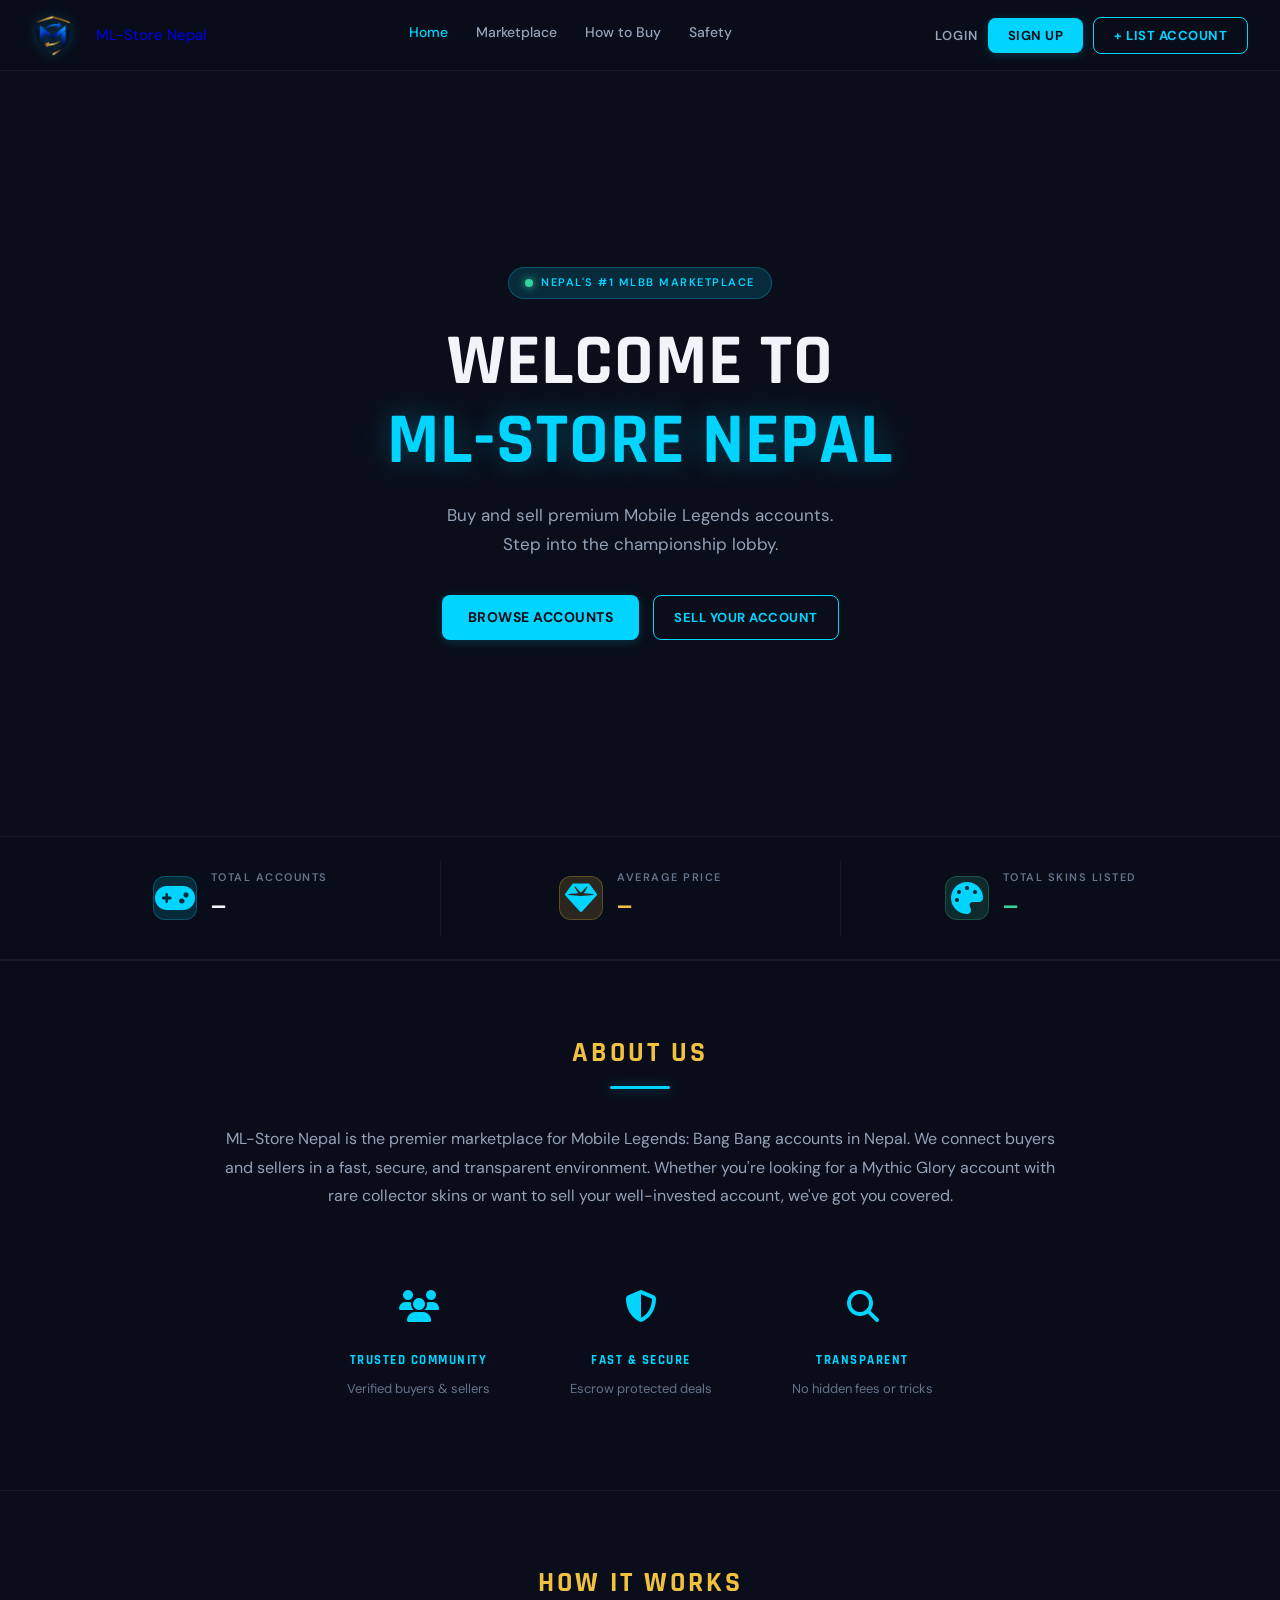
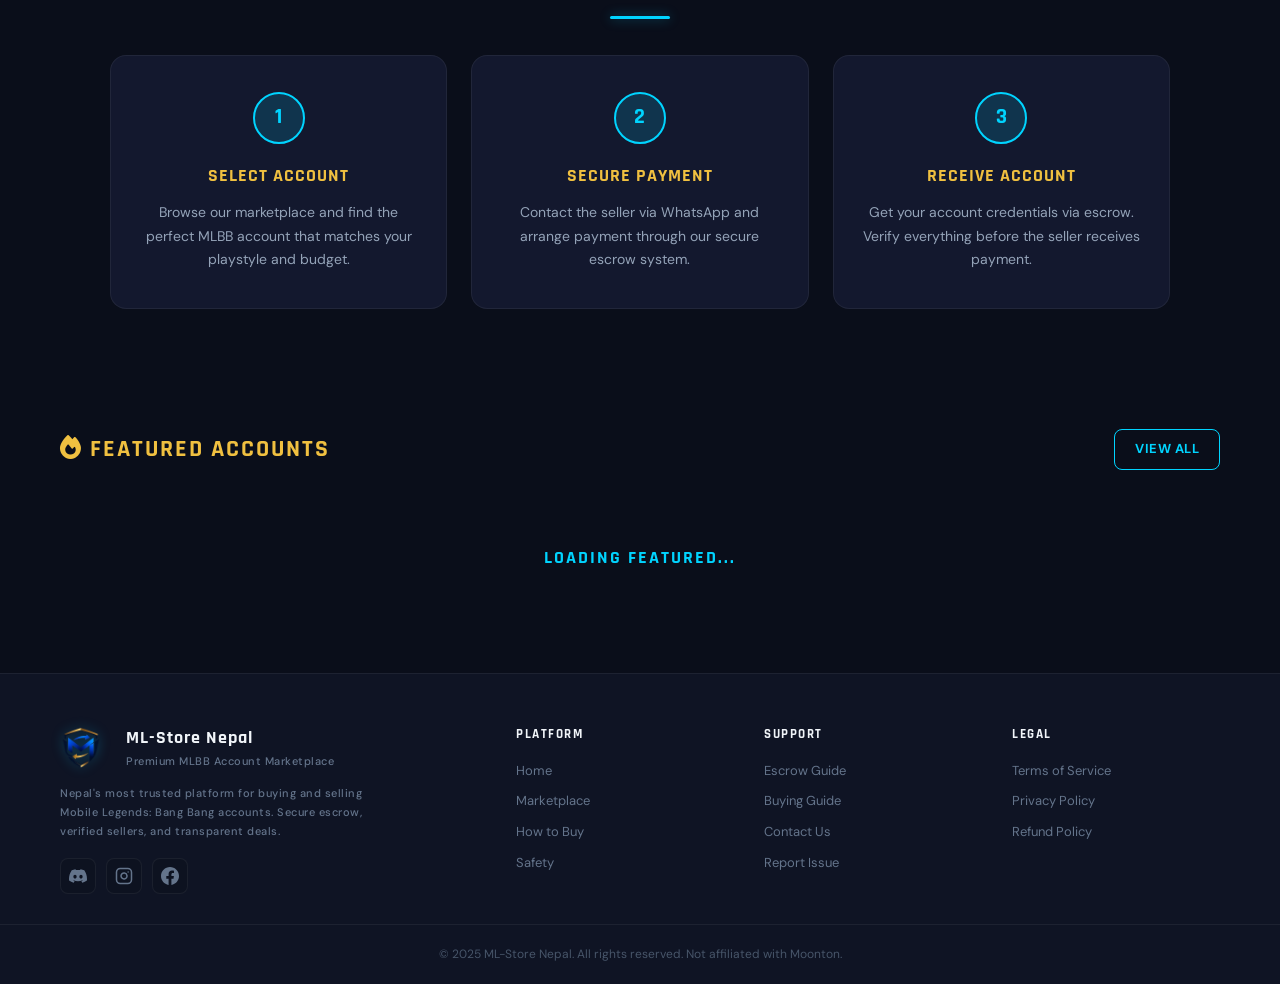
==== commit 87b20f3e: "up2" ====
--- a/index.html
+++ b/index.html
@@ -3,7 +3,7 @@
 <head>
   <meta charset="UTF-8">
   <meta name="viewport" content="width=device-width, initial-scale=1.0">
-  <title>ML-Store Nepal</title>
+  <title>ML-Store Nepal :D </title>
   <link rel="preconnect" href="https://fonts.googleapis.com">
   <link rel="preconnect" href="https://fonts.gstatic.com" crossorigin>
   <link href="https://fonts.googleapis.com/css2?family=Rajdhani:wght@400;500;600;700&family=DM+Sans:ital,wght@0,300;0,400;0,500;0,600;0,700;1,400&display=swap" rel="stylesheet">
--- a/style.css
+++ b/style.css
@@ -4,9 +4,9 @@
    Fonts: Rajdhani (headings) + DM Sans (body)
    ============================================= */
 
-@import url("https://fonts.googleapis.com/css2?family=Rajdhani:wght@400;500;600;700&family=DM+Sans:ital,wght@0,300;0,400;0,500;0,600;0,700;1,400&display=swap");
-
-* {
+   @import url("https://fonts.googleapis.com/css2?family=Rajdhani:wght@400;500;600;700&family=DM+Sans:ital,wght@0,300;0,400;0,500;0,600;0,700;1,400&display=swap");
+
+   * {
     margin: 0;
     padding: 0;
     box-sizing: border-box;
@@ -69,20 +69,11 @@
 
 .page {
     display: block;
-    animation: fadeIn 0.4s ease;
+    opacity: 1;
+    transform: translateY(0);
 }
 .page.hidden {
     display: none;
-}
-@keyframes fadeIn {
-    from {
-        opacity: 0;
-        transform: translateY(10px);
-    }
-    to {
-        opacity: 1;
-        transform: translateY(0);
-    }
 }
 
 .floating-ranks {
@@ -161,18 +152,18 @@
         opacity: 0;
     }
     5%{
-         opacity: 0.5;
-    }
-    10% {
-        opacity: 0.5;
-    }
-    90% {
-        opacity: 0.5;
-    }
-    100% {
-        transform: translateY(-120vh) scale(1) rotate(360deg);
-        opacity: 0;
-    }
+     opacity: 0.5;
+ }
+ 10% {
+    opacity: 0.5;
+}
+90% {
+    opacity: 0.5;
+}
+100% {
+    transform: translateY(-120vh) scale(1) rotate(360deg);
+    opacity: 0;
+}
 }
 
 /* Nav */
@@ -190,10 +181,36 @@
     z-index: 100;
 }
 .nav-logo {
-    display: flex;
-    align-items: center;
-    gap: 10px;
+  display: flex;
+  align-items: center;
+  gap: 10px;
+  text-decoration: none;
+  /* Add this to kill any browser focus/active colors */
+  -webkit-tap-highlight-color: transparent;
+}
+
+.nav-logo:focus,
+.nav-logo:active {
+  outline: none;
+}
     text-decoration: none;
+}
+.nav-logo p {
+  color: var(--accent);           /* Cyan — matches active nav links */
+  font-family: var(--font-heading);
+  font-size: 18px;
+  font-weight: 700;
+  letter-spacing: 1px;
+  text-transform: uppercase;
+  margin: 0;
+  transition: color 0.2s ease;
+}
+
+
+
+.nav-logo:active p,
+.nav-logo:visited p {
+  color: var(--accent);           /* Stay cyan, never red/purple */
 }
 input::-webkit-outer-spin-button,
 input::-webkit-inner-spin-button {
@@ -201,60 +218,62 @@
     margin: 0;
 }
 .nav-logo-icon {
-    width: 38px;
-    height: 38px;
-    border-radius: 10px;
-    background: var(--accent-dim);
-    border: 1px solid var(--border-accent);
-    display: flex;
-    align-items: center;
-    justify-content: center;
-    color: var(--accent);
-    box-shadow: 0 0 15px rgba(0, 212, 255, 0.15);
-    transition: var(--transition-base);
-}
-.nav-logo:hover .nav-logo-icon {
-    box-shadow: 0 0 20px rgba(0, 212, 255, 0.3);
-    transform: rotate(5deg);
-}
-.nav-logo p {
-    font-family: var(--font-heading);
-    font-weight: 700;
-    font-size: 19px;
-    letter-spacing: 1.5px;
-    color: var(--text-primary);
+  display: flex;
+  align-items: center;
+  justify-content: center;
+  width: 42px;
+  height: 42px;
+  margin-right: 12px;     /* Space before the text */
+}
+
+.nav-logo-icon img {
+  width: 100%;
+  height: 100%;
+  object-fit: contain;
+  /* Glow that matches the cyan accents in your hero */
+  filter: drop-shadow(0 0 6px rgba(0, 200, 255, 0.3));
+  transition: filter 0.3s ease, transform 0.2s ease;
+}
+
+.nav-logo-icon:hover img {
+  filter: drop-shadow(0 0 12px rgba(0, 200, 255, 0.6));
+  transform: scale(1.1);
 }
 .nav-links {
     display: flex;
     gap: 28px;
     align-items: center;
-}
+    position: relative;           /* For the underline positioning */
+}
+
 .nav-links a {
     color: var(--text-secondary);
     text-decoration: none;
     font-family: var(--font-body);
     font-weight: 500;
     font-size: 14px;
-    transition: var(--transition-fast);
+    transition: color 0.3s ease;
     position: relative;
     padding-bottom: 6px;
-}
+    z-index: 1;
+}
+
 .nav-links a:hover {
     color: var(--accent);
 }
+
 .nav-links a.active {
     color: var(--accent);
 }
-.nav-links a.active::after {
-    content: "";
+.nav-underline {
     position: absolute;
     bottom: 0;
-    left: 0;
-    right: 0;
     height: 2px;
     background: var(--accent);
     border-radius: 2px;
     box-shadow: 0 0 8px rgba(0, 212, 255, 0.5);
+    transition: all 0.35s cubic-bezier(0.4, 0, 0.2, 1);
+    pointer-events: none;
 }
 .nav-actions {
     display: flex;
@@ -720,6 +739,25 @@
     color: var(--accent);
     font-size: 2rem;
 }
+.dropdown-item i {
+    width: 20px;
+    text-align: center;
+    margin-right: 8px;
+    color: var(--accent);  /* matches your cyan accent color */
+    font-size: 14px;
+}
+
+/* Style the + icon in the List Account button */
+.btn-outline-accent i {
+    margin-right: 6px;
+    font-size: 12px;
+}
+
+/* Chevron down in user profile */
+.user-profile .fa-chevron-down {
+    font-size: 10px;
+    margin-left: 4px;
+}
 .trust-badges {
     display: flex;
     justify-content: center;
@@ -2267,3 +2305,4 @@
         padding: 16px;
     }
 }
+/*============PAGE===============*/
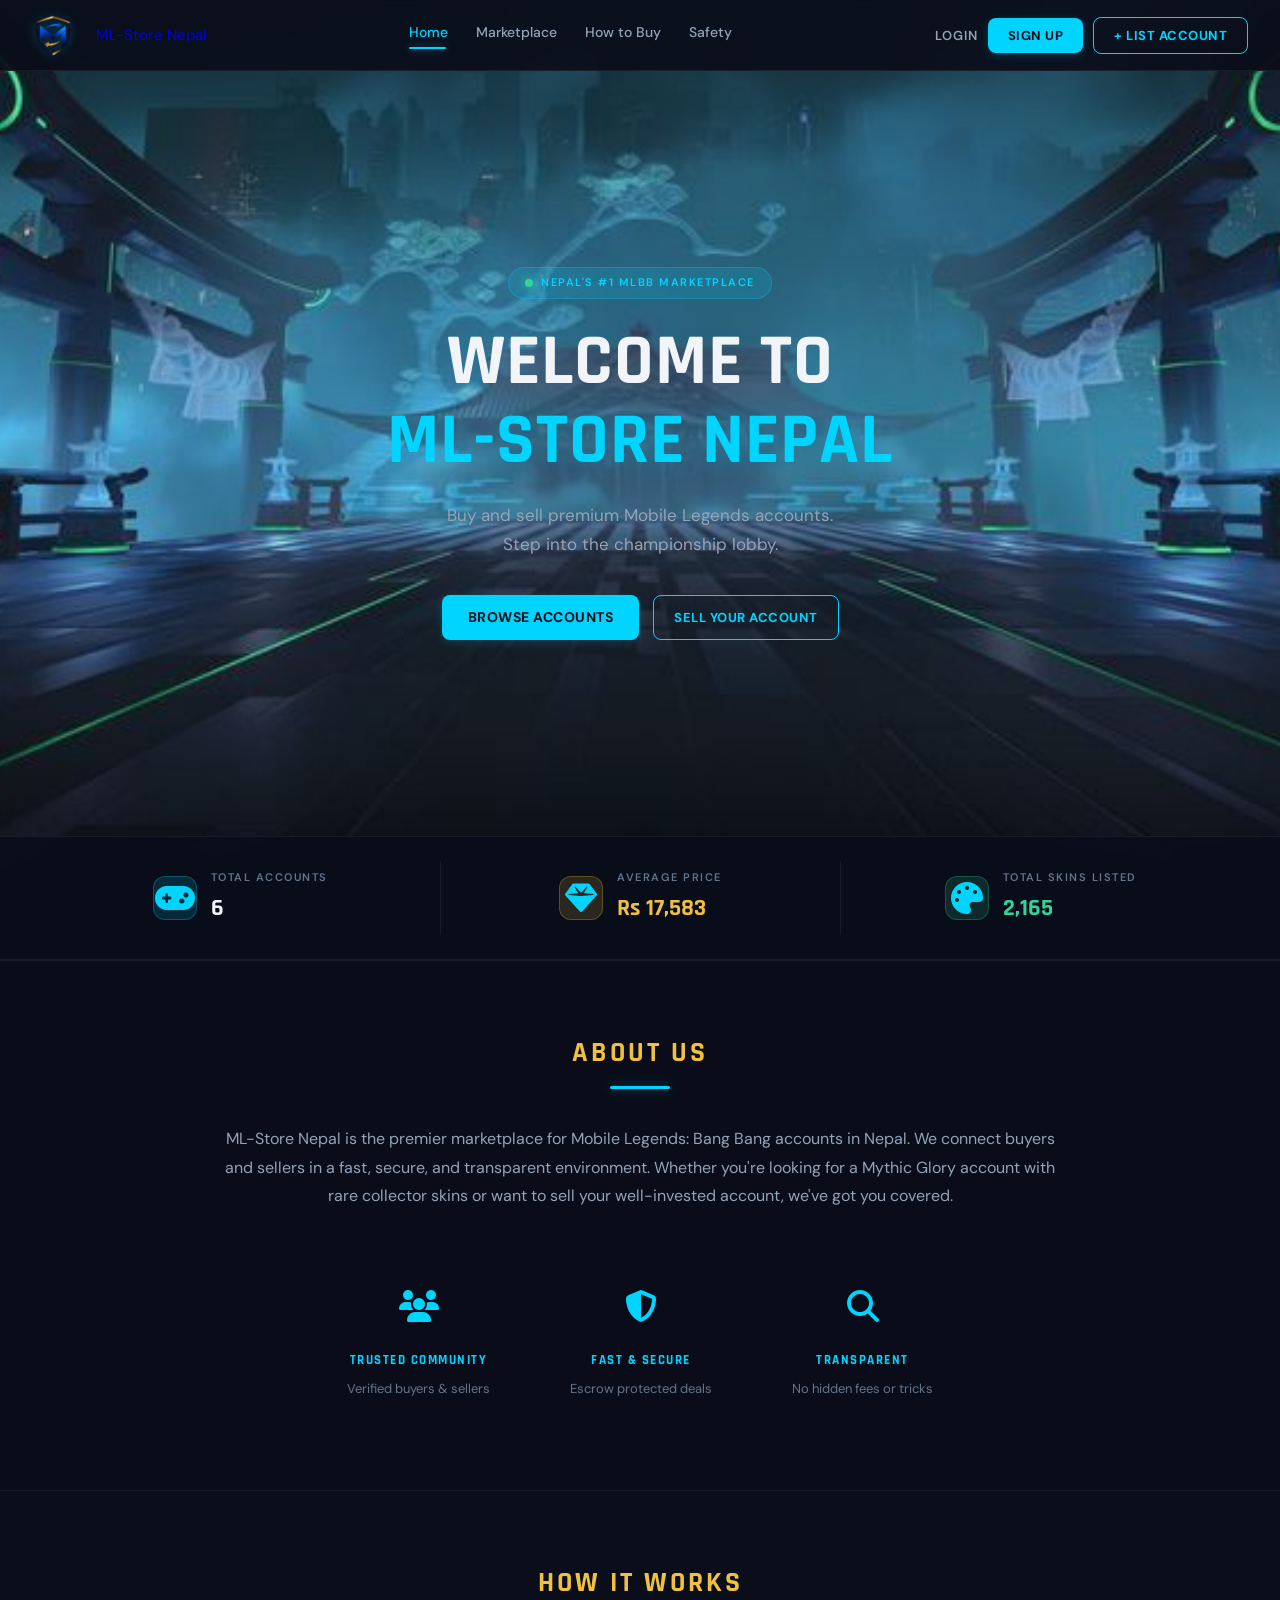
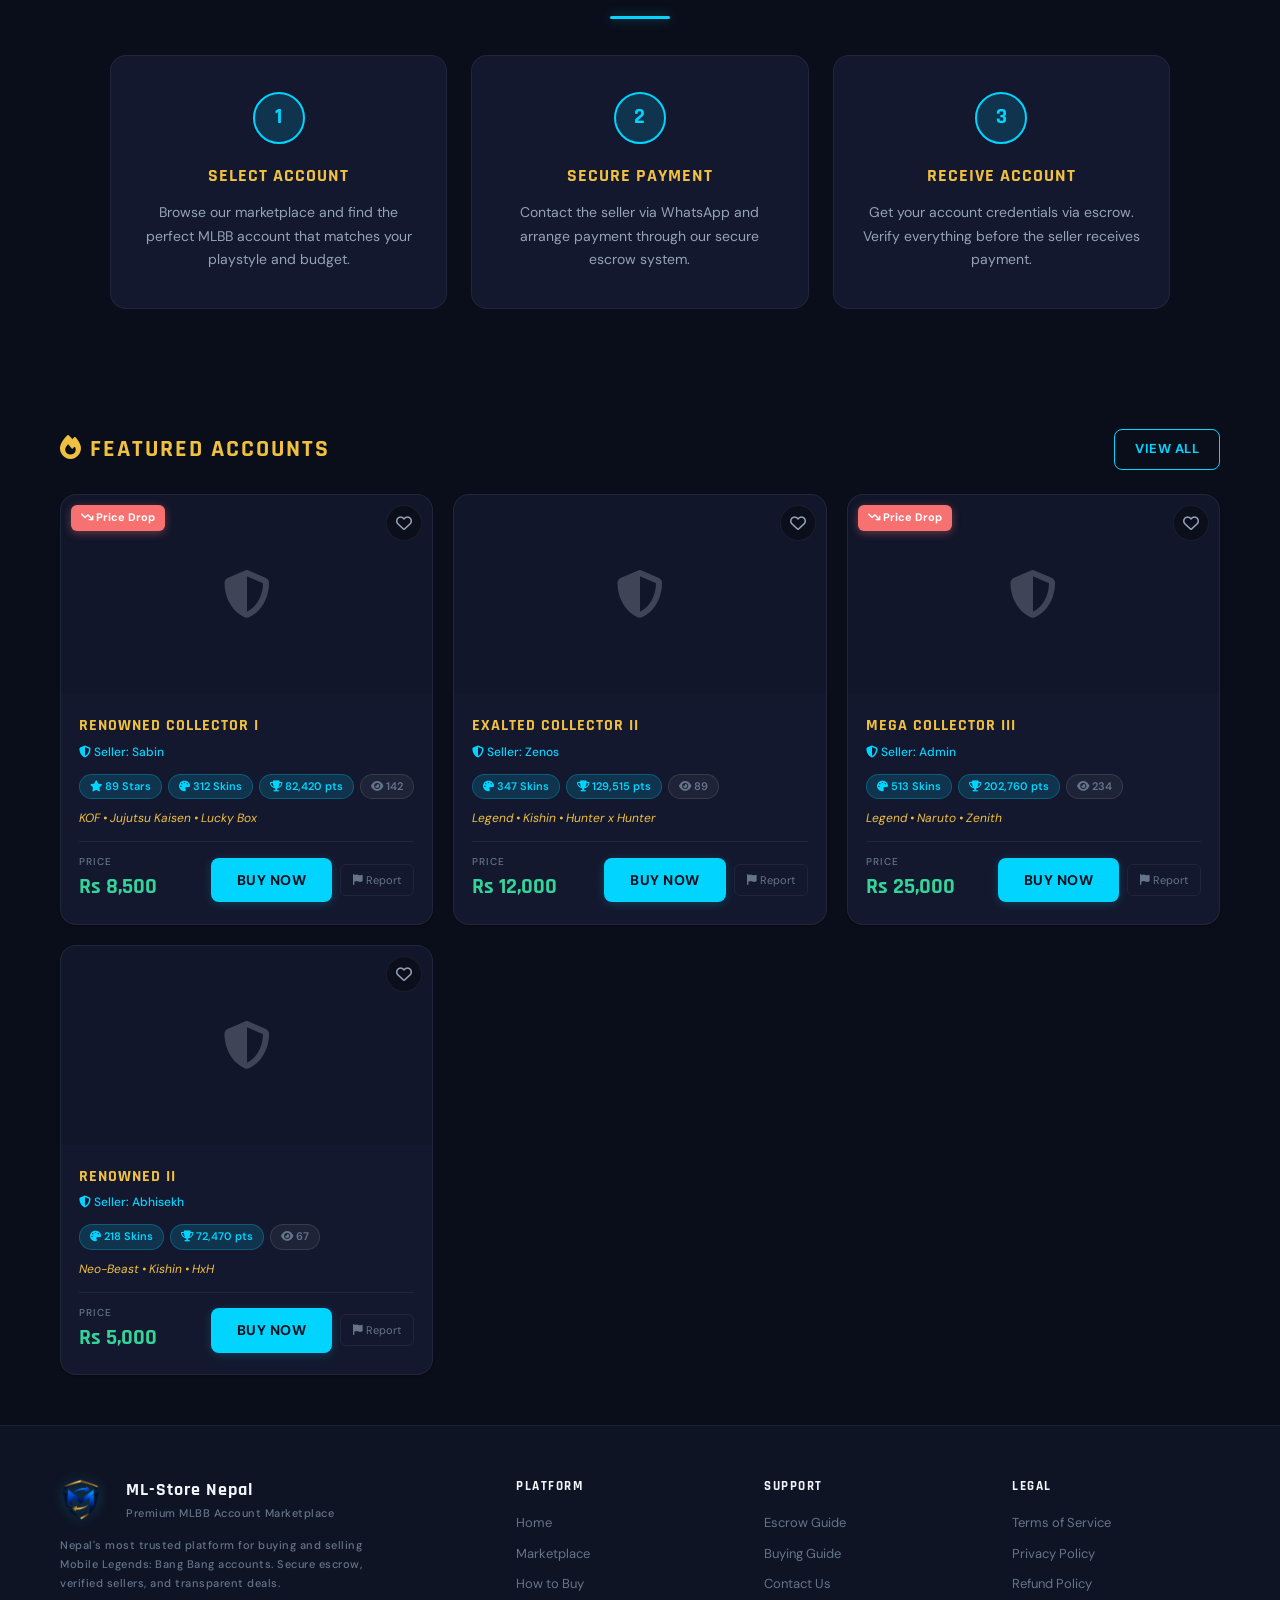
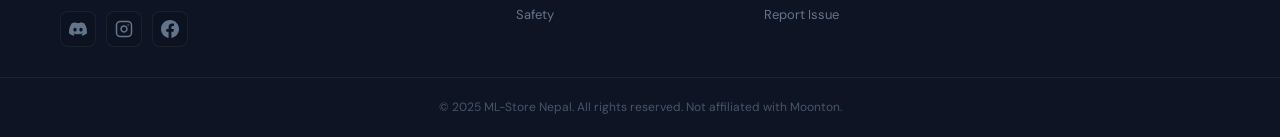
==== commit ff8940f3: "upd8" ====
--- a/index.html
+++ b/index.html
@@ -3,13 +3,14 @@
 <head>
   <meta charset="UTF-8">
   <meta name="viewport" content="width=device-width, initial-scale=1.0">
-  <title>ML-Store Nepal :D </title>
+  <title>ML-Store Nepal</title>
   <link rel="preconnect" href="https://fonts.googleapis.com">
   <link rel="preconnect" href="https://fonts.gstatic.com" crossorigin>
   <link href="https://fonts.googleapis.com/css2?family=Rajdhani:wght@400;500;600;700&family=DM+Sans:ital,wght@0,300;0,400;0,500;0,600;0,700;1,400&display=swap" rel="stylesheet">
   <link rel="stylesheet" href="style.css">
   <base target="_blank">
   <link rel="stylesheet" href="https://cdnjs.cloudflare.com/ajax/libs/font-awesome/6.5.1/css/all.min.css">
+<base target="_blank">
 <base target="_blank">
 </head>
 <body>
@@ -61,7 +62,7 @@
   </div>
 
   <!-- ==================== HOME PAGE ==================== -->
-  <section class="page" id="page-home">
+  <section class="page hidden" id="page-home">
     <section class="hero">
       <div class="hero-text">
         <div class="hero-badge">
--- a/style.css
+++ b/style.css
@@ -1,7 +1,7 @@
 /* =============================================
    ML-STORE NEPAL - REFINED STYLESHEET
    Color Palette: Deep Navy + Electric Cyan + Warm Gold
-   Fonts: Rajdhani (headings) + DM Sans (body)
+   Fonts: Rajdhani (headings) + DM Sans (body).
    ============================================= */
 
    @import url("https://fonts.googleapis.com/css2?family=Rajdhani:wght@400;500;600;700&family=DM+Sans:ital,wght@0,300;0,400;0,500;0,600;0,700;1,400&display=swap");
@@ -52,7 +52,7 @@
 
 body {
     background-color: var(--bg-primary);
-    background-image: url("bg.jpg");
+    background-image: url("download.jpg");
     background-attachment: fixed;
     color: var(--text-primary);
 
